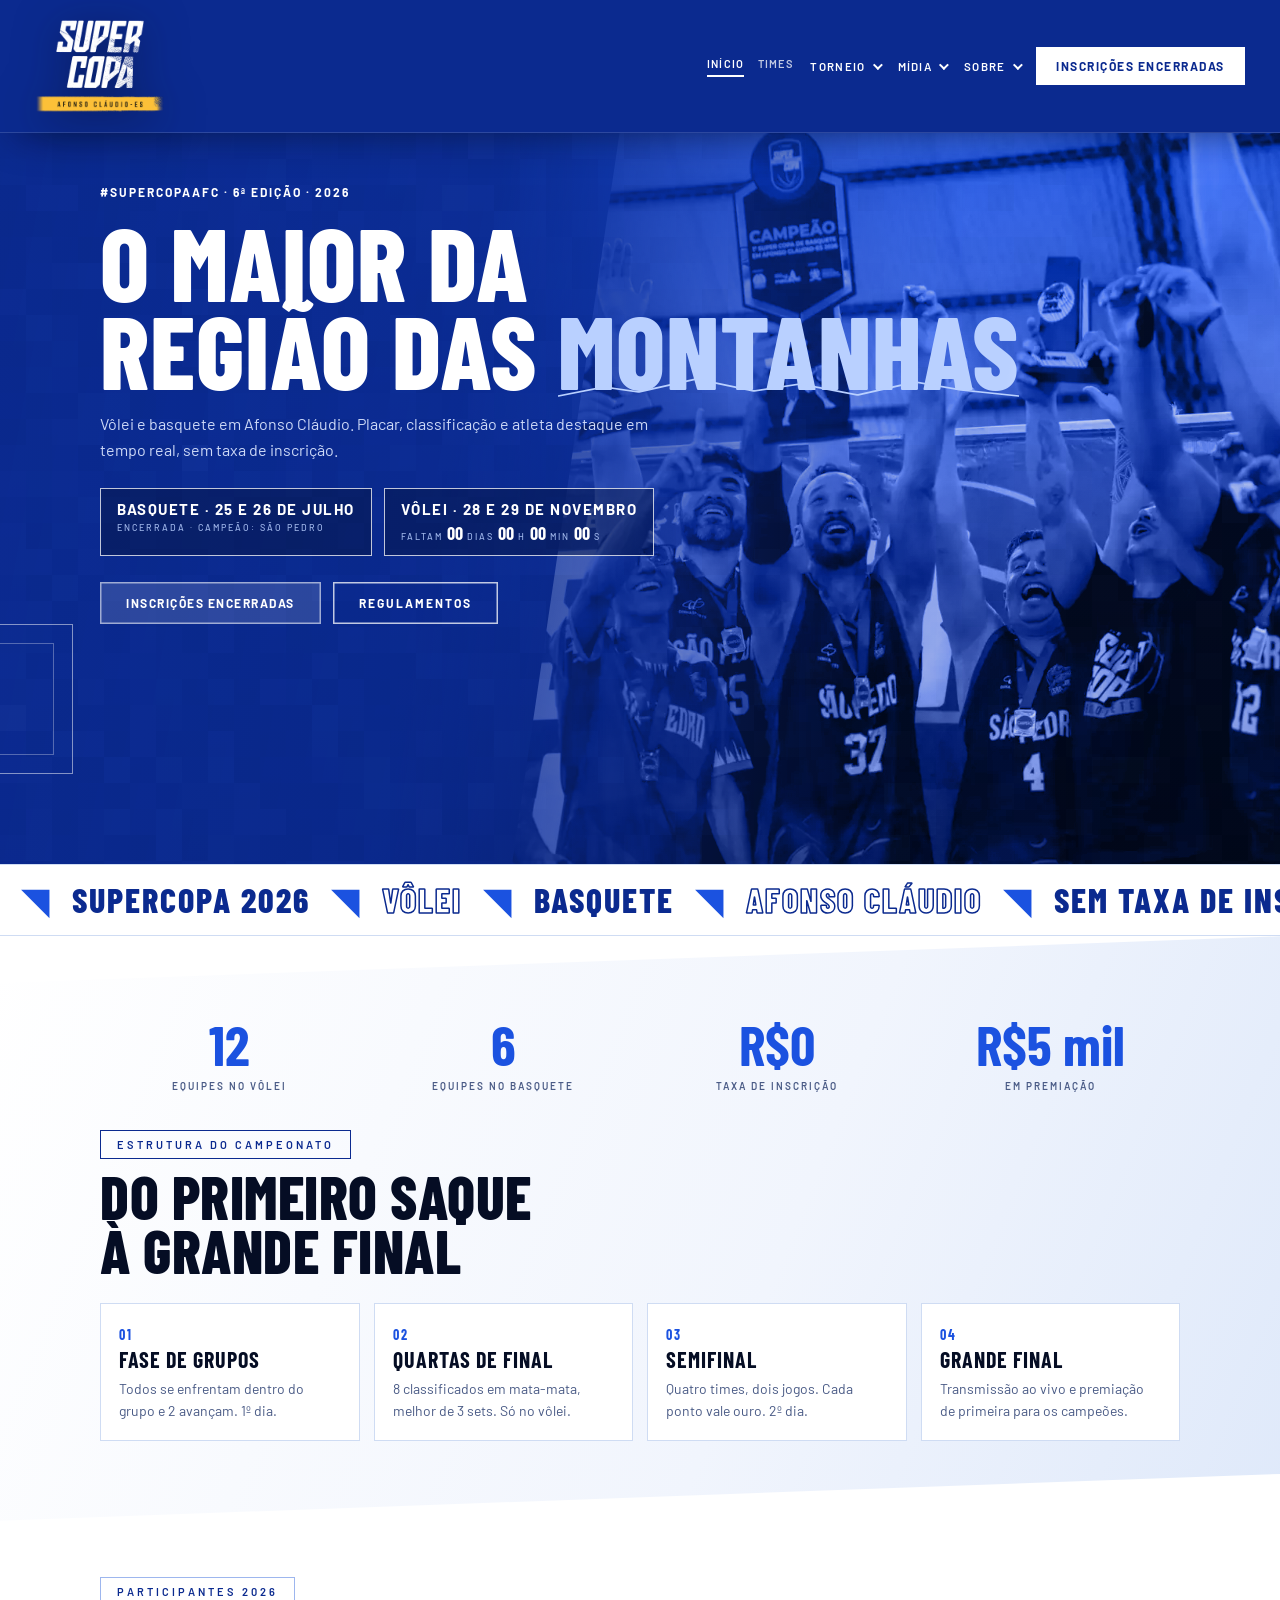
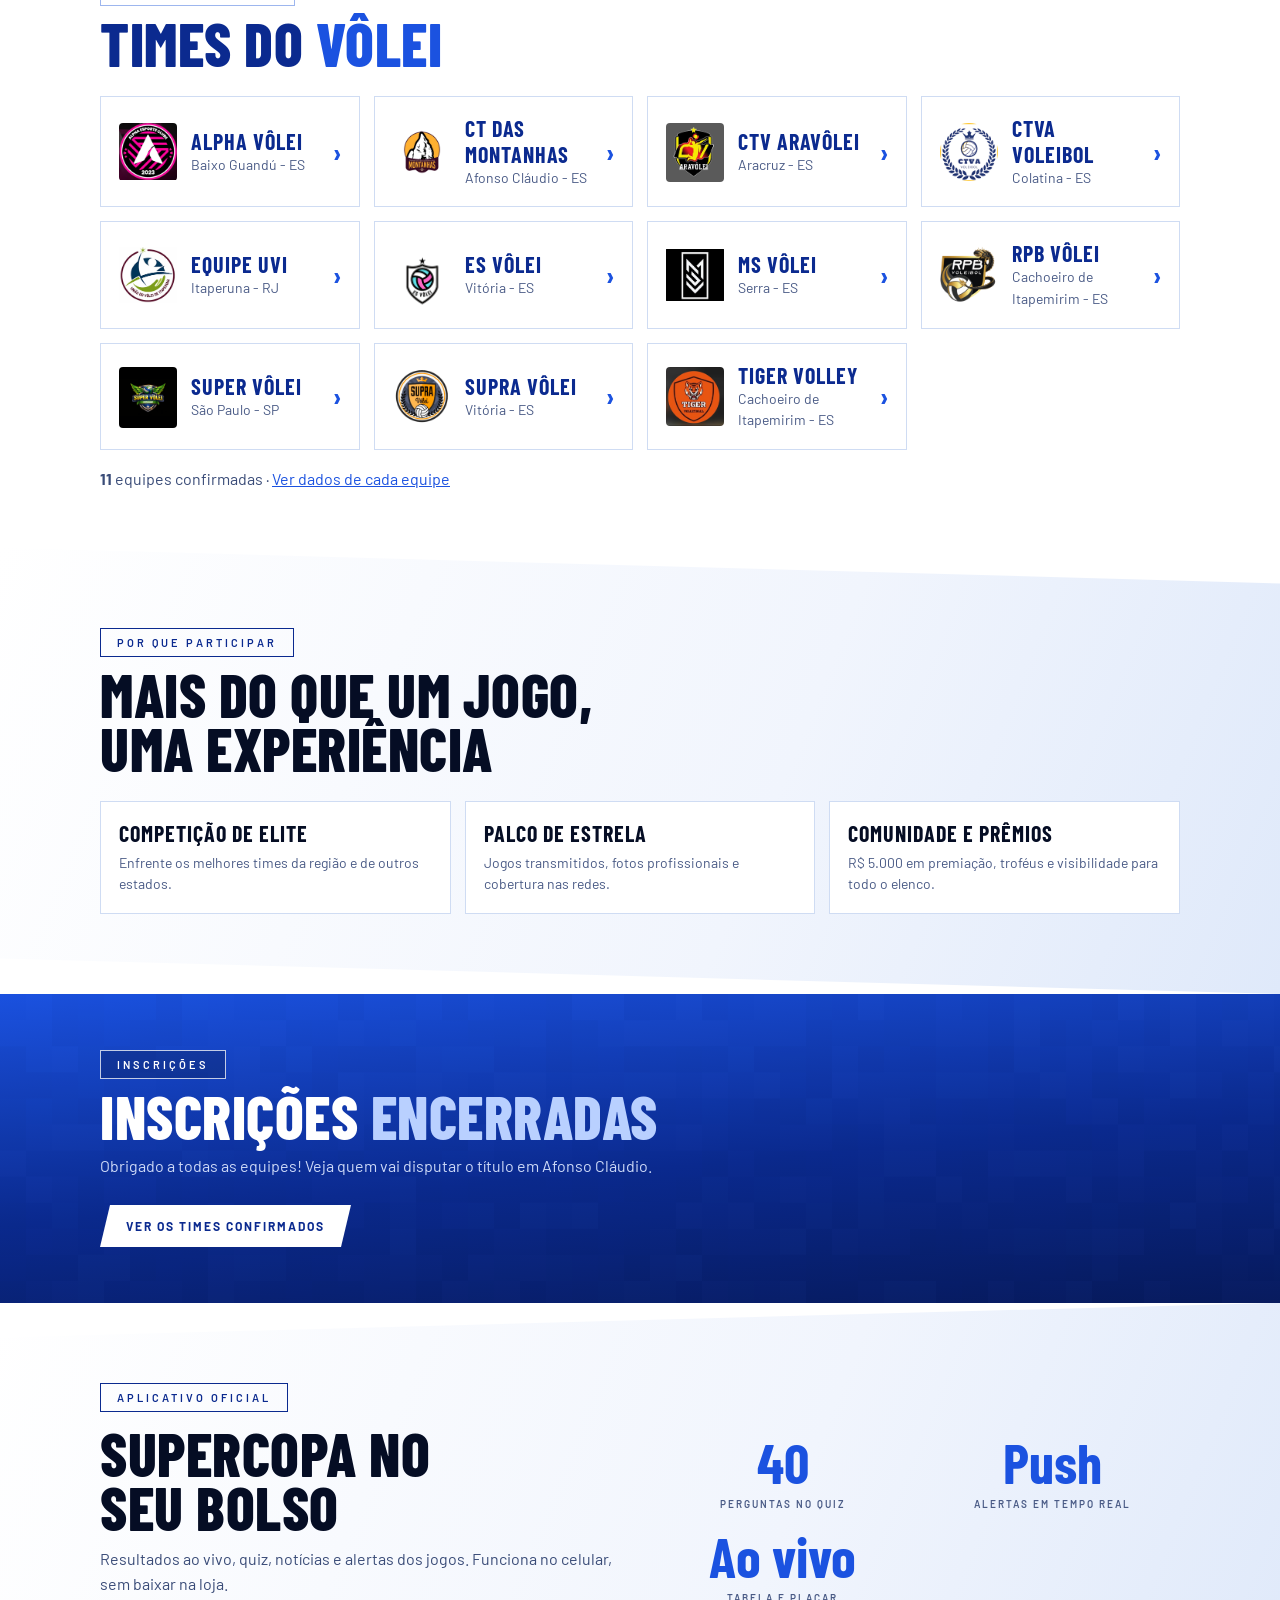
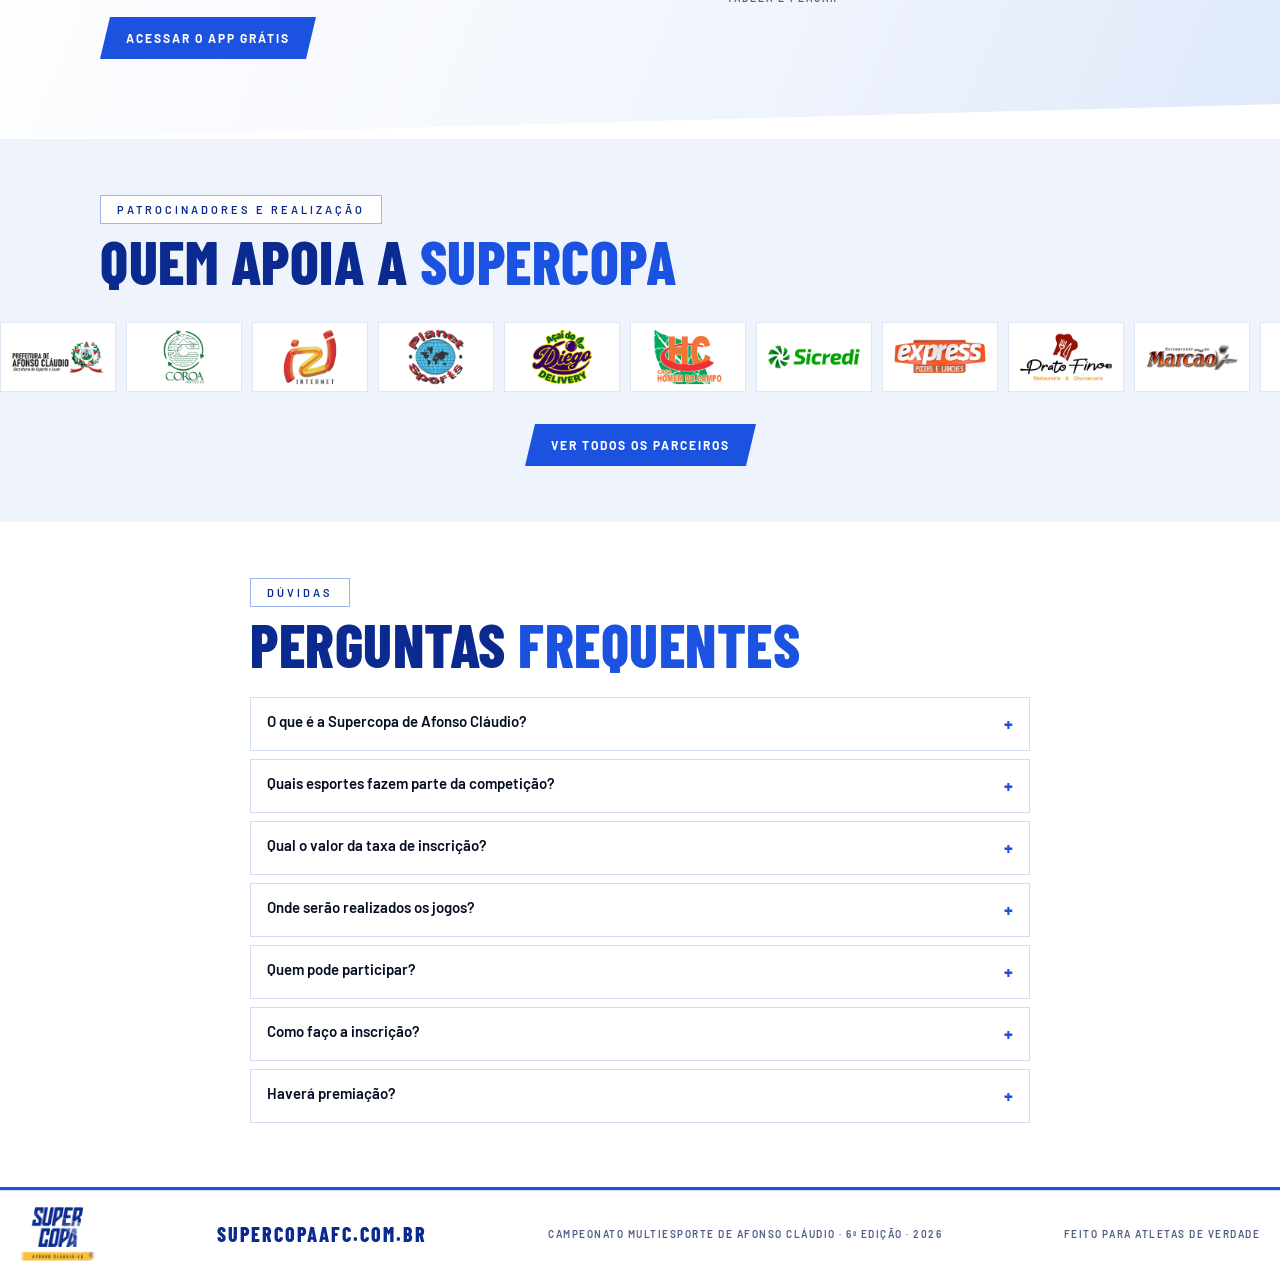
==== index.html @ ef81d687 "Chat da galera: site, app, API (13_chat.sql) e moderação no admin Co-Authored-By: Claude Sonnet 5.5 " ====
<!doctype html>
<html lang="pt-BR"><head>
<meta charset="UTF-8"><meta name="viewport" content="width=device-width, initial-scale=1.0">
<title>SUPERCOPA ◥ O Maior da Região das Montanhas</title>
<meta name="description" content="Supercopa AFC: vôlei e basquete em Afonso Cláudio (ES). Jogos, classificação, transmissão, galeria e atleta destaque. Sem taxa de inscrição.">
<meta property="og:title" content="Supercopa AFC 2026"><meta property="og:description" content="O maior campeonato multiesporte da Região das Montanhas."><meta property="og:image" content="logo-supercopa.jpg">
<link rel="icon" type="image/png" sizes="192x192" href="novo/icone.png?v=3"><link rel="apple-touch-icon" sizes="180x180" href="novo/apple-touch-icon.png?v=3"><meta name="theme-color" content="#1b52e0">
<link rel="preconnect" href="https://fonts.googleapis.com"><link href="https://fonts.googleapis.com/css2?family=Barlow+Condensed:wght@500;600;700;800&family=Barlow:wght@400;500;600&display=swap" rel="stylesheet">
<link rel="stylesheet" href="novo/novo.css?v=2">
<script src="novo/demo.js?v=1"></script>
</head><body>

<header id="top"><div class="bar"><a class="logo" href="#inicio" aria-label="Supercopa AFC"><img class="lw" src="novo/logo-branco.png" alt="Supercopa AFC"><img class="ln" src="novo/logo-azul.png" alt="Supercopa AFC"></a><button id="navbtn" aria-label="Abrir menu"><span></span><span></span><span></span></button><nav id="nav"></nav></div></header>
<main id="page"></main>
<div class="rule"><i></i></div><footer class="foot"><img src="novo/logo-azul.png" alt="Supercopa AFC"><b>supercopaafc.com.br</b><span>Campeonato multiesporte de Afonso Cláudio · 6ª edição · 2026</span><span>Feito para atletas de verdade</span></footer>

<script src="novo/dados.js?v=1"></script><script src="novo/app.js?v=3"></script><script src="novo/fx.js?v=1"></script><script src="novo/scchat.js?v=1"></script>
<script>(function(){try{var U="https://hngwasixgyvnvfanpuax.supabase.co/functions/v1/api";if(sessionStorage.getItem('site_acesso_tracked'))return;var id=localStorage.getItem('_device_id');if(!id){id='dev_'+Date.now().toString(36)+'_'+Math.random().toString(36).slice(2,10);localStorage.setItem('_device_id',id)}fetch(U,{method:'POST',mode:'no-cors',headers:{'Content-Type':'application/json'},body:JSON.stringify({tipo:'site_acesso',deviceId:id})});sessionStorage.setItem('site_acesso_tracked','1')}catch(e){}})();</script>
</body></html>
---- novo/novo.css ----
:root{--ink:#050d24;--navy:#0a2260;--royal:#1346c8;--sky:#4f86ff;--gold:#f4c542;--paper:#eef3ff;--mute:#9db4e8;--line:rgba(255,255,255,.75);
--display:'Barlow Condensed','Arial Narrow',Impact,sans-serif;--body:'Barlow','Helvetica Neue',Arial,sans-serif;color-scheme:dark}
*{box-sizing:border-box;margin:0;padding:0}
html{scroll-behavior:smooth}
body{background:#030818;color:#fff;font-family:var(--body);line-height:1.5}
a{color:inherit}
[hidden]{display:none!important}
.sc{position:relative;overflow:hidden;background:linear-gradient(180deg,var(--navy),#0b2f8a 35%,#0a2260 70%,var(--ink))}
.mosaic{position:absolute;inset:0;width:100%;height:100%;opacity:.55;pointer-events:none}
.sc>*:not(.mosaic){position:relative}
.tag{font:700 12px var(--body);letter-spacing:2px;text-transform:uppercase}
.box{display:inline-block;border:1.5px solid var(--line);padding:7px 16px;font:600 11px var(--body);letter-spacing:3px;text-transform:uppercase;text-align:center;background:rgba(5,13,36,.25);text-decoration:none;color:#fff}
.box.fill{background:#fff;color:var(--navy);border-color:#fff}
.bar-title{border:1.5px solid var(--line);padding:11px 16px;text-align:center;background:rgba(5,13,36,.35)}
.bar-title b{display:block;font:700 15px var(--body);letter-spacing:1.5px;text-transform:uppercase}
.bar-title small{display:block;margin-top:4px;font:500 9px var(--body);letter-spacing:2px;color:var(--mute);text-transform:uppercase}
.big{font-family:var(--display);font-weight:700;line-height:.85;font-variant-numeric:tabular-nums}
.h1{font:800 clamp(46px,8vw,104px)/.86 var(--display);text-transform:uppercase;letter-spacing:1px;text-wrap:balance}
.h1 em,.h2 em{font-style:normal;color:var(--gold)}
.h2{font:800 clamp(34px,5vw,60px)/.9 var(--display);text-transform:uppercase;letter-spacing:.5px;text-wrap:balance}
.lead{color:#cdd9f7;font-size:16px;max-width:560px;line-height:1.6}
.btn{display:inline-block;background:var(--gold);color:var(--ink);font:700 12px var(--body);letter-spacing:2px;text-transform:uppercase;padding:14px 26px;border:0;cursor:pointer;clip-path:polygon(10px 0,100% 0,calc(100% - 10px) 100%,0 100%);text-decoration:none}
.btn.ghost{background:none;color:#fff;box-shadow:inset 0 0 0 1.5px var(--line);clip-path:none}
.cut{background:linear-gradient(115deg,#fff 0,#e6eefc 55%,#c9d9f7 100%);color:var(--ink);clip-path:polygon(0 8%,100% 0,100% 92%,0 100%);padding-block:80px}
.cut.rev{clip-path:polygon(0 0,100% 8%,100% 100%,0 92%)}
.cut .box{color:var(--navy);border-color:var(--navy);background:none}
.cut .lead{color:#33466f}
.wrap{max-width:1120px;margin:0 auto;padding-inline:20px}
.sec{padding-block:56px}
.sech{display:flex;flex-direction:column;gap:10px;margin-bottom:26px;align-items:flex-start}
.grid{display:grid;gap:14px}
.g2{grid-template-columns:repeat(auto-fit,minmax(280px,1fr))}.g3{grid-template-columns:repeat(auto-fit,minmax(220px,1fr))}.g4{grid-template-columns:repeat(auto-fit,minmax(150px,1fr))}
.card{border:1.5px solid rgba(255,255,255,.35);background:rgba(5,13,36,.35);padding:18px}
.card h3{font:700 22px var(--display);text-transform:uppercase;letter-spacing:1px;margin-bottom:6px}
.card p{color:#cdd9f7;font-size:14px;line-height:1.55}
.cut .card{background:#fff;border-color:#c9d9f7;color:var(--ink)}.cut .card p{color:#4a5b86}
.stat{text-align:center}.stat b{display:block;font:700 56px var(--display);line-height:1;color:var(--gold)}.stat small{font:600 10px var(--body);letter-spacing:2px;text-transform:uppercase;color:var(--mute)}
.cut .stat b{color:var(--royal)}.cut .stat small{color:#4a5b86}
.n{font:700 14px var(--display);letter-spacing:2px;color:var(--gold)}
.rule{display:flex;height:3px}.rule i{flex:1;background:var(--gold)}
.shield{width:64px;height:72px;flex:none}
table{width:100%;border-collapse:collapse;font-variant-numeric:tabular-nums}
th{font:600 9px var(--body);letter-spacing:2px;text-transform:uppercase;color:var(--mute);text-align:center;padding:8px 6px;border-bottom:1.5px solid var(--line)}
td{padding:10px 6px;text-align:center;font:600 14px var(--body);border-bottom:1px solid rgba(255,255,255,.14)}
th:nth-child(2),td:nth-child(2){text-align:left}
td:last-child{font:700 20px var(--display);color:var(--gold)}
tr.q td:first-child{box-shadow:inset 3px 0 var(--gold)}
.cut table td{border-color:#d3def5}.cut th{color:#4a5b86;border-color:var(--navy)}.cut td:last-child{color:var(--royal)}
.game{display:grid;grid-template-columns:1fr auto 1fr;align-items:center;gap:10px;padding:13px 0;border-bottom:1px solid rgba(255,255,255,.14);font:600 14px var(--body)}
.game .r{text-align:right}.game .m{font:700 11px var(--body);letter-spacing:1.5px;color:var(--mute);text-align:center;min-width:104px;line-height:1.4}.game .m b{display:block;font:700 24px var(--display);color:#fff}
.live{color:#ff6b6b!important}.game .m.live b{color:#ff6b6b}
.chip{display:flex;gap:8px;flex-wrap:wrap}
.chip button{font:600 11px var(--body);letter-spacing:2px;text-transform:uppercase;border:1.5px solid var(--line);background:none;color:#fff;padding:8px 14px;cursor:pointer}
.chip button.on{background:#fff;color:var(--navy);border-color:#fff}
.cut .chip button{color:var(--navy);border-color:var(--navy)}.cut .chip button.on{background:var(--navy);color:#fff}
.gauge{position:relative;width:120px;height:120px}.gauge svg{width:100%;height:100%;transform:rotate(-90deg)}.gauge span{position:absolute;inset:0;display:grid;place-items:center;font:700 34px var(--display)}
.ph{background:repeating-linear-gradient(115deg,#1b3d9c 0 18px,#1346c8 18px 36px);display:grid;place-items:center;color:rgba(255,255,255,.75);font:600 11px var(--body);letter-spacing:3px;text-transform:uppercase;text-align:center;padding:10px}
.foot{display:flex;flex-wrap:wrap;gap:10px 22px;align-items:center;justify-content:space-between;background:#fff;color:var(--navy);padding:16px 20px}
.foot b{font:800 20px var(--display);letter-spacing:2px;text-transform:uppercase}.foot span{font:600 10px var(--body);letter-spacing:1.5px;text-transform:uppercase;color:#4a5b86}
details{border:1.5px solid rgba(255,255,255,.35);margin-bottom:8px;background:rgba(5,13,36,.3)}
summary{cursor:pointer;padding:14px 16px;font:600 15px var(--body);list-style:none;display:flex;justify-content:space-between;gap:10px}
summary::after{content:'+';color:var(--gold);font:700 20px var(--display)}details[open] summary::after{content:'−'}
details p{padding:0 16px 16px;color:#cdd9f7;font-size:14px}
.mason{columns:3 160px;column-gap:10px}.mason img{width:100%;display:block;margin-bottom:10px;border:1.5px solid rgba(255,255,255,.3)}
.logo{font:800 22px var(--display);letter-spacing:1px;text-transform:uppercase;text-decoration:none}.logo em{font-style:normal;color:var(--gold)}
.ath{display:grid;grid-template-columns:repeat(auto-fill,minmax(150px,1fr));gap:8px;margin-top:10px}
.ath button{display:flex;gap:8px;align-items:center;border:1.5px solid rgba(255,255,255,.35);padding:9px;font:600 13px var(--body);background:none;color:#fff;cursor:pointer;text-align:left}
.ath button.on{background:#fff;color:var(--navy);border-color:#fff}.ath em{font:700 20px var(--display);font-style:normal;min-width:26px;color:var(--gold)}.ath button.on em{color:var(--royal)}
input.in,select.in{width:100%;background:rgba(5,13,36,.35);border:1.5px solid var(--line);color:#fff;font:500 15px var(--body);padding:12px 14px;margin-bottom:8px}
select.in option{color:#000}
.note{background:rgba(244,197,66,.12);border:1.5px dashed var(--gold);color:var(--gold);font:600 11px var(--body);letter-spacing:1px;padding:8px 12px;margin-bottom:16px}
.tl{border-left:2px solid var(--gold);margin-left:8px;padding-left:20px;display:grid;gap:22px}
.tl h4{font:700 26px var(--display);text-transform:uppercase;letter-spacing:1px}.tl small{color:var(--gold);font:700 12px var(--body);letter-spacing:2px}
@media (prefers-reduced-motion:reduce){*{animation:none!important;scroll-behavior:auto!important}}

body{background:#fff;color:var(--ink)} .sc{color:#fff}
:root{--gold:#b9d0ff;--royal:#1b52e0;--navy:#0b2a8f}
.sc{background:linear-gradient(175deg,#1b52e0,#0b2a8f 55%,#071a5c)}
.mosaic{opacity:.32}
.btn{background:#fff;color:var(--navy)}
.btn.ghost{background:none;color:#fff}
.lt,.cut{--gold:#1b52e0;background:#fff;color:var(--ink)}
.lt.alt{background:#eef3fc}
.lt .mosaic{display:none}
.lt{position:relative}
.cut{background:linear-gradient(112deg,#fff 0,#f1f5fd 60%,#dfe9fa 100%)}
:is(.lt,.cut) .lead,:is(.lt,.cut) p{color:#3a4c78}
:is(.lt,.cut) .card{background:#fff;border:1.5px solid #cfdcf3;color:var(--ink)}
:is(.lt,.cut) .card p{color:#4a5b86}
.lt.alt .card{background:#fff}
:is(.lt,.cut) .stat b{color:var(--royal)}:is(.lt,.cut) .stat small{color:#4a5b86}
:is(.lt,.cut) .box{color:var(--navy);border-color:var(--navy);background:none}
:is(.lt,.cut) .tag{color:var(--navy)}
:is(.lt,.cut) .btn{background:var(--royal);color:#fff}
:is(.lt,.cut) .btn.ghost{background:none;color:var(--navy);box-shadow:inset 0 0 0 1.5px var(--navy)}
:is(.lt,.cut) table td{border-color:#d3def5}:is(.lt,.cut) th{color:#4a5b86;border-color:var(--navy)}:is(.lt,.cut) td:last-child{color:var(--royal)}
:is(.lt,.cut) .game{border-color:#d3def5}:is(.lt,.cut) .game .m{color:#6b7aa5}:is(.lt,.cut) .game .m b{color:var(--navy)}:is(.lt,.cut) .game .m.live b{color:#e5484d}
:is(.lt,.cut) details{background:#fff;border-color:#cfdcf3}:is(.lt,.cut) details p{color:#4a5b86}:is(.lt,.cut) summary{color:var(--ink)}
:is(.lt,.cut) .chip button{color:var(--navy);border-color:var(--navy)}:is(.lt,.cut) .chip button.on{background:var(--navy);color:#fff}
:is(.lt,.cut) .note{background:#fff7e0;border-color:#d9b34a;color:#8a6a10}
:is(.lt,.cut) .ph{background:repeating-linear-gradient(115deg,#dbe6fb 0 18px,#cfdcf6 18px 36px);color:#4a5b86}
:is(.lt,.cut) .tl{border-color:var(--royal)}:is(.lt,.cut) .tl small{color:var(--royal)}
:is(.lt,.cut) .mason img{border-color:#cfdcf3}
:is(.lt,.cut) .big{color:var(--navy)}
:is(.lt,.cut) :is(.n){color:var(--royal)}
.dk{--gold:#b9d0ff;color:#fff!important;background:linear-gradient(165deg,#1b52e0,#0b2a8f 60%,#071a5c)!important}
.dk p{color:#cdd9f7!important}.dk .box{color:#fff!important;border-color:rgba(255,255,255,.8)!important}
#top{--gold:#1b52e0;background:#fff;color:var(--ink);border-bottom:1.5px solid #cfdcf3;backdrop-filter:none}
.tick{background:var(--royal);color:#fff}
.logo{color:var(--navy)}
#nav a:not(.btn){color:var(--navy);opacity:.8}#nav a.on{border-color:var(--royal)}
#nav .btn{background:var(--royal);color:#fff}
.foot{background:#fff;border-top:1.5px solid #cfdcf3}
.rule i{background:var(--royal)}

#top{position:sticky;top:0;z-index:20;background:#fff;color:#0a1640;--gold:#1b52e0;border-bottom:1.5px solid #cfdcf3}
.tick{background:#1b52e0;color:#fff;font:700 11px var(--body);letter-spacing:2px;text-transform:uppercase;text-align:center;padding:6px 10px}
.bar{display:flex;align-items:center;justify-content:space-between;gap:16px;padding:12px 20px;flex-wrap:wrap}
#nav{display:flex;gap:6px 18px;flex-wrap:wrap;align-items:center}
#nav a:not(.btn){font:600 11px var(--body);letter-spacing:2px;text-transform:uppercase;text-decoration:none;opacity:.75;padding-bottom:3px;border-bottom:2px solid transparent}
#nav a.on{opacity:1;border-color:var(--gold)}
#cd b{display:inline;font:700 18px var(--display);letter-spacing:0;color:#fff}

/* ===== FX SITE ===== */
.fxph{position:absolute!important;top:0;bottom:0;right:0;left:40%;z-index:0;background-size:cover;background-position:center 28%;filter:grayscale(1) contrast(1.1) brightness(.95);mix-blend-mode:luminosity;opacity:.85;clip-path:polygon(14% 0,100% 0,100% 100%,0 100%);animation:kb 24s ease-in-out infinite alternate;will-change:transform}
.fxsh{position:absolute!important;inset:0;z-index:0;background:linear-gradient(100deg,#0b2a8f 0,rgba(11,42,143,.9) 36%,rgba(27,82,224,.05) 70%)}
.sc>.mosaic{opacity:.14!important}
.sc>.mosaic{z-index:1}.sc>.wrap{z-index:2}
@keyframes kb{from{transform:scale(1.04) translate3d(0,0,0)}to{transform:scale(1.16) translate3d(-2%,-2%,0)}}
#fxbar{position:fixed;left:0;top:0;height:3px;width:100%;background:#fff;transform-origin:0 50%;transform:scaleX(0);z-index:60;box-shadow:0 0 0 1px rgba(27,82,224,.6)}
#top{transition:box-shadow .3s,padding .3s}#top.sm{box-shadow:0 8px 30px rgba(11,42,143,.18)}#top.sm .bar{padding-block:6px}.bar{transition:padding .3s}
.h1 .w{display:inline-block;overflow:hidden;vertical-align:bottom;padding-bottom:.06em}.h1 .w>i{display:inline-block;font-style:normal;transform:translateY(110%);animation:wup .9s cubic-bezier(.2,.9,.2,1) forwards;animation-delay:var(--d)}
@keyframes wup{to{transform:none}}
.rv{opacity:0;transform:translateY(34px);transition:opacity .8s cubic-bezier(.2,.8,.2,1),transform .8s cubic-bezier(.2,.8,.2,1);transition-delay:var(--d,0s)}
.rv.in{opacity:1;transform:none}
.rv.l{transform:translateX(-40px)}.rv.l.in{transform:none}
.rv.z{transform:scale(.92)}.rv.z.in{transform:none}
.fxmq{background:#fff;border-block:1.5px solid #cfdcf3;overflow:hidden;white-space:nowrap;position:relative;z-index:3}
.fxmq div{display:inline-block;padding:14px 0;animation:mq 26s linear infinite;font:800 clamp(22px,3vw,34px) var(--display);text-transform:uppercase;letter-spacing:2px;color:#0b2a8f}
.fxmq span{margin-inline:22px;color:#1b52e0}.fxmq b{font-weight:800;-webkit-text-stroke:1.5px #0b2a8f;color:transparent}
@keyframes mq{to{transform:translateX(-50%)}}
.card{transition:transform .35s cubic-bezier(.2,.8,.2,1),box-shadow .35s,border-color .35s;position:relative;overflow:hidden}
.card::after{content:"";position:absolute;inset:0;background:linear-gradient(115deg,transparent 35%,rgba(27,82,224,.16) 50%,transparent 65%);transform:translateX(-120%);transition:transform .8s}
.card:hover{transform:translateY(-6px);border-color:#1b52e0!important;box-shadow:0 22px 40px -18px rgba(11,42,143,.5)}.card:hover::after{transform:translateX(120%)}
.dk .card:hover{box-shadow:none}
.btn{transition:transform .25s cubic-bezier(.2,.8,.2,1),box-shadow .25s,background .25s;will-change:transform}
.btn:hover{box-shadow:0 14px 28px -10px rgba(11,42,143,.65)}
#nav a:not(.btn){position:relative}#nav a:not(.btn)::after{content:"";position:absolute;left:0;right:0;bottom:-4px;height:2px;background:#1b52e0;transform:scaleX(0);transform-origin:0 50%;transition:transform .35s}
#nav a:not(.btn):hover::after,#nav a.on::after{transform:scaleX(1)}#nav a.on{border-color:transparent!important}
.big,.stat b{transition:transform .4s}
.stat:hover b{transform:scale(1.12) rotate(-2deg)}
.tl{position:relative;border-color:transparent!important}.tl::before{content:"";position:absolute;left:-1px;top:0;bottom:0;width:2px;background:#1b52e0;transform:scaleY(0);transform-origin:0 0;transition:transform 1.6s cubic-bezier(.2,.8,.2,1)}.tl.in::before{transform:none}
.tl>div{position:relative}.tl>div::before{content:"";position:absolute;left:-27px;top:8px;width:12px;height:12px;background:#fff;border:2px solid #1b52e0;transform:rotate(45deg) scale(0);transition:transform .5s .3s}.tl>div.in::before{transform:rotate(45deg) scale(1)}
#wipe{position:fixed;inset:0;z-index:80;background:#0b2a8f;pointer-events:none;clip-path:polygon(0 0,0 0,-20% 100%,-20% 100%)}
#wipe.go{animation:wipe .85s cubic-bezier(.7,0,.3,1)}
@keyframes wipe{0%{clip-path:polygon(0 0,0 0,-20% 100%,-20% 100%)}45%{clip-path:polygon(0 0,120% 0,100% 100%,-20% 100%)}55%{clip-path:polygon(0 0,120% 0,100% 100%,-20% 100%)}100%{clip-path:polygon(120% 0,120% 0,100% 100%,100% 100%)}}
.mason img{transition:transform .6s cubic-bezier(.2,.8,.2,1),filter .4s;cursor:zoom-in}.mason img:hover{transform:scale(1.04) rotate(-.6deg);filter:saturate(1.2);position:relative;z-index:2}
#lb{position:fixed;inset:0;z-index:90;background:rgba(5,13,36,.92);display:none;place-items:center;cursor:zoom-out}#lb.on{display:grid;animation:fi .3s}#lb img{max-width:92vw;max-height:88vh;box-shadow:0 30px 80px #000;animation:zi .45s cubic-bezier(.2,.8,.2,1)}
@keyframes fi{from{opacity:0}}@keyframes zi{from{transform:scale(.85);opacity:0}}
.hero-pulse{position:absolute;right:6%;bottom:12%;width:150px;height:150px;border:1.5px solid rgba(255,255,255,.5);z-index:2;animation:rot 14s linear infinite;pointer-events:none}.hero-pulse::after{content:"";position:absolute;inset:18px;border:1.5px solid rgba(255,255,255,.3)}
@keyframes rot{to{transform:rotate(360deg)}}
.sc{--p:0}
@media (max-width:760px){.fxph{left:0;opacity:.4;clip-path:none}.hero-pulse{display:none}.herologo{display:none}}
@media (prefers-reduced-motion:reduce){.rv{opacity:1;transform:none}.h1 .w>i{transform:none;animation:none}.fxph,.fxmq div,.hero-pulse{animation:none}#wipe{display:none}}
/* ===== v3 site ===== */
.logo{display:flex;align-items:center;gap:12px;text-decoration:none}.logo img{width:50px;height:50px;display:block;transition:transform .4s cubic-bezier(.3,1.6,.4,1)}.logo:hover img{transform:rotate(-6deg) scale(1.08)}
.logo span{display:grid;font:800 22px/1 var(--display);letter-spacing:2px;color:var(--navy)}.logo span small{font:600 9px var(--body);letter-spacing:2px;color:#6b7aa5;text-transform:uppercase;margin-bottom:2px}
.foot img{width:46px;height:46px}
.herologo{position:absolute;right:7%;top:50%;width:min(300px,28vw);translate:0 -50%;z-index:3;box-shadow:0 30px 70px -10px rgba(5,13,36,.7);animation:flo 6s ease-in-out infinite;rotate:3deg}
@keyframes flo{50%{transform:translateY(-14px) rotate(-1.5deg)}}
.hstats{display:flex;flex-wrap:wrap;margin-top:30px;max-width:640px}.hstats .stat{text-align:left;padding:4px 30px 4px 0;margin-right:30px;border-right:1.5px solid rgba(255,255,255,.35)}.hstats .stat:last-child{border:0}.hstats b{font-size:64px!important;color:#fff!important}.hstats small{color:#b9d0ff!important}
button.card.tcard{display:flex;align-items:center;gap:14px;text-align:left;font:inherit;color:var(--ink);cursor:pointer;width:100%}
.tcard h3{color:var(--navy)}.tcard .go{margin-left:auto;font:700 28px var(--display);color:var(--royal);transition:transform .3s}.tcard:hover .go{transform:translateX(6px)}
.tesc{width:64px;height:64px;flex:none;display:grid;place-items:center}.tesc.s{width:58px;height:58px}.tesc svg,.tesc img{width:100%;height:100%;object-fit:contain}.escimg{border-radius:4px}
.tvaga{border-style:dashed!important;display:grid;align-content:center}
#tmodal{position:fixed;inset:0;z-index:95;background:rgba(5,13,36,.78);display:none;place-items:center;padding:16px;backdrop-filter:blur(4px)}#tmodal.on{display:grid;animation:fi .25s}
.tbox{position:relative;background:#fff;color:var(--ink);width:min(520px,100%);max-height:90vh;overflow:auto;padding:28px;box-shadow:0 40px 90px -20px #000;animation:zi .45s cubic-bezier(.2,.9,.2,1);border-top:6px solid var(--royal)}
.tmx{position:absolute;right:12px;top:8px;border:0;background:none;font:400 34px var(--body);color:#6b7aa5;cursor:pointer}
.thead{display:flex;gap:18px;align-items:center;margin-bottom:18px}.thead .tesc{width:104px;height:104px}.thead h3{font:800 34px/1 var(--display);text-transform:uppercase;color:var(--navy);margin:4px 0 8px}.thead .tag{color:#4a5b86}
.pillok{display:inline-block;background:#e8efff;color:var(--royal);font:700 10px var(--body);letter-spacing:2px;text-transform:uppercase;padding:5px 10px}.pillok.gold{background:var(--royal);color:#fff}
.tbox dl>div{display:flex;justify-content:space-between;gap:16px;padding:11px 0;border-top:1px solid #dfe6f5}.tbox dt{font:700 10px var(--body);letter-spacing:2px;text-transform:uppercase;color:#6b7aa5}.tbox dd{font:600 14px var(--body);text-align:right}.tbox dd a{color:var(--royal);text-decoration:none;font-weight:700}
.reg .rmeta{display:flex;flex-wrap:wrap;gap:8px;margin-bottom:18px}.reg .rmeta span{border:1.5px solid var(--navy);color:var(--navy);font:700 11px var(--body);letter-spacing:2px;text-transform:uppercase;padding:6px 12px}
.reg .rch{margin:40px 0 14px;border-top:3px solid var(--royal);padding-top:12px}.reg .rch small{font:700 11px var(--body);letter-spacing:3px;color:var(--royal)}.reg .rch h3{font:800 38px/1 var(--display);text-transform:uppercase;color:var(--navy)}
.reg .rart{display:grid;grid-template-columns:78px 1fr;gap:14px;padding:12px 0;border-bottom:1px solid #e3eaf8}.reg .an{font:700 14px var(--display);letter-spacing:2px;color:var(--royal)}.reg .rart p{color:#2b3a63;font-size:15px;line-height:1.65}.reg .rart p b{color:var(--navy)}
.reg .rpar{margin:6px 0 14px 92px}.reg .rpar>b{display:block;color:var(--navy);margin-bottom:6px}.reg .rpar ul{list-style:none}.reg .rpar li{display:flex;gap:10px;margin:6px 0;font-size:14.5px;color:#2b3a63}.reg .rpar li i{font-style:normal;font-weight:800;color:var(--royal);min-width:20px}
.reg .rcrit{margin:8px 0 14px 108px;color:#2b3a63;font-size:15px}.reg .rcrit li{margin:4px 0}
.reg .rtbl{margin:8px 0 14px 92px;width:auto;min-width:340px;border:1.5px solid var(--navy)}.reg .rtbl th{background:var(--navy);color:#fff!important;padding:9px 14px;text-align:left;border:0}.reg .rtbl td{text-align:left;color:#2b3a63;padding:9px 14px;font-size:14px}.reg .rtbl td:last-child{font:700 18px var(--display)}
.reg .rhl{margin:10px 0 14px 92px;border-left:4px solid var(--royal);background:#eef3fc;padding:12px 16px}.reg .rhl b{display:block;color:var(--navy);font:700 11px var(--body);letter-spacing:2px;text-transform:uppercase}.reg .rhl p{font-size:14.5px;color:#2b3a63;margin-top:4px}
@media (max-width:700px){.reg .rart{grid-template-columns:1fr;gap:2px}.reg .rpar,.reg .rcrit,.reg .rtbl,.reg .rhl{margin-left:0}}
.fm fieldset{border:0;border-top:3px solid var(--royal);padding:18px 0 22px}.fm legend{padding-right:14px;display:grid;margin-bottom:6px}.fm legend b{font:800 26px var(--display);text-transform:uppercase;color:var(--navy)}.fm legend small{color:#6b7aa5;font-size:13px}
.fm label{display:block;font:700 11px var(--body);letter-spacing:1.5px;text-transform:uppercase;color:#33466f;margin-top:12px}.fm input:not([type=radio]):not([type=checkbox]),.fm select{display:block;width:100%;margin-top:6px;border:1.5px solid #cfdcf3;background:#fff;padding:13px 14px;font:500 16px var(--body);color:var(--ink);text-transform:none;letter-spacing:0;transition:border-color .2s,box-shadow .2s}
.fm input:focus,.fm select:focus{outline:0;border-color:var(--royal);box-shadow:0 0 0 4px rgba(27,82,224,.14)}
.fm .two{display:grid;grid-template-columns:1fr 1fr;gap:12px}@media (max-width:560px){.fm .two{grid-template-columns:1fr}}
.fm .opts{display:grid;gap:10px;margin-top:10px}.fm .opt{display:flex;gap:12px;align-items:center;border:1.5px solid #cfdcf3;padding:14px;margin:0;cursor:pointer;font:600 14px var(--body);letter-spacing:0;text-transform:none;color:var(--ink);transition:all .2s}.fm .opt:has(input:checked){border-color:var(--royal);background:#eaf0ff}.fm .opt.off{opacity:.55;cursor:not-allowed}.fm .opt em{font:700 10px var(--body);font-style:normal;background:#e5484d;color:#fff;padding:2px 6px;margin-left:6px;letter-spacing:1px}
.fm .drop{margin-top:6px;border:2px dashed #9fb4e3;padding:28px;text-align:center;cursor:pointer;background:#f4f7fd;text-transform:none;letter-spacing:0;transition:background .2s}.fm .drop:hover{background:#e8efff}.fm .drop b{display:block;font:700 15px var(--body);color:var(--navy)}.fm .drop small{color:#6b7aa5}
.fm .hint{font-size:13px;color:#2b6d3c;margin-top:12px}
.fm .termo{border:1.5px solid #cfdcf3;margin-top:12px;background:#fff}.fm .termo summary{padding:14px 16px;color:var(--navy);font-weight:700}.fm .termo>div{padding:0 16px 14px;max-height:230px;overflow:auto}.fm .termo p{color:#4a5b86;font-size:13.5px;margin:8px 0}
.fm .ck{display:flex;gap:10px;align-items:flex-start;text-transform:none;letter-spacing:0;font:500 13.5px var(--body);color:#33466f;margin-top:10px}.fm .ck input{margin-top:3px;width:18px;height:18px}
.fm .btn:disabled{opacity:.7}


.escimg{width:64px;height:72px;object-fit:contain;flex:none}
.fbs{display:grid;grid-template-columns:repeat(10,1fr);gap:6px;margin-top:10px}.fbs button{border:1.5px solid #cfdcf3;background:#fff;padding:12px 0;font:700 15px var(--display);color:var(--navy);cursor:pointer;transition:all .2s}.fbs button:hover{border-color:var(--royal)}.fbs button.on{background:var(--royal);color:#fff;border-color:var(--royal)}
.fbl{display:flex;justify-content:space-between;font-size:12px;color:#6b7aa5;margin-top:6px}
textarea{font-family:var(--body)}
#navbtn{display:none;width:46px;height:46px;border:1.5px solid #cfdcf3;background:#fff;cursor:pointer;flex-direction:column;gap:5px;align-items:center;justify-content:center}#navbtn span{display:block;width:22px;height:2px;background:var(--navy);transition:transform .3s,opacity .3s}
#navbtn.open span:nth-child(1){transform:translateY(7px) rotate(45deg)}#navbtn.open span:nth-child(2){opacity:0}#navbtn.open span:nth-child(3){transform:translateY(-7px) rotate(-45deg)}
@media (max-width:1060px){#navbtn{display:flex}#nav{display:none;width:100%;flex-direction:column;align-items:stretch;gap:0;padding:6px 0 14px}#nav.open{display:flex}#nav a:not(.btn){padding:13px 4px;border-bottom:1px solid #e3eaf8}#nav .btn{margin-top:12px;text-align:center}.bar{align-items:center}}

#top{background:#0b2a8f!important;color:#fff!important;border-bottom:1.5px solid rgba(255,255,255,.18)!important;--gold:#b9d0ff!important;transition:background .35s,box-shadow .35s}
#top.sm{background:#fff!important;color:#0a1640!important;border-bottom-color:#cfdcf3!important;--gold:#1b52e0!important}
#nav a:not(.btn){color:#fff!important}#top.sm #nav a:not(.btn){color:#0b2a8f!important}
#nav a:not(.btn)::after{background:#fff!important}#top.sm #nav a:not(.btn)::after{background:#1b52e0!important}
#nav .btn{background:#fff!important;color:#0b2a8f!important}#top.sm #nav .btn{background:#1b52e0!important;color:#fff!important}
#navbtn{background:transparent!important;border-color:rgba(255,255,255,.5)!important}#navbtn span{background:#fff!important}#top.sm #navbtn{border-color:#cfdcf3!important}#top.sm #navbtn span{background:#0b2a8f!important}
.logo img{height:54px;width:auto;display:block;border-radius:0}.logo .ln{display:none}#top.sm .logo .lw{display:none}#top.sm .logo .ln{display:block}
.logo{gap:0!important}
.foot img{height:54px;width:auto}
.herologo{width:min(460px,36vw)!important;box-shadow:none!important;rotate:0deg!important;filter:drop-shadow(0 24px 50px rgba(5,13,36,.55));right:6%!important}
.mason img{height:auto!important;width:100%!important;object-fit:cover}
.h1 em{position:relative;display:inline-block}
.h1 em .w>i{background:linear-gradient(100deg,#b9d0ff 0%,#b9d0ff 38%,#ffffff 50%,#b9d0ff 62%,#b9d0ff 100%);background-size:260% 100%;-webkit-background-clip:text;background-clip:text;-webkit-text-fill-color:transparent;color:transparent;animation:wup .9s cubic-bezier(.2,.9,.2,1) forwards,mshim 3.6s linear 1.6s infinite!important;animation-delay:var(--d),1.6s}
@keyframes mshim{from{background-position:130% 0}to{background-position:-130% 0}}
.h1 em::after{content:"";position:absolute;left:0;right:0;bottom:-.04em;height:.2em;background:url("data:image/svg+xml;utf8,<svg xmlns='http://www.w3.org/2000/svg' viewBox='0 0 400 40' preserveAspectRatio='none'><polyline points='0,38 40,20 70,30 120,4 170,28 210,14 260,36 310,10 350,26 400,38' fill='none' stroke='%23b9d0ff' stroke-width='3' stroke-linejoin='round' stroke-linecap='round'/></svg>") center/100% 100% no-repeat;clip-path:inset(0 100% 0 0);animation:ridge 1.4s cubic-bezier(.6,0,.2,1) 1.1s forwards,ridgeglow 3.6s ease-in-out 2.6s infinite}
@keyframes ridge{to{clip-path:inset(0 0 0 0)}}
@keyframes ridgeglow{50%{filter:drop-shadow(0 0 8px rgba(185,208,255,.9))}}
@media (prefers-reduced-motion:reduce){.h1 em .w>i{animation:none!important;-webkit-text-fill-color:#b9d0ff}.h1 em::after{animation:none;clip-path:none}}

@media (max-width:1060px){#top.sm #nav a:not(.btn){border-bottom-color:#e3eaf8}#nav a:not(.btn){border-bottom:1px solid rgba(255,255,255,.18)}}

.tick{display:none!important}
#top .bar{padding:20px 36px!important;gap:24px;transition:padding .35s}
#top.sm .bar{padding:8px 28px!important}
.logo img{height:92px!important;filter:drop-shadow(0 8px 22px rgba(5,13,36,.55));transition:height .35s,filter .35s,transform .4s cubic-bezier(.3,1.6,.4,1)}
.logo:hover img{transform:scale(1.05) rotate(-1.5deg)}
#top.sm .logo img{height:54px!important;filter:none}
#top{box-shadow:0 14px 40px -18px rgba(5,13,36,.7)}
#nav a:not(.btn){font-size:12.5px!important;letter-spacing:1.6px!important}
#nav{gap:6px 18px!important}
#nav .btn{padding:14px 26px!important}
@media (max-width:1060px){.logo img{height:64px!important}#top .bar{padding:12px 18px!important}}
.plgrid{display:grid;gap:18px;grid-template-columns:repeat(auto-fit,minmax(260px,1fr))}
.plgrid.pl-m{grid-template-columns:minmax(280px,520px)}.plgrid.pl-b,.plgrid.pl-r{grid-template-columns:repeat(auto-fit,minmax(260px,420px))}
.pl{margin:0;background:#fff;border:1.5px solid #dfe6f5;aspect-ratio:5/3;display:grid;place-items:center;position:relative;overflow:hidden;transition:transform .35s cubic-bezier(.2,.8,.2,1),box-shadow .35s,border-color .35s}
.pl img{width:100%;height:100%;object-fit:contain;filter:grayscale(1) contrast(1.05);opacity:.82;transition:filter .45s,opacity .45s,transform .5s cubic-bezier(.2,.8,.2,1)}
.pl figcaption{position:absolute;left:0;right:0;bottom:0;padding:8px 12px;font:600 10px var(--body);letter-spacing:2px;text-transform:uppercase;color:#4a5b86;background:linear-gradient(0deg,#fff,rgba(255,255,255,0));transform:translateY(100%);transition:transform .35s}
.pl:hover{transform:translateY(-6px);border-color:#1b52e0;box-shadow:0 22px 40px -18px rgba(11,42,143,.5)}.pl:hover img{filter:none;opacity:1;transform:scale(1.04)}.pl:hover figcaption{transform:none}
.plmq{overflow:hidden;white-space:nowrap;padding:8px 0}.plmq div{display:inline-flex;gap:18px;animation:mq 46s linear infinite}.plmq img{width:210px;height:126px;object-fit:contain;background:#fff;border:1.5px solid #dfe6f5;filter:grayscale(1);opacity:.85;transition:filter .3s,opacity .3s}.plmq img:hover{filter:none;opacity:1}
.plmq:hover div{animation-play-state:paused}

@media (min-width:1061px){#top .bar{flex-wrap:nowrap!important}#nav{flex:1;justify-content:flex-end;flex-wrap:nowrap!important;gap:4px 14px!important}#nav a:not(.btn){font-size:11px!important;letter-spacing:1.1px!important;white-space:nowrap}#nav .btn{padding:12px 20px!important;white-space:nowrap}.logo{flex:none}}
@media (min-width:1500px){#nav{gap:4px 20px!important}#nav a:not(.btn){font-size:12px!important;letter-spacing:1.5px!important}}
.h1 .w{padding:.14em 0 .16em!important;margin:-.14em 0 -.16em!important}

html{overflow-x:hidden}body{overflow-x:clip;max-width:100vw}
.dd{position:relative;display:flex;align-items:center}
.dd-btn{all:unset;cursor:pointer;font:600 11px var(--body);letter-spacing:1.1px;text-transform:uppercase;color:#fff;display:flex;align-items:center;gap:7px;padding:6px 2px;white-space:nowrap}
@media (min-width:1500px){.dd-btn{font-size:12px;letter-spacing:1.5px}}
.dd-btn i{width:7px;height:7px;border-right:2px solid currentColor;border-bottom:2px solid currentColor;transform:rotate(45deg) translateY(-2px);transition:transform .3s}
.dd.open .dd-btn i,.dd:hover .dd-btn i{transform:rotate(225deg) translateY(-1px)}
#top.sm .dd-btn{color:#0b2a8f}
.dd:has(a.on) .dd-btn{box-shadow:0 2px 0 currentColor}
.dd-menu{position:absolute;right:-14px;top:calc(100% + 16px);min-width:250px;background:rgba(255,255,255,.97);backdrop-filter:blur(14px);border:1px solid #dfe6f5;box-shadow:0 34px 70px -22px rgba(5,13,36,.6);padding:8px;display:grid;gap:2px;opacity:0;visibility:hidden;transform:translateY(12px) scale(.97);transform-origin:top right;transition:opacity .22s,transform .28s cubic-bezier(.2,.9,.2,1),visibility .22s;z-index:60}
.dd-menu::before{content:"";position:absolute;right:30px;top:-7px;width:12px;height:12px;background:#fff;border-left:1px solid #dfe6f5;border-top:1px solid #dfe6f5;transform:rotate(45deg)}
.dd::after{content:"";position:absolute;left:-10px;right:-10px;top:100%;height:20px}
.dd:hover .dd-menu,.dd.open .dd-menu{opacity:1;visibility:visible;transform:none}
#nav .dd-menu a{color:#0b2a8f!important;padding:13px 16px!important;font:600 12px var(--body)!important;letter-spacing:1.4px!important;text-transform:uppercase;display:flex!important;justify-content:space-between;align-items:center;border-bottom:0!important;opacity:1!important;position:relative;transition:background .2s,padding .25s}
#nav .dd-menu a::after{content:"›";position:static;background:none;height:auto;transform:none;font-size:20px;opacity:0;margin-left:10px;transition:opacity .2s,transform .2s}
#nav .dd-menu a:hover{background:#eef3fc;padding-left:22px!important}#nav .dd-menu a:hover::after{opacity:1}
#nav .dd-menu a.on{background:#e4ebf9}
#nav .dd-menu a:nth-child(n){animation:ddIn .35s both}
@keyframes ddIn{from{opacity:0;transform:translateY(6px)}}
@media (max-width:1060px){.dd-btn,.dd::after,.dd-menu::before{display:none}.dd{display:contents}.dd-menu{position:static!important;opacity:1;visibility:visible;transform:none;background:none;border:0;box-shadow:none;padding:0;display:contents;backdrop-filter:none}#nav .dd-menu a{color:#fff!important;padding:13px 4px!important;border-bottom:1px solid rgba(255,255,255,.18)!important}#top.sm #nav .dd-menu a{color:#0b2a8f!important;border-bottom-color:#e3eaf8!important}#nav .dd-menu a::after{display:none}#nav .dd-menu a:hover{background:none;padding-left:4px!important}}

.plgrid{grid-template-columns:repeat(auto-fill,minmax(200px,230px))!important;gap:16px!important}
.plgrid.pl-m{grid-template-columns:minmax(240px,320px)!important}
.plgrid.pl-r{grid-template-columns:minmax(280px,400px)!important}
.pl img{filter:none!important;opacity:1!important}
.pl{border-color:#e3eaf8}
.pl-r .pl{border-color:#1b52e0;box-shadow:0 18px 40px -24px rgba(11,42,143,.55)}
.plmq img{width:170px!important;height:102px!important;filter:none!important;opacity:1!important}
.plmq div{gap:14px!important}

/* ===== cabeçalho sempre azul (sem trocar de cor) + dropdowns agrupados ===== */
#top,#top.sm{background:#0b2a8f!important;color:#fff!important;border-bottom:1.5px solid rgba(255,255,255,.14)!important;--gold:#b9d0ff!important}
#top #nav a:not(.btn),#top.sm #nav a:not(.btn){color:#fff!important}
#top #nav a:not(.btn)::after,#top.sm #nav a:not(.btn)::after{background:#fff!important}
#top #nav .btn,#top.sm #nav .btn{background:#fff!important;color:#0b2a8f!important}
#top #navbtn,#top.sm #navbtn{border-color:rgba(255,255,255,.5)!important;background:transparent!important}
#top #navbtn span,#top.sm #navbtn span{background:#fff!important}
#top .logo .lw,#top.sm .logo .lw{display:block!important}#top .logo .ln,#top.sm .logo .ln{display:none!important}
.dd-btn,#top.sm .dd-btn{color:#fff!important}
.dd-btn{font-size:11.5px;letter-spacing:1.3px}
.dd:has(a.on) .dd-btn{box-shadow:0 2px 0 #fff}
.dd-menu{min-width:300px!important;padding:10px!important;border-radius:0}
#nav .dd-menu a{display:flex!important;align-items:center!important;gap:14px!important;padding:12px 14px!important;color:#0b2a8f!important;text-transform:none!important}
#nav .dd-menu a::after{display:none!important}
#nav .dd-menu a .ddi{width:42px;height:42px;flex:none;display:grid;place-items:center;background:#eaf0ff;color:#1b52e0;transition:background .25s,color .25s,transform .3s cubic-bezier(.3,1.6,.4,1)}
#nav .dd-menu a .ddi svg{width:22px;height:22px;fill:none;stroke:currentColor;stroke-width:1.8;stroke-linecap:round;stroke-linejoin:round}
#nav .dd-menu a .ddt{display:grid;gap:1px;text-align:left}
#nav .dd-menu a .ddt b{font:700 14px var(--body);letter-spacing:.2px;color:#0a1640}
#nav .dd-menu a .ddt small{font:500 12px var(--body);letter-spacing:0;color:#6b7aa5}
#nav .dd-menu a:hover{background:#f1f5fd!important;padding-left:14px!important}
#nav .dd-menu a:hover .ddi{background:#1b52e0;color:#fff;transform:scale(1.08) rotate(-4deg)}
#nav .dd-menu a.on{background:#e4ebf9!important}
@media (max-width:1060px){
 #nav .dd-menu a{color:#fff!important;padding:12px 4px!important;border-bottom:1px solid rgba(255,255,255,.14)!important}
 #nav .dd-menu a .ddi{background:rgba(255,255,255,.14);color:#fff}
 #nav .dd-menu a .ddt b{color:#fff}#nav .dd-menu a .ddt small{color:#b9d0ff}
 #nav .dd-menu a:hover{background:none!important}
 .dd-btn{display:none}
}

/* ===== mega-menu no estilo da referência: cartão branco arredondado, 2 colunas, ícones de linha ===== */
.dd-menu{left:50%!important;right:auto!important;top:calc(100% + 18px)!important;width:max-content;min-width:0!important;max-width:min(92vw,600px);grid-template-columns:repeat(2,minmax(250px,1fr));gap:4px 10px!important;padding:22px 20px!important;border-radius:16px!important;border:0!important;background:#fff!important;box-shadow:0 40px 90px -24px rgba(3,10,42,.65),0 2px 0 rgba(255,255,255,.4) inset!important;transform:translate(-50%,14px) scale(.97)!important;transform-origin:50% 0!important}
.dd:hover .dd-menu,.dd.open .dd-menu{transform:translate(-50%,0)!important}
.dd-menu::before{left:50%!important;right:auto!important;margin-left:-8px;top:-8px!important;width:16px!important;height:16px!important;border:0!important;border-radius:3px 0 0 0;background:#fff!important;transform:rotate(45deg)!important}
.dd::after{left:-30px!important;right:-30px!important;height:26px!important}
#nav .dd-menu a{align-items:flex-start!important;gap:16px!important;padding:14px 12px!important;border-radius:12px;background:none!important}
#nav .dd-menu a .ddi{width:36px!important;height:36px!important;background:none!important;color:#3f9bff!important;margin-top:2px;transition:transform .3s cubic-bezier(.3,1.6,.4,1),color .2s!important}
#nav .dd-menu a .ddi svg{width:34px!important;height:34px!important;stroke-width:1.5!important}
#nav .dd-menu a .ddt b{font:700 15px var(--body)!important;color:#0a1640!important;transition:color .2s}
#nav .dd-menu a .ddt small{font:500 13.5px/1.35 var(--body)!important;color:#7a86a3!important;max-width:220px}
#nav .dd-menu a:hover{background:#f4f8ff!important}
#nav .dd-menu a:hover .ddt b{color:#1b52e0!important}
#nav .dd-menu a:hover .ddi{background:none!important;color:#1b52e0!important;transform:translateY(-2px) scale(1.06) rotate(0)!important}
#nav .dd-menu a.on .ddt b{color:#1b52e0!important}#nav .dd-menu a.on{background:#eef4ff!important}
#nav .dd-menu a{animation:ddIn .4s cubic-bezier(.2,.9,.2,1) both}
#nav .dd-menu a:nth-child(2){animation-delay:.04s}#nav .dd-menu a:nth-child(3){animation-delay:.08s}#nav .dd-menu a:nth-child(4){animation-delay:.12s}
.dd:nth-of-type(3) .dd-menu{grid-template-columns:repeat(2,minmax(250px,1fr))}
.dd-btn i{transition:transform .3s}
@media (max-width:1060px){
 .dd-menu{position:static!important;width:auto;max-width:none;grid-template-columns:1fr;transform:none!important;padding:0!important;border-radius:0!important;background:none!important;box-shadow:none!important;opacity:1;visibility:visible;display:contents!important}
 .dd-menu::before{display:none!important}
 #nav .dd-menu a{border-radius:0;padding:12px 4px!important}
 #nav .dd-menu a .ddi{color:#fff!important}#nav .dd-menu a .ddi svg{width:28px!important;height:28px!important}
 #nav .dd-menu a .ddt b{color:#fff!important}#nav .dd-menu a .ddt small{color:#b9d0ff!important}
 #nav .dd-menu a:hover{background:none!important}
}

#nav .dd-menu a{justify-content:flex-start!important}

@media (min-width:1061px){
 .dd-menu{left:auto!important;right:-16px!important;transform:translateY(14px) scale(.97)!important;transform-origin:100% 0!important}
 .dd:hover .dd-menu,.dd.open .dd-menu{transform:none!important}
 .dd-menu::before{left:auto!important;right:44px!important;margin-left:0!important}
}

/* patrocinadores compactos */
.ps{padding-block:28px 44px!important}
.prow{display:grid;grid-template-columns:210px 1fr;gap:20px;align-items:center;padding:14px 0;border-top:1px solid #e3eaf8}
.prow:first-child{border-top:0}
.plabel{font:700 11px var(--body);letter-spacing:2.5px;text-transform:uppercase;color:#4a5b86}
.pitems{display:flex;flex-wrap:wrap;gap:10px}
.pitem{margin:0;width:128px;aspect-ratio:5/3;background:#fff;border:1px solid #e3eaf8;display:grid;place-items:center;transition:transform .3s cubic-bezier(.2,.8,.2,1),box-shadow .3s,border-color .3s}
.pitem img{width:100%;height:100%;object-fit:contain;transition:transform .4s cubic-bezier(.2,.8,.2,1)}
.pitem:hover{transform:translateY(-4px);border-color:#1b52e0;box-shadow:0 14px 28px -16px rgba(11,42,143,.55)}.pitem:hover img{transform:scale(1.06)}
.pitems.m .pitem{width:156px}
.pitems.r .pitem{width:190px;border-color:#1b52e0;box-shadow:0 12px 26px -18px rgba(11,42,143,.6)}
.plmq img{width:116px!important;height:70px!important}
.plmq div{gap:10px!important}
@media (max-width:760px){.prow{grid-template-columns:1fr;gap:8px}.pitem{width:calc(33.3% - 7px)}.pitems.m .pitem,.pitems.r .pitem{width:calc(50% - 5px)}}

/* cabeçalho fixo: encolher ao rolar não mexe mais no layout (sem tremedeira) */
#top{position:fixed!important;top:0;left:0;right:0;z-index:70;will-change:padding}
#topsp{display:block;width:100%}
#top.nt,#top.nt *{transition:none!important}
.btn.off{pointer-events:none;cursor:default;background:rgba(255,255,255,.14)!important;color:#fff!important;box-shadow:inset 0 0 0 1.5px rgba(255,255,255,.55);clip-path:none!important;letter-spacing:1.5px}
:is(.lt,.cut) .btn.off{background:#e4ebf9!important;color:#4a5b86!important;box-shadow:inset 0 0 0 1.5px #cfdcf3}

/* ===== Números da Supercopa ===== */
.lt .box{color:var(--navy,#0b2a8f);border-color:#9db6ee;background:#fff}
.lt .h2{color:#0b2a8f}.lt .h2 em{color:#1b52e0}
.nmk{margin-bottom:6px}
.nmcard{position:relative;background:#fff;border:1.5px solid #dfe6f5;padding:20px 20px 16px;color:#0a1640;opacity:0;transform:translateY(24px);transition:opacity .7s,transform .7s cubic-bezier(.2,.9,.2,1)}
.nmcard.in{opacity:1;transform:none}
.nmcard h3{font:700 20px var(--display);text-transform:uppercase;letter-spacing:1px;color:#0b2a8f;margin-bottom:10px}
.nmcard .n{font:700 12px var(--body);letter-spacing:2.4px;text-transform:uppercase;color:#6b7aa5}
.lt.alt .nmcard{border-color:#cfdcf3}
.nmc{display:block;width:100%;height:auto;overflow:visible}
.nmg{stroke:#e3eaf8;stroke-width:1}
.nmb{fill:#7497f3;transform-box:fill-box;transform-origin:50% 100%;transform:scaleY(0);transition:transform .9s cubic-bezier(.2,.9,.2,1) var(--d,0ms)}
.nmb.hi{fill:#1b52e0}.nmb.app{fill:#0b2a8f}
.in .nmb{transform:scaleY(1)}
.nmv{font:700 15px var(--display);fill:#0b2a8f;opacity:0;transition:opacity .5s var(--d,0ms)}
.in .nmv{opacity:1}
.nml{font:600 12px var(--body);fill:#6b7aa5}
.nmar{fill:rgba(27,82,224,.12);opacity:0;transition:opacity 1s .5s}.in .nmar{opacity:1}
.nmln{fill:none;stroke:#1b52e0;stroke-width:3.5;stroke-linecap:round;stroke-linejoin:round;stroke-dasharray:1;stroke-dashoffset:1;transition:stroke-dashoffset 1.4s cubic-bezier(.2,.8,.2,1)}
.in .nmln{stroke-dashoffset:0}
.nmdot{fill:#fff;stroke:#1b52e0;stroke-width:3;opacity:0;transition:opacity .4s var(--d,0ms)}.in .nmdot{opacity:1}
.nmbig{display:flex;flex-direction:column;gap:6px;padding:6px 0}
.nmbig b{font:800 clamp(48px,9vw,76px)/.95 var(--display);color:#1b52e0;text-transform:uppercase}
.nmbig small{font:700 12px var(--body);letter-spacing:2px;text-transform:uppercase;color:#6b7aa5}
.nmbig p{margin-top:8px;font-size:15px;line-height:1.55;color:#33406b}.nmbig p b{font-weight:800;color:#0b2a8f}
.nmyrs{display:flex;flex-direction:column;gap:12px}
.nmy{display:grid;grid-template-columns:54px 1fr;gap:10px;align-items:start;padding-bottom:12px;border-bottom:1px dashed #dfe6f5}.nmy:last-child{border:0;padding:0}
.nmy>b{font:800 26px/1 var(--display);color:#1b52e0}
.nmy div{display:flex;flex-wrap:wrap;gap:6px}
.nmy span{padding:4px 9px;background:#e8efff;color:#2b4aa8;font:600 12.5px var(--body)}
.nmin{margin-bottom:14px}
.nmf{display:grid;grid-template-columns:repeat(auto-fit,minmax(190px,1fr));gap:12px}
.nmf label span{display:block;margin-bottom:5px;font:700 11px var(--body);letter-spacing:1.4px;text-transform:uppercase;color:#6b7aa5}
.nmf input{width:100%;padding:11px 12px;border:2px solid #dfe6f5;background:#fff;color:#0a1640;font:700 17px var(--body);border-radius:0;outline:0}
.nmf input:focus{border-color:#1b52e0}
.nmfn{font-size:12.5px;line-height:1.55;color:#6b7aa5;margin-top:12px}
.nmh{display:flex;flex-direction:column;gap:14px}
.nmhr{display:grid;grid-template-columns:1fr auto;gap:4px 10px;align-items:end}
.nmhr span{font:600 14px var(--body);color:#33406b}.nmhr b{font:800 20px var(--display);color:#0b2a8f}
.nmht{grid-column:1/-1;height:12px;background:#e8efff}
.nmht i{display:block;height:100%;background:#1b52e0;transform-origin:left;transform:scaleX(0);transition:transform 1s cubic-bezier(.2,.9,.2,1) var(--d,0ms)}
.in .nmht i{transform:scaleX(1)}
.nmleg{display:flex;gap:14px;align-items:center;margin-top:8px;font:600 12.5px var(--body);color:#6b7aa5}
.nmleg i{display:inline-block;width:12px;height:12px;background:#7497f3;margin-right:5px}.nmleg i.app{background:#0b2a8f}
.nmdw{display:flex;align-items:center;gap:18px;flex-wrap:wrap;justify-content:center}
.nmdn{width:170px;height:170px;flex:none}
.nmdb{fill:none;stroke:#e8efff;stroke-width:18}
.nmds{fill:none;stroke-width:18;transition:stroke-dasharray 1.2s}
.nmds.s0{stroke:#7497f3}.nmds.s1{stroke:#0b2a8f}
.nmdt{font:800 24px var(--display);fill:#0b2a8f}.nmds2{font:600 9px var(--body);fill:#6b7aa5;letter-spacing:2px;text-transform:uppercase}
.nmdl{display:flex;flex-direction:column;gap:14px}
.nmdl div{display:grid;grid-template-columns:auto 1fr;column-gap:8px;align-items:baseline}
.nmdl i{width:12px;height:12px;background:#7497f3}.nmdl i.s1{background:#0b2a8f}
.nmdl b{grid-column:2;font:800 28px/1 var(--display);color:#0b2a8f}
.nmdl small{grid-column:2;font:600 12px var(--body);color:#6b7aa5}
.lt .stat b,.cut .stat b{color:#1b52e0}
@media (max-width:760px){.nmcard{padding:16px 14px 12px}.nmdn{width:140px;height:140px}}
@media (prefers-reduced-motion:reduce){.nmcard,.nmb,.nmln,.nmht i{transition:none!important}}

/* ===== cards de destaque da partida ===== */
.dpg{display:grid;grid-template-columns:repeat(auto-fill,minmax(230px,1fr));gap:16px}
.dpc{background:#fff;border:1.5px solid #dfe6f5;color:#0a1640;overflow:hidden;animation:dpIn .6s cubic-bezier(.2,.9,.2,1) both;transition:transform .3s,box-shadow .3s}
.dpc:hover{transform:translateY(-4px);box-shadow:0 18px 30px -20px rgba(11,42,143,.6)}
@keyframes dpIn{from{opacity:0;transform:translateY(22px)}}
.dpf{position:relative;aspect-ratio:1/1;background:linear-gradient(160deg,#1b52e0,#0b2a8f);overflow:hidden}
.dpf img{width:100%;height:100%;object-fit:cover;display:block;transition:transform .6s}
.dpc:hover .dpf img{transform:scale(1.06)}
.dpf::after{content:"";position:absolute;inset:auto 0 0 0;height:38%;background:linear-gradient(0deg,rgba(7,26,92,.75),transparent)}
.dpf i{position:absolute;left:0;top:14px;z-index:2;padding:5px 12px;background:#fff;color:#0b2a8f;font:800 13px var(--display);font-style:normal;letter-spacing:1.6px;text-transform:uppercase;clip-path:polygon(0 0,100% 0,calc(100% - 8px) 100%,0 100%)}
.dpi{padding:14px 16px 16px;position:relative}
.dpi small{display:block;font:700 11px var(--body);letter-spacing:2px;text-transform:uppercase;color:#6b7aa5}
.dpi h3{margin:4px 0 2px;font:800 28px/1 var(--display);text-transform:uppercase;color:#0b2a8f;letter-spacing:.3px}
.dpi b{font:600 15px var(--body);color:#1b52e0}
.dpi p{margin-top:8px;font-size:13.5px;line-height:1.45;color:#4a5b86}

[style*="flex-wrap:nowrap"] .escimg{width:clamp(48px,16vw,84px);height:clamp(48px,16vw,84px);object-fit:contain;flex:none}

/* ===== linhas de jogo em faixas (modelo de tabela de jogos) ===== */
.game{display:grid!important;grid-template-columns:44px 1fr auto 1fr 44px;align-items:center;gap:10px;padding:10px 14px!important;margin-bottom:8px;border:0!important;color:#fff!important;background:linear-gradient(100deg,#0b2a8f,#1b52e0 55%,#0b2a8f);position:relative;overflow:hidden;clip-path:polygon(0 0,100% 0,100% calc(100% - 8px),calc(100% - 8px) 100%,0 100%)}
.game::before{content:"";position:absolute;inset:0;background:repeating-linear-gradient(115deg,rgba(255,255,255,.055) 0 7px,transparent 7px 16px);pointer-events:none}
.game>*{position:relative}
.game.alt{background:#eef3ff;color:#0a1640!important}
.game .gs{width:44px;height:44px;display:grid;place-items:center}
.game .gs img,.game .gs .escimg{width:42px;height:42px;object-fit:contain}
.game .tn{min-width:0}
.game .tn b{display:block;font:800 21px/1 var(--display);text-transform:uppercase;letter-spacing:.3px;overflow-wrap:anywhere}
.game .tn small{display:block;margin-top:4px;font:600 11px var(--body);letter-spacing:1.4px;text-transform:uppercase;opacity:.78}
.game .tn.r{text-align:right}
.game .m{min-width:92px;text-align:center;color:inherit!important;font:inherit}
.game .m b{display:block;font:800 30px/1 var(--display);color:inherit!important}
.game .m b i{font-style:normal;margin:0 6px;opacity:.7}
.game .m b.vs{font-size:22px;opacity:.85;letter-spacing:1px}
.game .m em{display:inline-block;margin-top:4px;padding:2px 8px;background:rgba(255,255,255,.2);font:700 10px var(--body);font-style:normal;letter-spacing:2px;text-transform:uppercase}
.game.alt .m em{background:#dfe8ff;color:#0b2a8f}
.game .m.live em{background:#e5484d;color:#fff}
@media (max-width:520px){.game{grid-template-columns:34px 1fr auto 1fr 34px;gap:6px;padding:10px}.game .gs,.game .gs img,.game .gs .escimg{width:32px;height:32px}.game .tn b{font-size:16px}.game .m{min-width:62px}.game .m b{font-size:24px}.game .tn small{font-size:9.5px;letter-spacing:.8px}}

/* ===== mata-mata em árvore ===== */
.nbw{position:relative;background:linear-gradient(160deg,#0b2a8f,#071a5c 75%);padding:22px 16px 10px;overflow-x:auto;-webkit-overflow-scrolling:touch;color:#fff;margin:0 -2px}
.nbw::before{content:"";position:absolute;inset:0;background:repeating-linear-gradient(115deg,rgba(255,255,255,.04) 0 8px,transparent 8px 18px);pointer-events:none}
.nbk{position:relative;display:grid;grid-template-columns:156px 28px 156px 28px 178px;grid-template-rows:repeat(4,82px);row-gap:12px;width:max-content;margin:0 auto}
.nbq,.nbs{display:flex;align-items:center}
.nbq .nbm,.nbs .nbm{width:100%}
.nbm{height:82px;background:rgba(255,255,255,.09);border:1.5px solid rgba(150,185,255,.65);display:flex;flex-direction:column;justify-content:space-between;overflow:hidden;color:#fff}
.nbm.ph{opacity:.35}
.nbh{display:flex;justify-content:space-between;gap:6px;padding:3px 8px;background:rgba(255,255,255,.13);font:700 9.5px var(--body);letter-spacing:1.1px;text-transform:uppercase;white-space:nowrap}
.nbh em{font-style:normal;opacity:.8}
.nbm.live{border-color:#ff6b6b}.nbm.live .nbh em{color:#ff9aa0;opacity:1}
.nbt{display:grid;grid-template-columns:24px 1fr auto;gap:7px;align-items:center;padding:0 8px;height:30px}
.nbt i{width:24px;height:24px;display:grid;place-items:center}
.nbt i img,.nbt i .nesc{width:24px;height:24px;object-fit:contain}
.nbt span{font:700 14px/1 var(--display);text-transform:uppercase;letter-spacing:.3px;overflow:hidden;text-overflow:ellipsis;white-space:nowrap}
.nbt b{font:800 18px var(--display);min-width:14px;text-align:right}
.nbt.w{background:rgba(255,255,255,.2)}.nbt.w span,.nbt.w b{font-weight:800}
.nbt.l{opacity:.55}
.nph{display:block;width:22px;height:22px;border-radius:50%;background:rgba(255,255,255,.22)}
.nbv{position:relative}
.nbv::before{content:"";position:absolute;left:0;right:50%;top:41px;bottom:41px;border:2px solid rgba(150,185,255,.75);border-left:0}
.nbv::after{content:"";position:absolute;left:50%;right:0;top:50%;border-top:2px solid rgba(150,185,255,.75)}
.nbv.big::before{top:88px;bottom:88px}
.nbf{position:relative}
.nbc3{position:relative;height:100%;display:flex;flex-direction:column;justify-content:center}
.nbcamp{position:absolute;left:0;right:0;top:calc(50% + 58px);padding:10px 12px;text-align:center;background:rgba(255,255,255,.08);border:1.5px dashed rgba(150,185,255,.6)}
.nbcamp small{display:block;font:700 10px var(--body);letter-spacing:2.5px;text-transform:uppercase;opacity:.85}
.nbcamp b{display:block;margin-top:4px;font:800 20px/1 var(--display);text-transform:uppercase}
.nbcamp span{display:block;margin:6px auto 0;width:44px;height:44px}.nbcamp span img,.nbcamp span .nesc{width:44px;height:44px;object-fit:contain}
.nbcamp.on{background:#fff;color:#0b2a8f;border:0;box-shadow:0 10px 24px -8px rgba(0,0,0,.5)}
.nbh2{position:relative;margin-top:10px;text-align:center;font:600 11px var(--body);opacity:.7}
#nbkApp ~ .bracket-scroll{display:none!important}
#nbkApp{margin:0 -16px}

.plgrid.pl-o{grid-template-columns:minmax(220px,300px)!important}

/* Wallpapers (Central de downloads) */
.wp-dica{margin:-6px 0 22px;font-size:14px;opacity:.75;max-width:680px}
.wp-grid{display:grid;grid-template-columns:repeat(auto-fill,minmax(170px,1fr));gap:18px}
.wp-card{display:flex;flex-direction:column;gap:10px;padding:12px}
.wp-card h3{font-size:15px;margin:0}
.wp-ph{display:block;border-radius:12px;overflow:hidden;aspect-ratio:9/16;background:#0b1a4a}
.wp-ph img{width:100%;height:100%;object-fit:cover;display:block;transition:transform .3s}
.wp-ph:hover img{transform:scale(1.04)}
.wp-btn{display:inline-flex;align-items:center;justify-content:center;gap:6px;width:100%}
@media(max-width:560px){.wp-grid{grid-template-columns:repeat(2,1fr);gap:12px}}
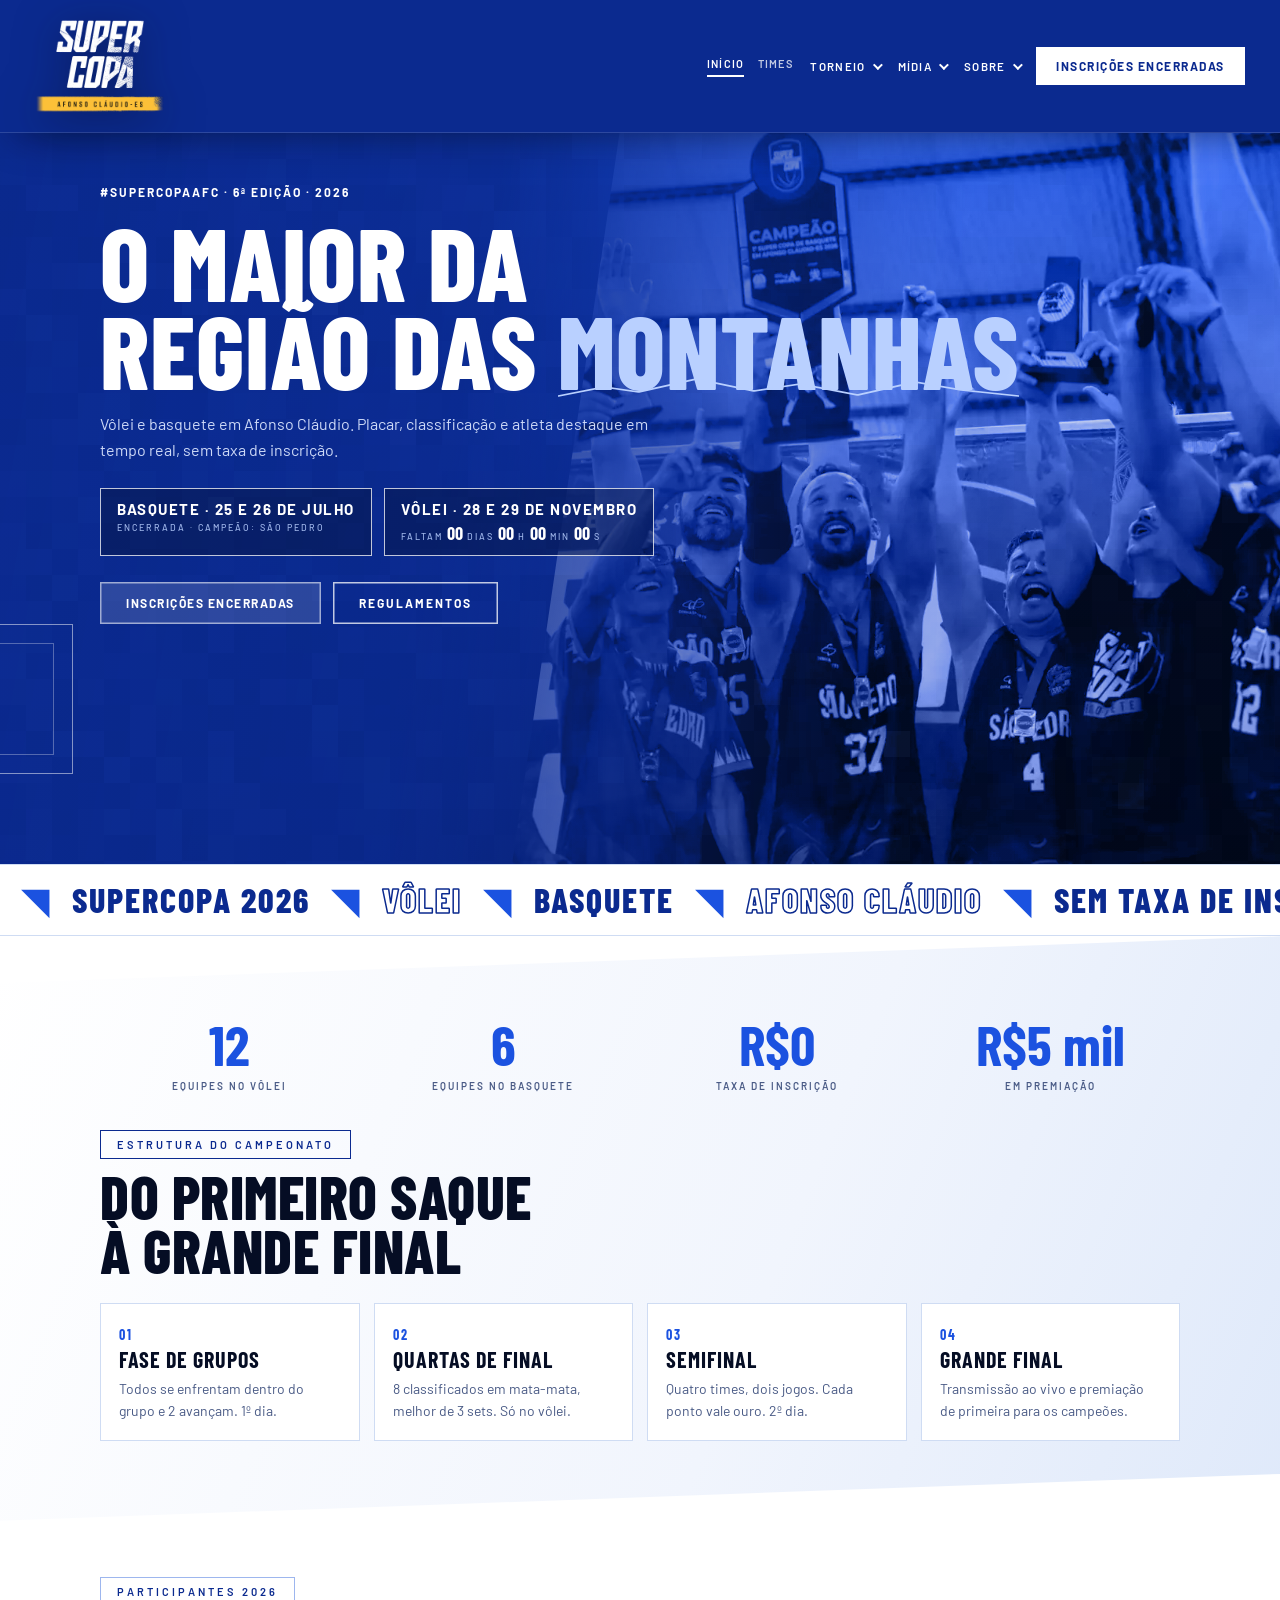
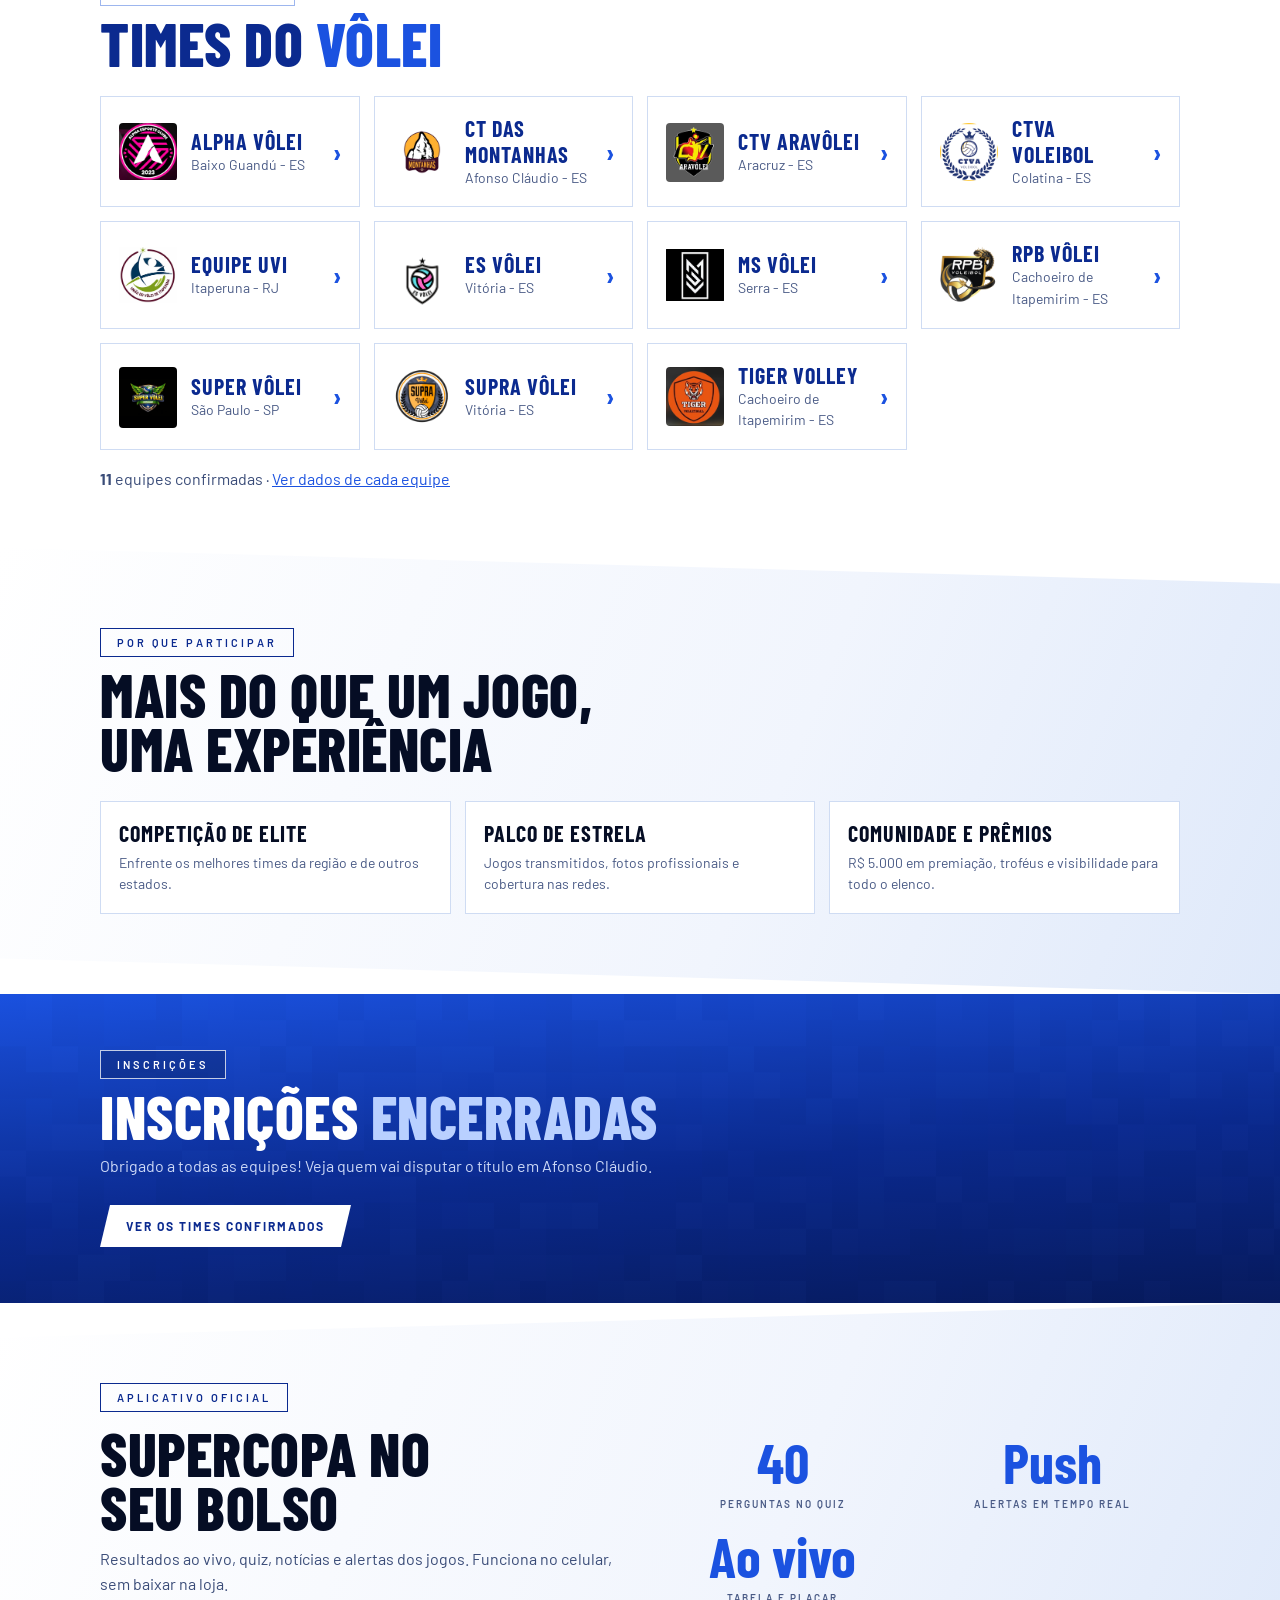
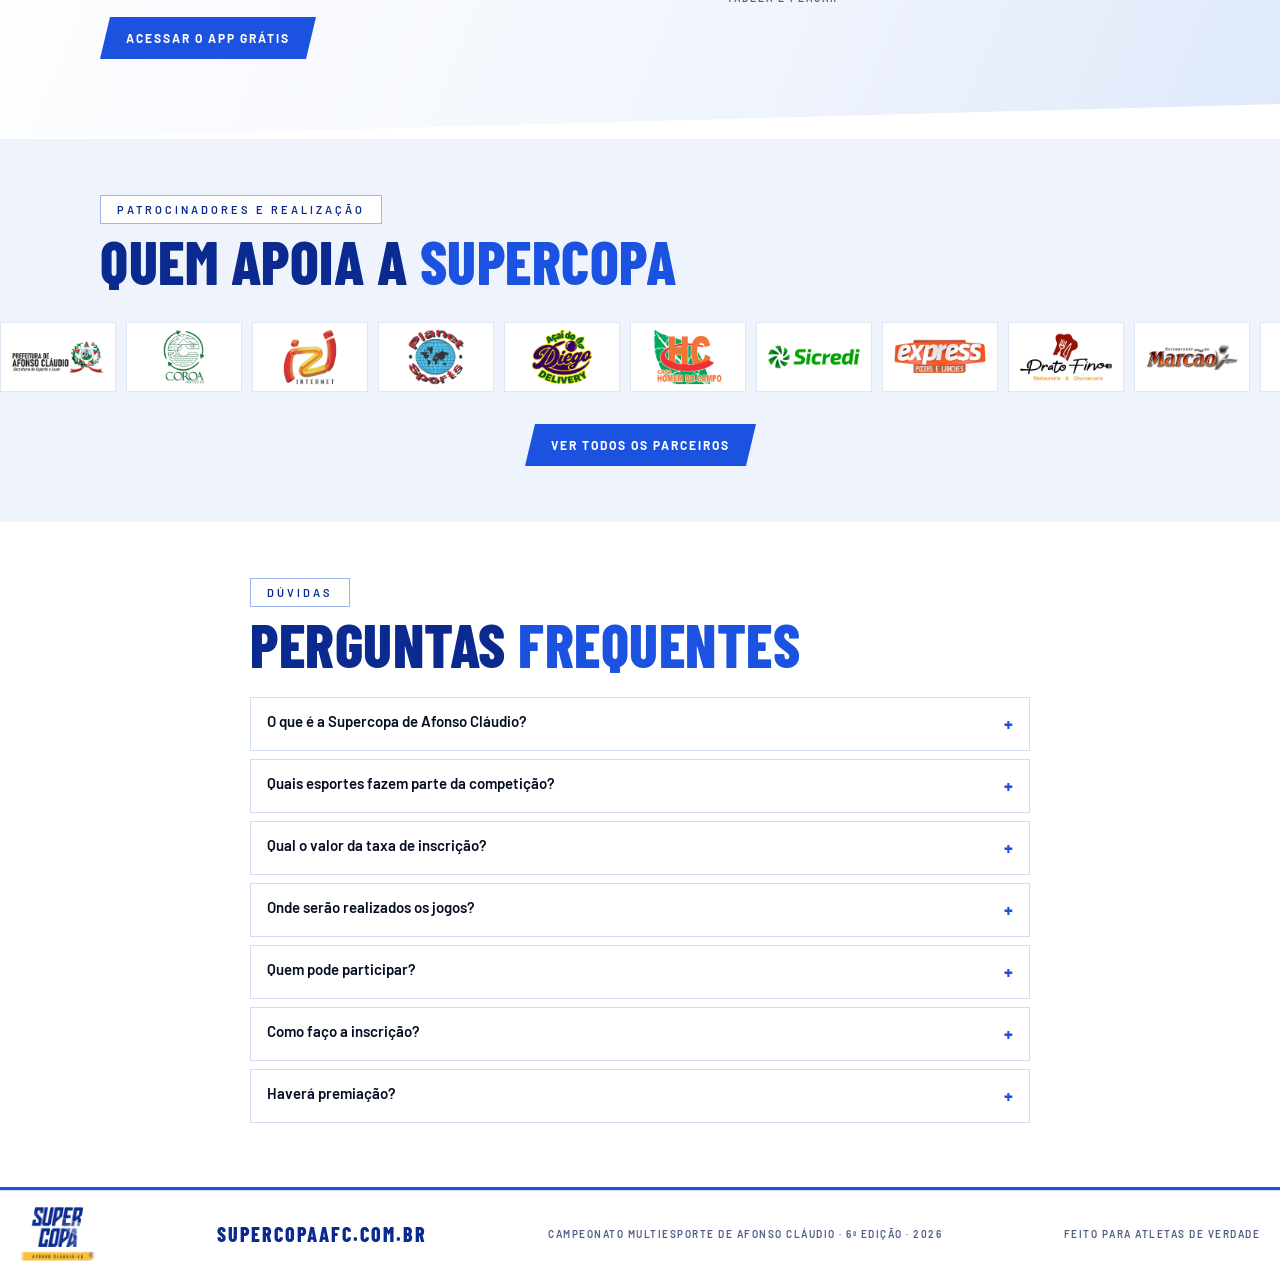
==== commit 42029b58: "Novos patrocinadores: Elite Suplementos, Jacaré Fotografia e Laboratório CDA Co-Authored-By: Claude " ====
--- a/index.html
+++ b/index.html
@@ -14,6 +14,6 @@
 <main id="page"></main>
 <div class="rule"><i></i></div><footer class="foot"><img src="novo/logo-azul.png" alt="Supercopa AFC"><b>supercopaafc.com.br</b><span>Campeonato multiesporte de Afonso Cláudio · 6ª edição · 2026</span><span>Feito para atletas de verdade</span></footer>
 
-<script src="novo/dados.js?v=1"></script><script src="novo/app.js?v=3"></script><script src="novo/fx.js?v=1"></script><script src="novo/scchat.js?v=1"></script>
+<script src="novo/dados.js?v=1"></script><script src="novo/app.js?v=4"></script><script src="novo/fx.js?v=1"></script><script src="novo/scchat.js?v=1"></script>
 <script>(function(){try{var U="https://hngwasixgyvnvfanpuax.supabase.co/functions/v1/api";if(sessionStorage.getItem('site_acesso_tracked'))return;var id=localStorage.getItem('_device_id');if(!id){id='dev_'+Date.now().toString(36)+'_'+Math.random().toString(36).slice(2,10);localStorage.setItem('_device_id',id)}fetch(U,{method:'POST',mode:'no-cors',headers:{'Content-Type':'application/json'},body:JSON.stringify({tipo:'site_acesso',deviceId:id})});sessionStorage.setItem('site_acesso_tracked','1')}catch(e){}})();</script>
 </body></html>
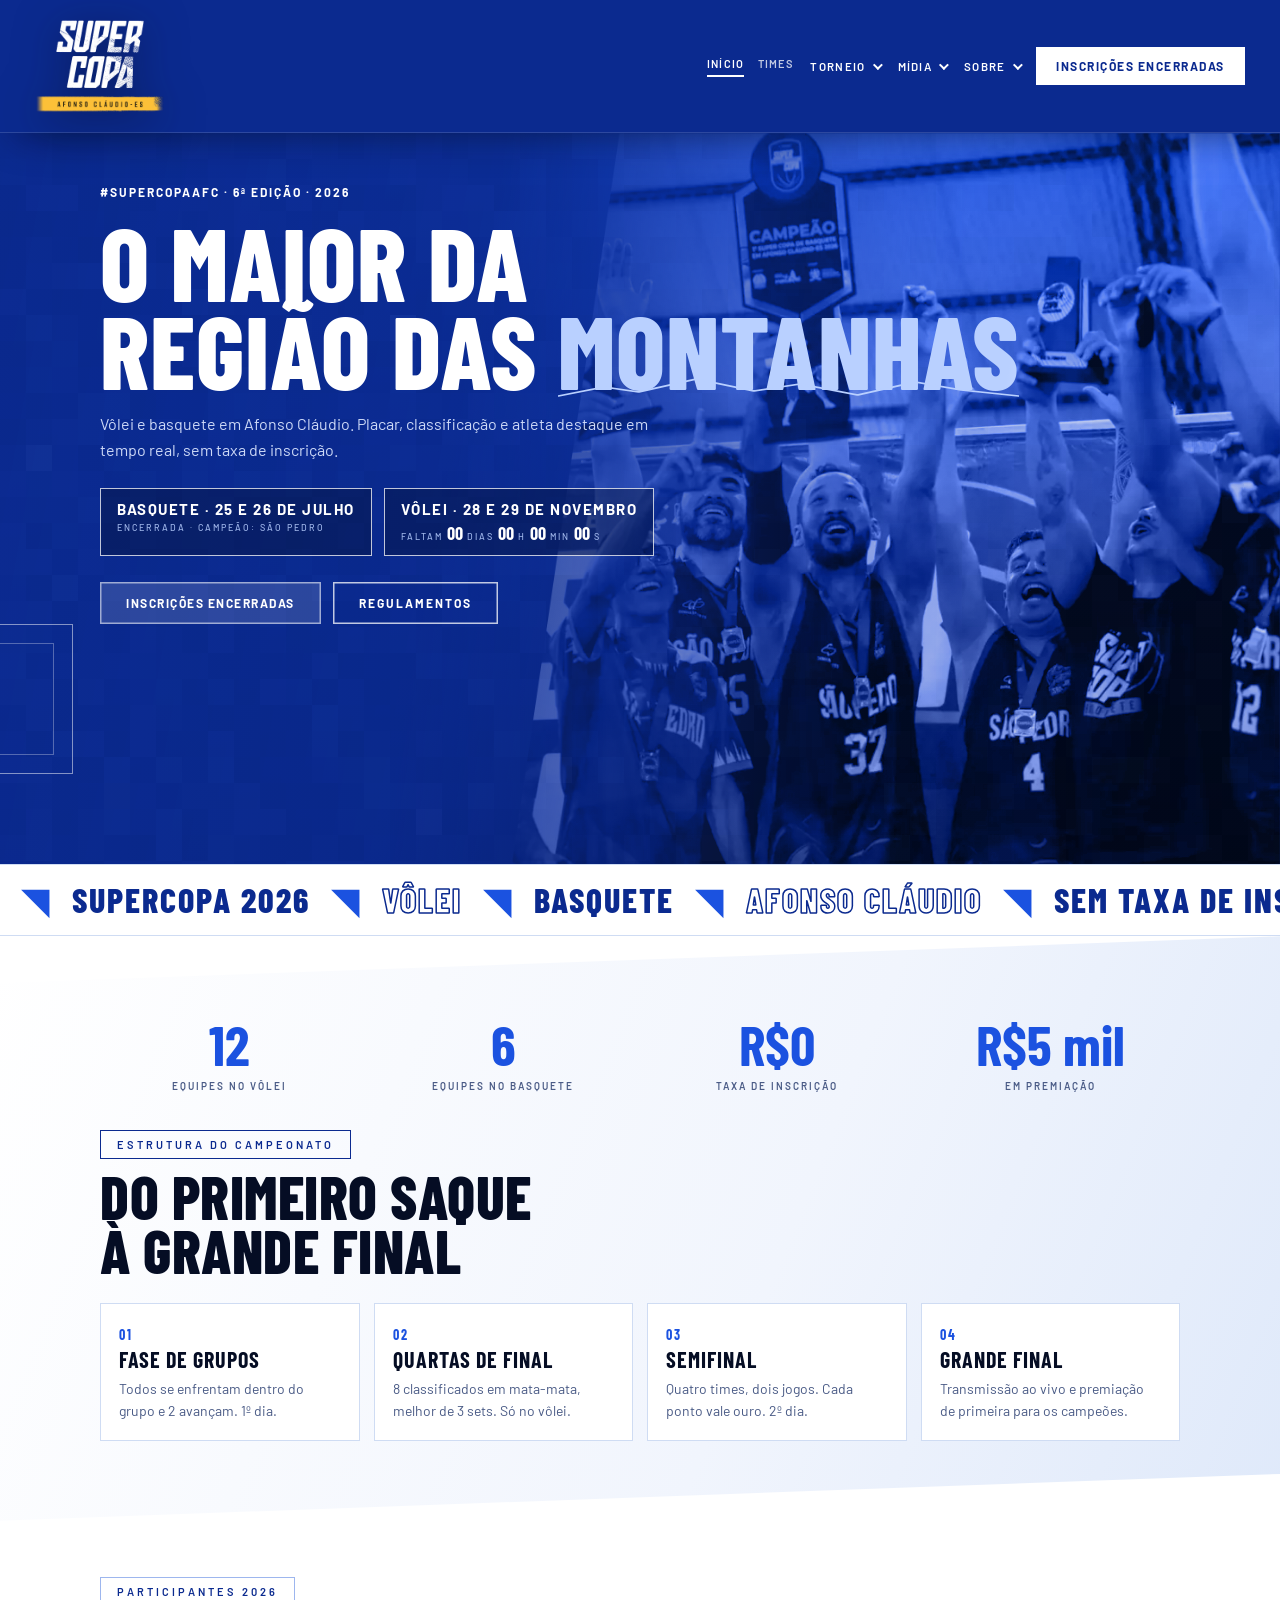
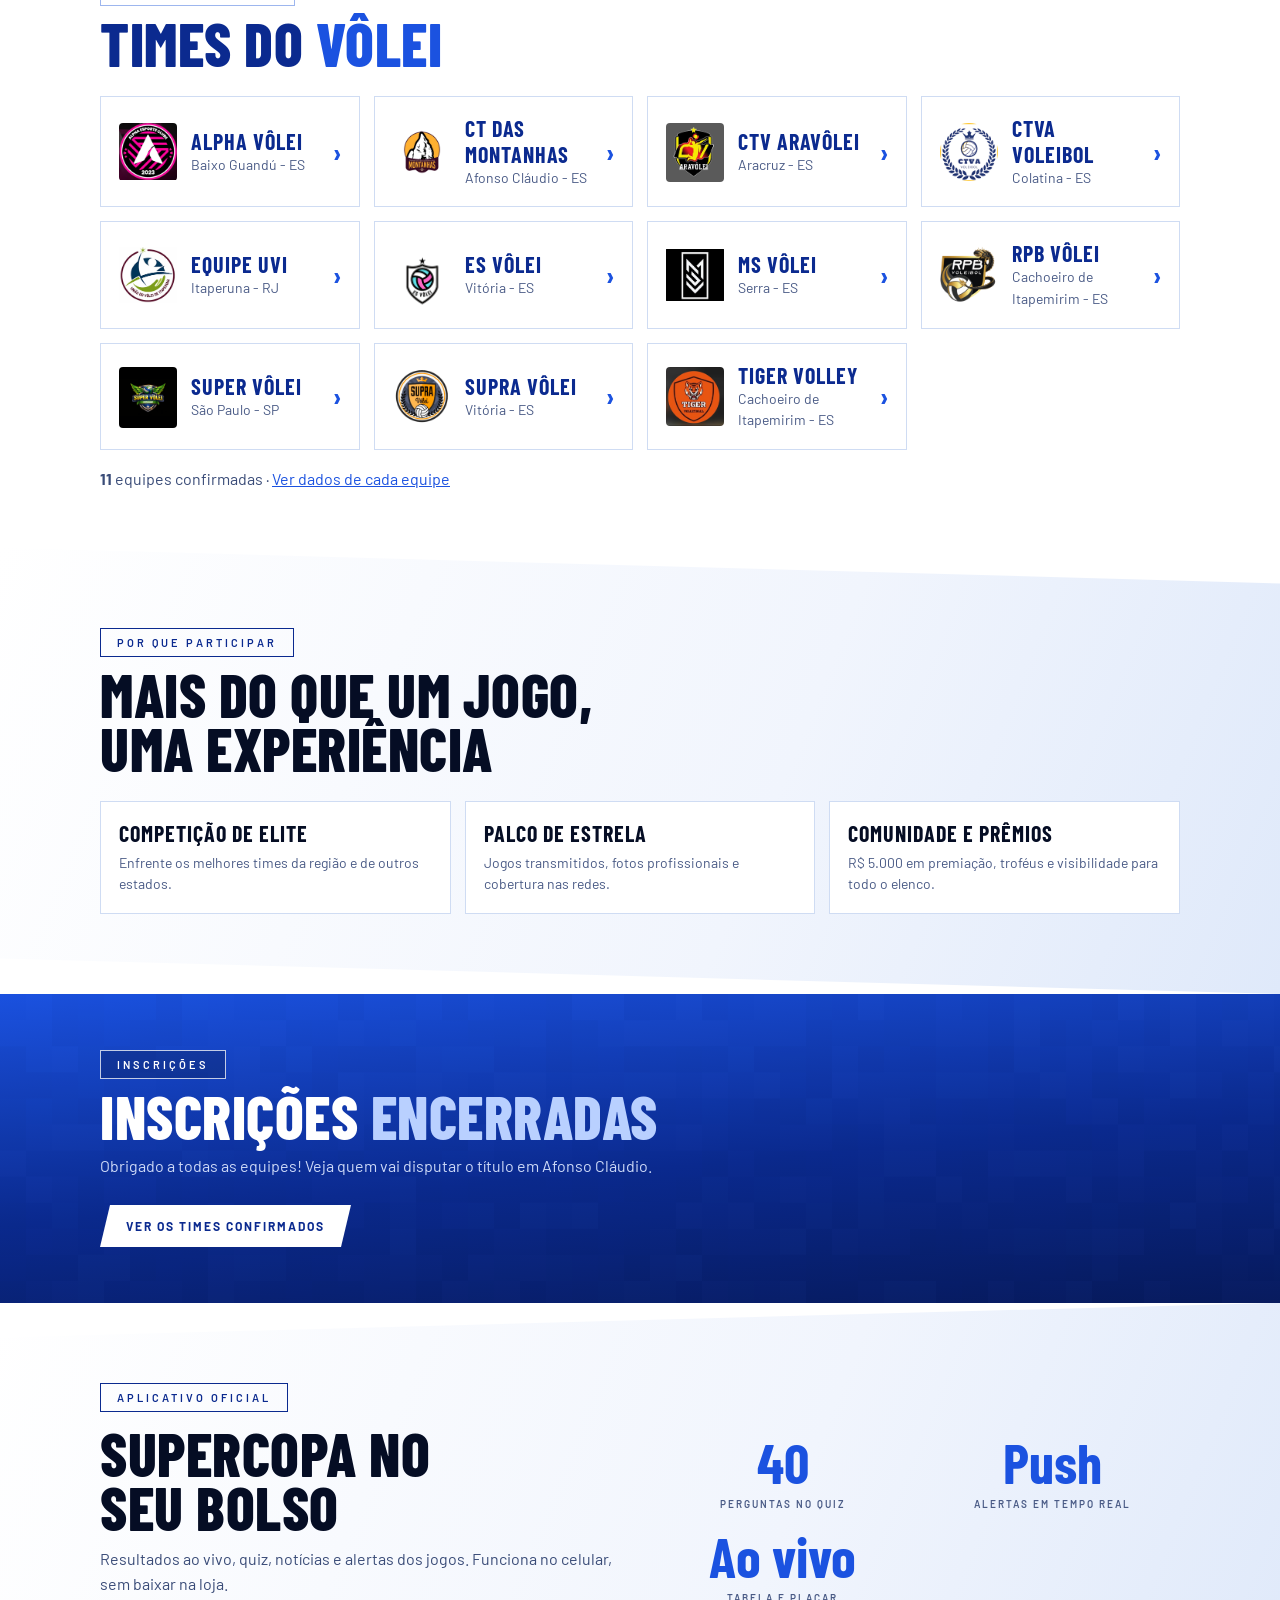
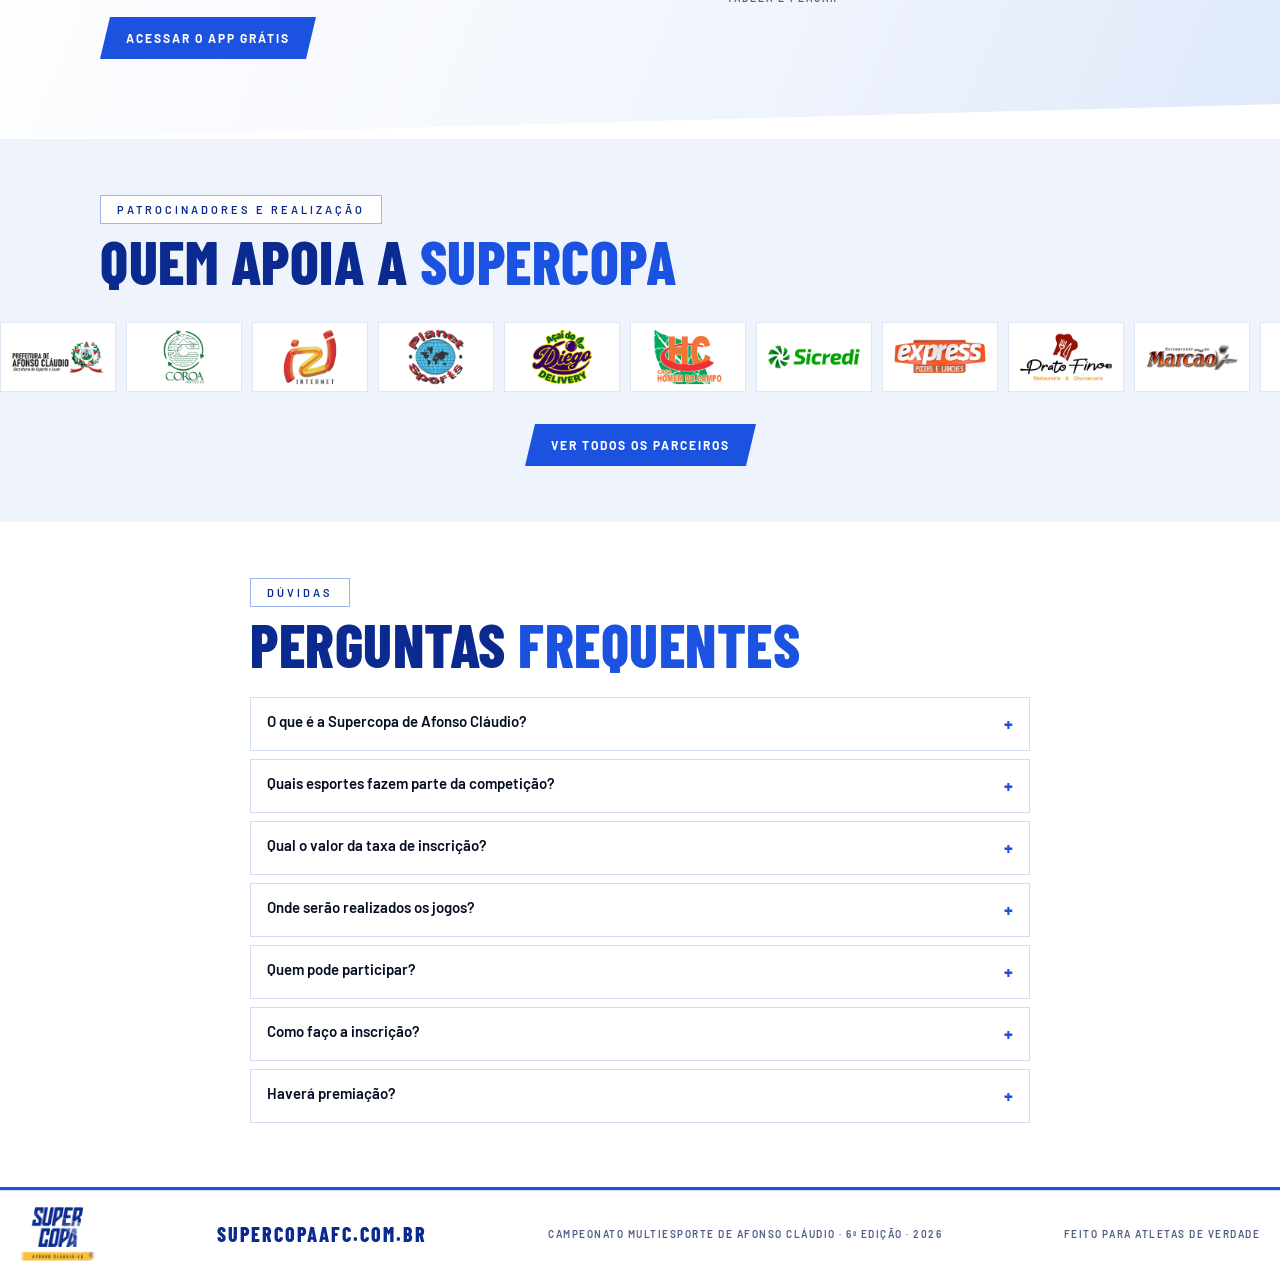
==== commit 92a454c1: "Galeria: enviar fotos do celular pelo app SC Admin (Supabase Storage) e mostrar no site e no app Co-" ====
--- a/index.html
+++ b/index.html
@@ -14,6 +14,6 @@
 <main id="page"></main>
 <div class="rule"><i></i></div><footer class="foot"><img src="novo/logo-azul.png" alt="Supercopa AFC"><b>supercopaafc.com.br</b><span>Campeonato multiesporte de Afonso Cláudio · 6ª edição · 2026</span><span>Feito para atletas de verdade</span></footer>
 
-<script src="novo/dados.js?v=1"></script><script src="novo/app.js?v=4"></script><script src="novo/fx.js?v=1"></script><script src="novo/scchat.js?v=1"></script>
+<script src="novo/dados.js?v=1"></script><script src="novo/app.js?v=5"></script><script src="novo/fx.js?v=1"></script><script src="novo/scchat.js?v=1"></script>
 <script>(function(){try{var U="https://hngwasixgyvnvfanpuax.supabase.co/functions/v1/api";if(sessionStorage.getItem('site_acesso_tracked'))return;var id=localStorage.getItem('_device_id');if(!id){id='dev_'+Date.now().toString(36)+'_'+Math.random().toString(36).slice(2,10);localStorage.setItem('_device_id',id)}fetch(U,{method:'POST',mode:'no-cors',headers:{'Content-Type':'application/json'},body:JSON.stringify({tipo:'site_acesso',deviceId:id})});sessionStorage.setItem('site_acesso_tracked','1')}catch(e){}})();</script>
 </body></html>
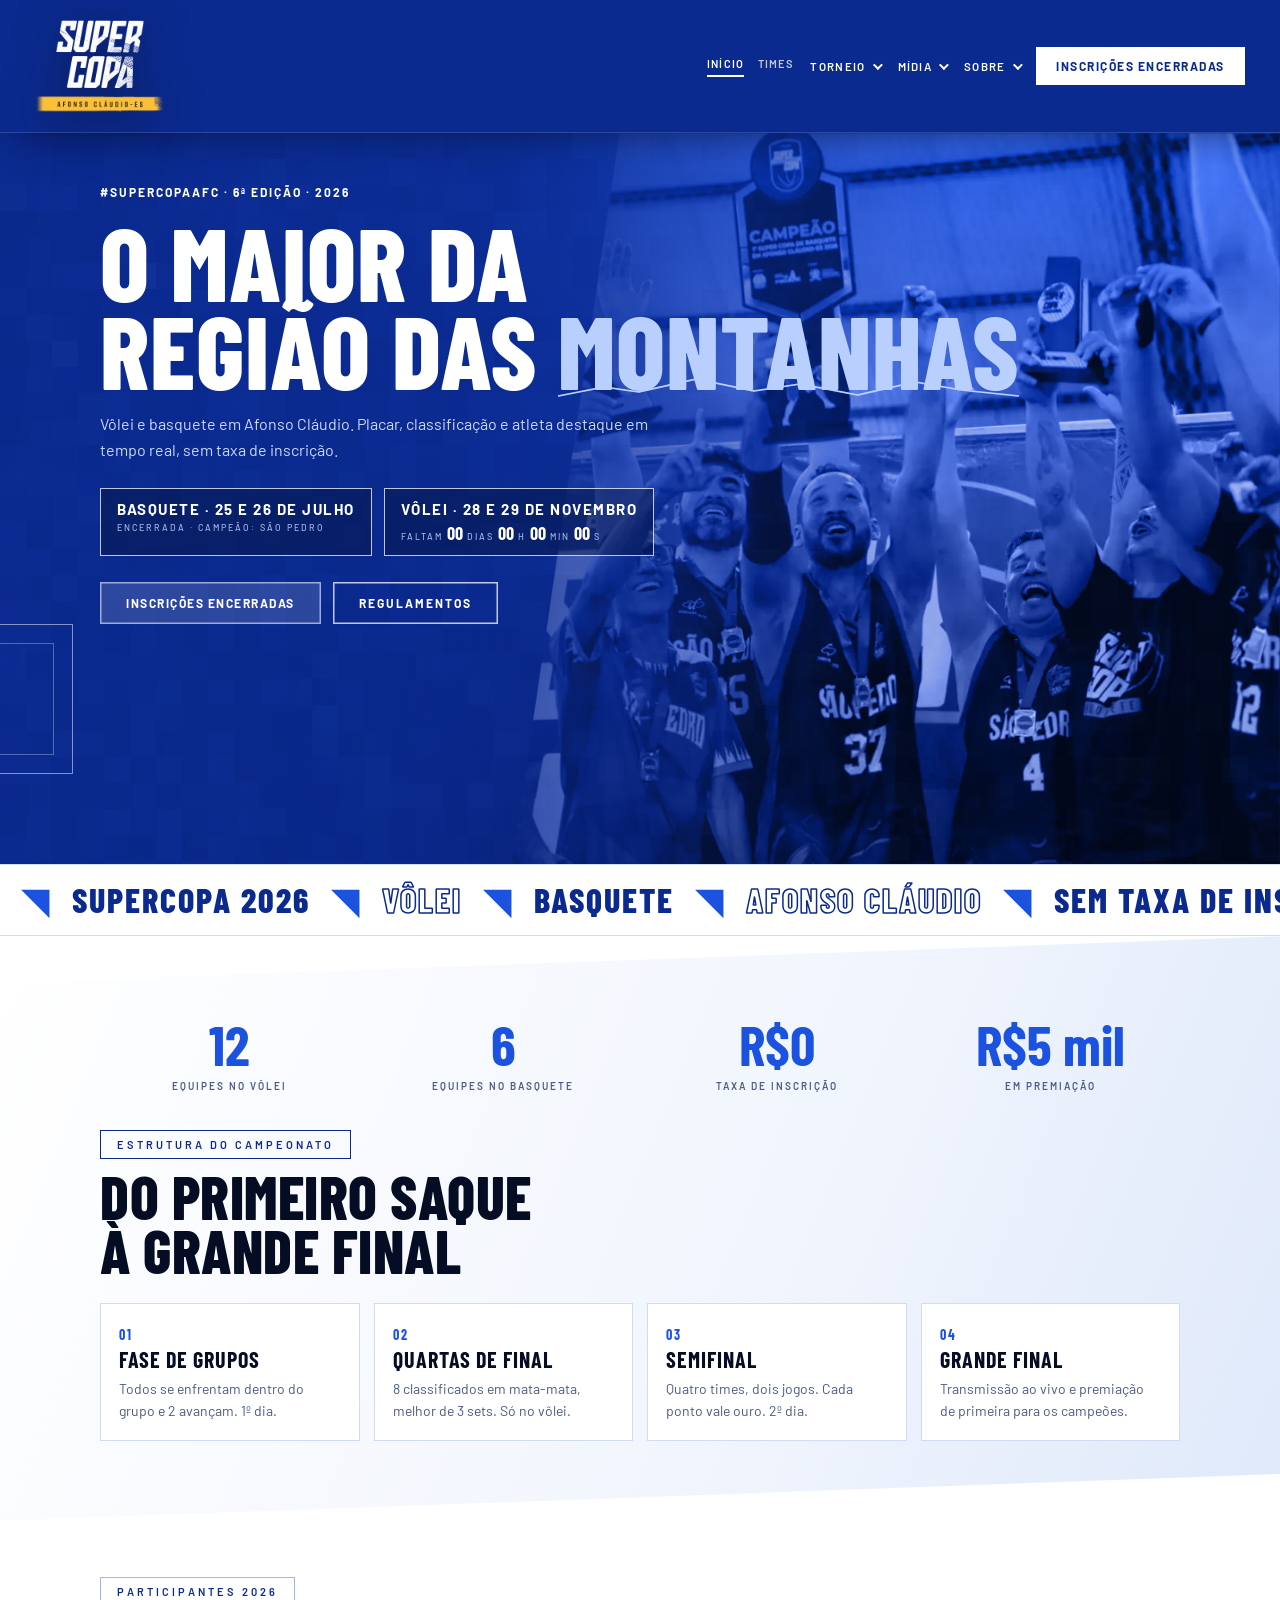
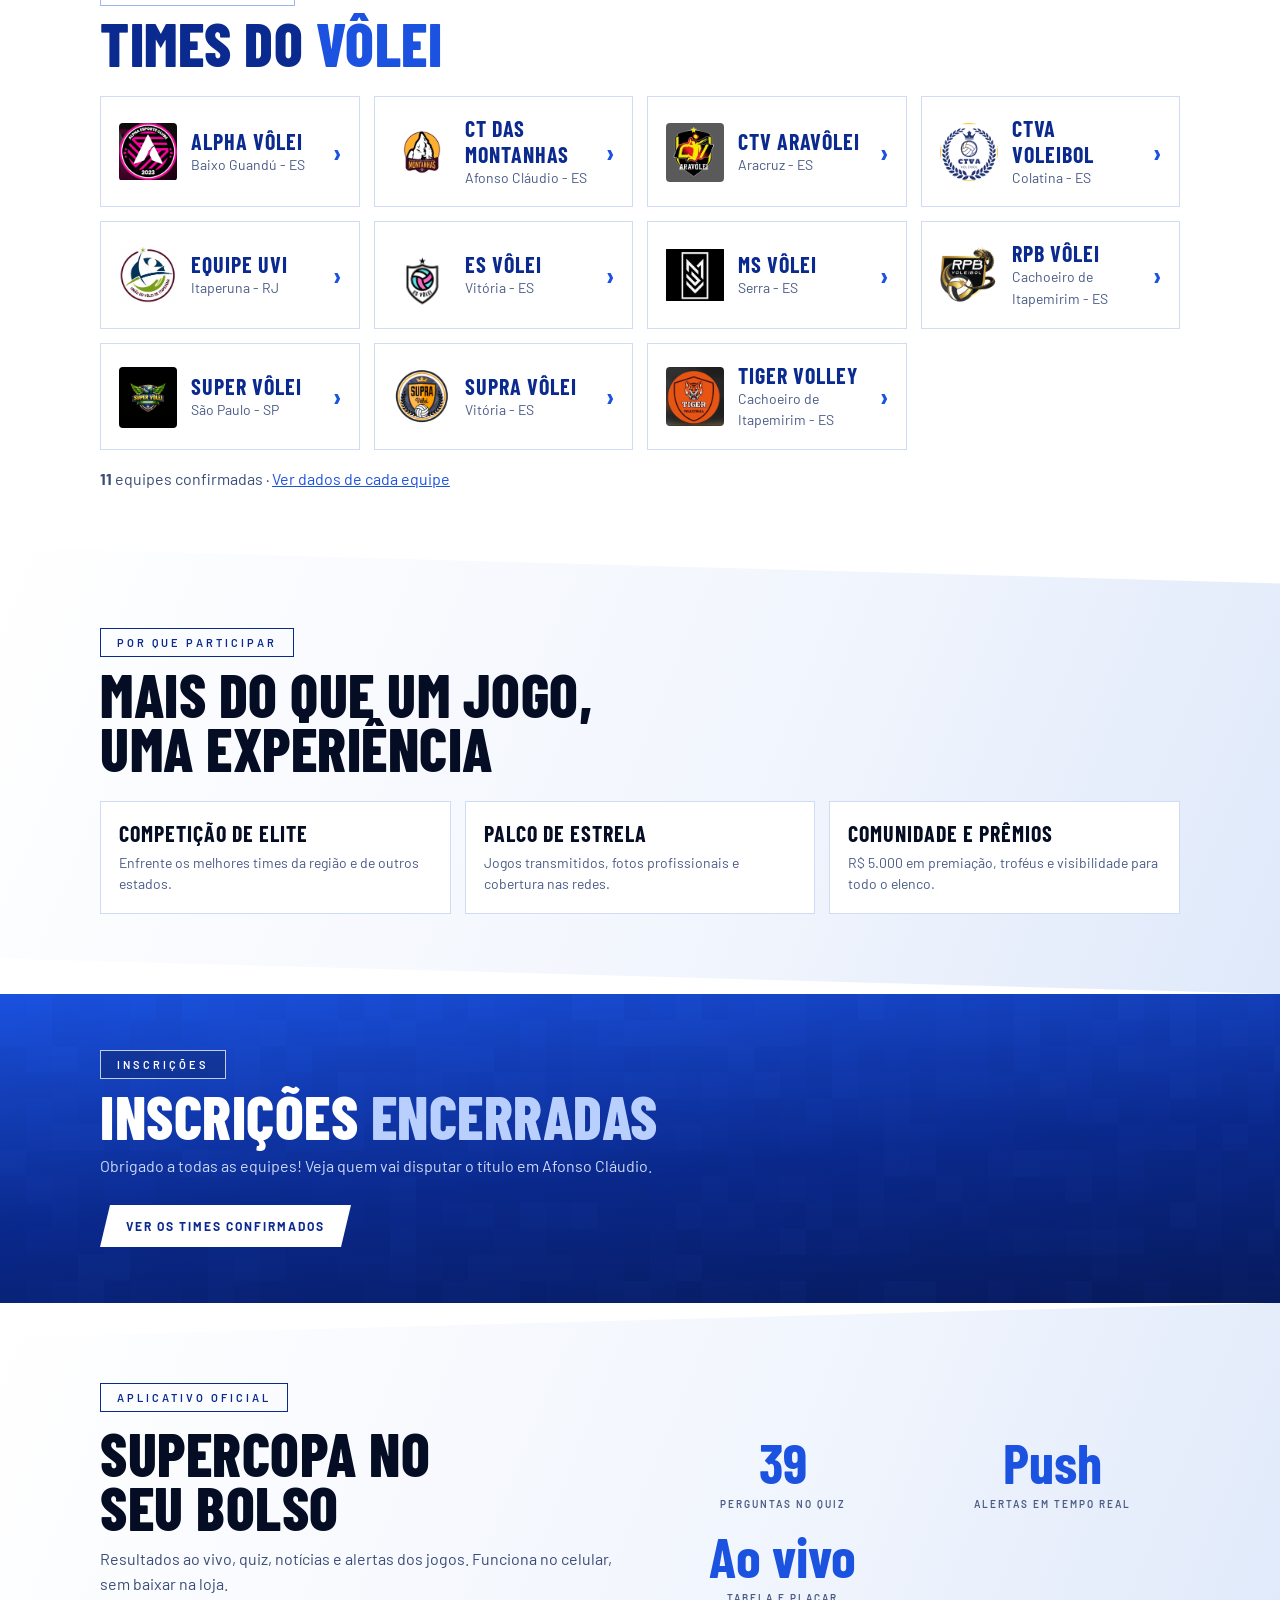
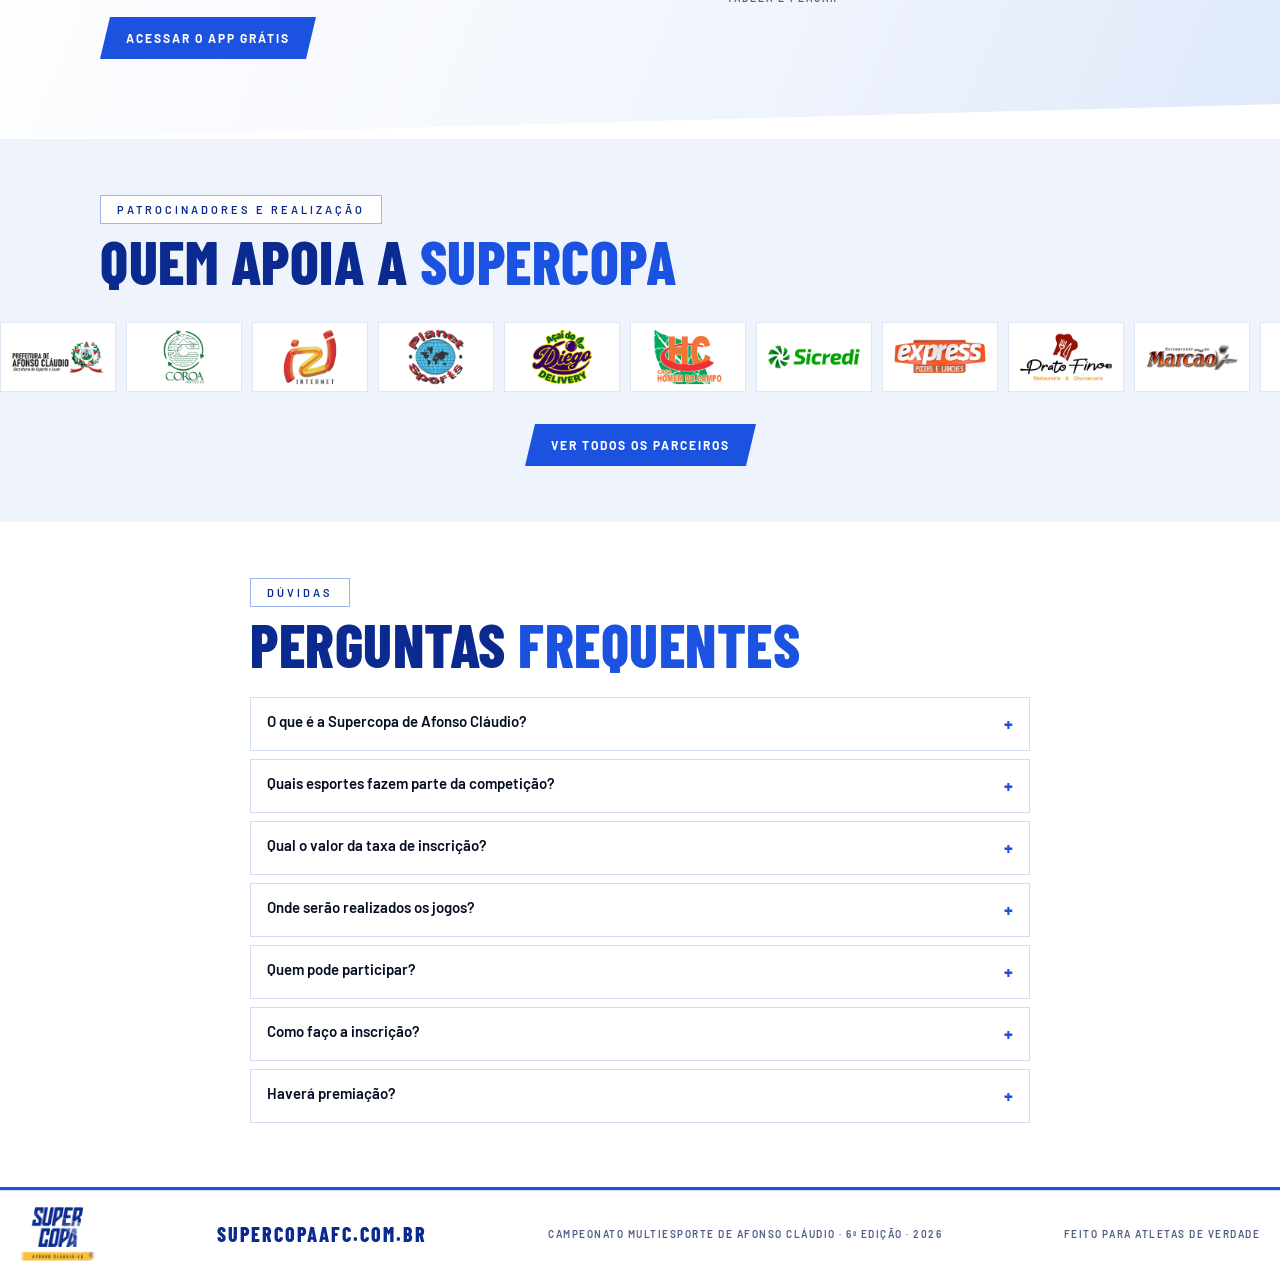
==== commit 09527c3f: "Galeria: botão Baixar salva a foto (iPhone: Salvar imagem em Fotos; Android: baixa direto) Co-Author" ====
--- a/index.html
+++ b/index.html
@@ -14,6 +14,6 @@
 <main id="page"></main>
 <div class="rule"><i></i></div><footer class="foot"><img src="novo/logo-azul.png" alt="Supercopa AFC"><b>supercopaafc.com.br</b><span>Campeonato multiesporte de Afonso Cláudio · 6ª edição · 2026</span><span>Feito para atletas de verdade</span></footer>
 
-<script src="novo/dados.js?v=1"></script><script src="novo/app.js?v=5"></script><script src="novo/fx.js?v=1"></script><script src="novo/scchat.js?v=1"></script>
+<script src="novo/dados.js?v=1"></script><script src="novo/app.js?v=5"></script><script src="novo/fx.js?v=2"></script><script src="novo/scchat.js?v=1"></script>
 <script>(function(){try{var U="https://hngwasixgyvnvfanpuax.supabase.co/functions/v1/api";if(sessionStorage.getItem('site_acesso_tracked'))return;var id=localStorage.getItem('_device_id');if(!id){id='dev_'+Date.now().toString(36)+'_'+Math.random().toString(36).slice(2,10);localStorage.setItem('_device_id',id)}fetch(U,{method:'POST',mode:'no-cors',headers:{'Content-Type':'application/json'},body:JSON.stringify({tipo:'site_acesso',deviceId:id})});sessionStorage.setItem('site_acesso_tracked','1')}catch(e){}})();</script>
 </body></html>
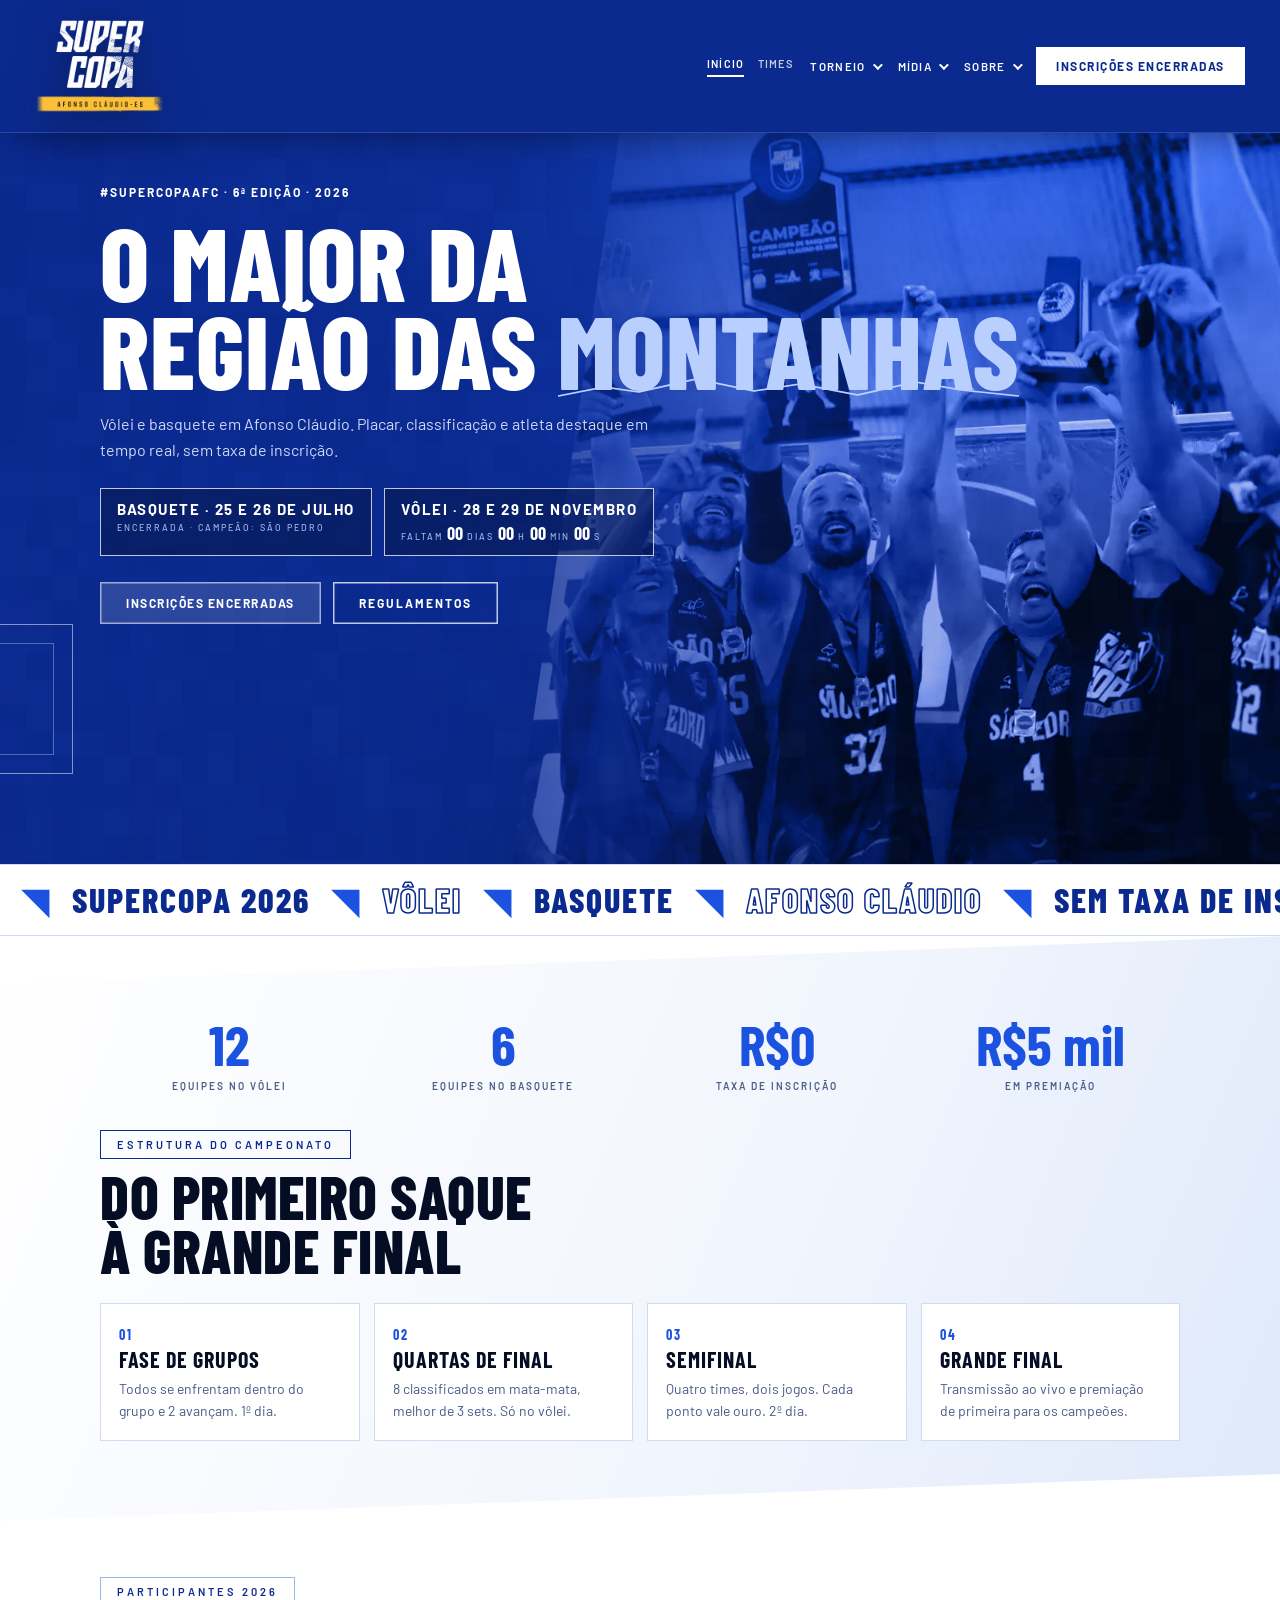
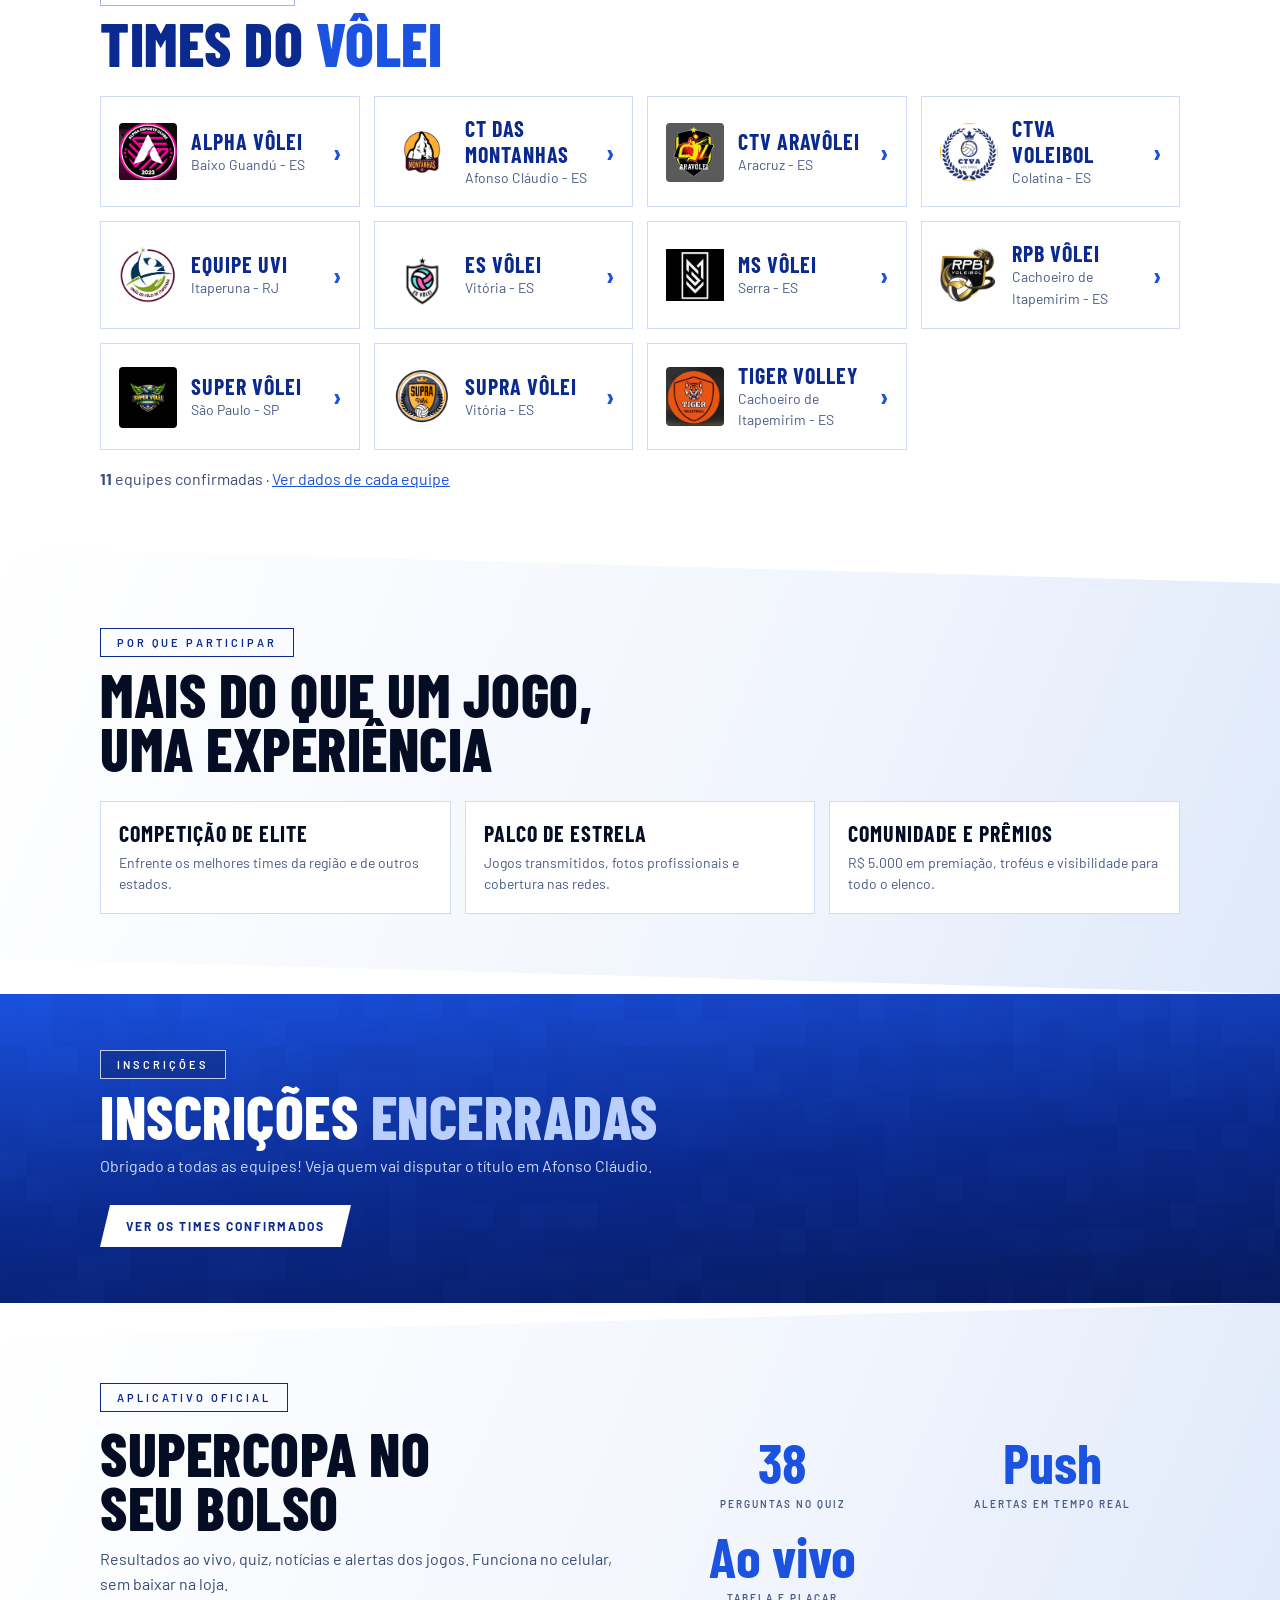
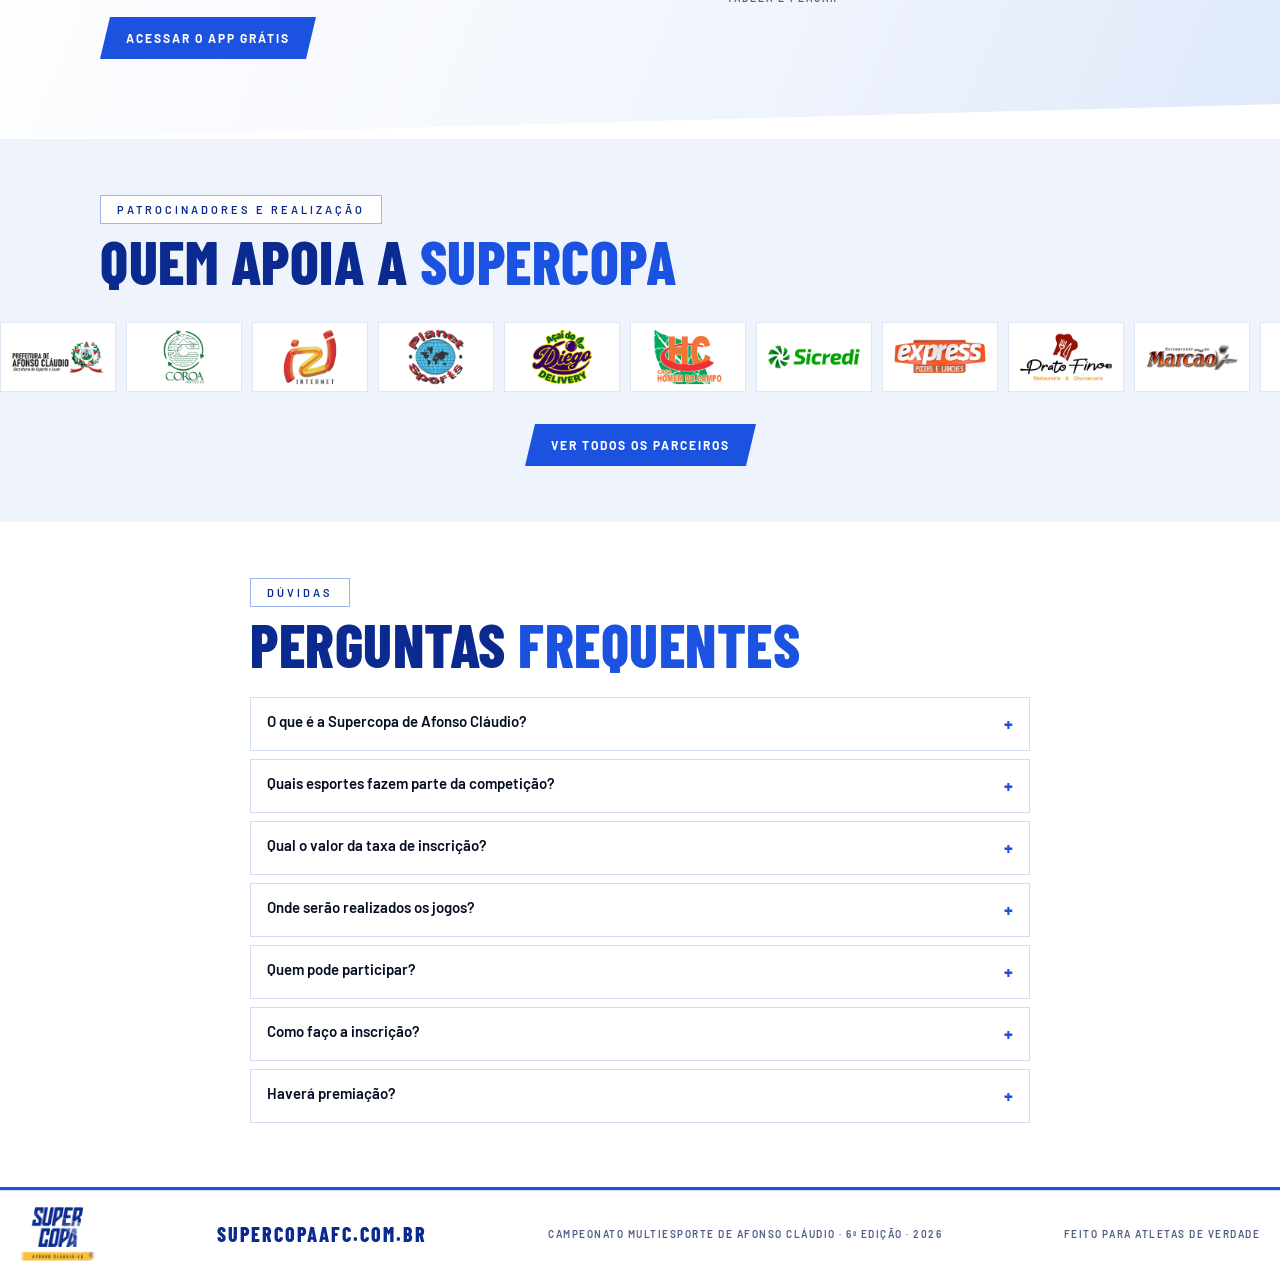
==== commit 16bc56d1: "Regulamento vôlei: Destaque dos Jogos e Seleção do Campeonato = Premiação (texto e PDF) Co-Authored-" ====
--- a/index.html
+++ b/index.html
@@ -14,6 +14,6 @@
 <main id="page"></main>
 <div class="rule"><i></i></div><footer class="foot"><img src="novo/logo-azul.png" alt="Supercopa AFC"><b>supercopaafc.com.br</b><span>Campeonato multiesporte de Afonso Cláudio · 6ª edição · 2026</span><span>Feito para atletas de verdade</span></footer>
 
-<script src="novo/dados.js?v=1"></script><script src="novo/app.js?v=5"></script><script src="novo/fx.js?v=2"></script><script src="novo/scchat.js?v=1"></script>
+<script src="novo/dados.js?v=2"></script><script src="novo/app.js?v=5"></script><script src="novo/fx.js?v=2"></script><script src="novo/scchat.js?v=1"></script>
 <script>(function(){try{var U="https://hngwasixgyvnvfanpuax.supabase.co/functions/v1/api";if(sessionStorage.getItem('site_acesso_tracked'))return;var id=localStorage.getItem('_device_id');if(!id){id='dev_'+Date.now().toString(36)+'_'+Math.random().toString(36).slice(2,10);localStorage.setItem('_device_id',id)}fetch(U,{method:'POST',mode:'no-cors',headers:{'Content-Type':'application/json'},body:JSON.stringify({tipo:'site_acesso',deviceId:id})});sessionStorage.setItem('site_acesso_tracked','1')}catch(e){}})();</script>
 </body></html>
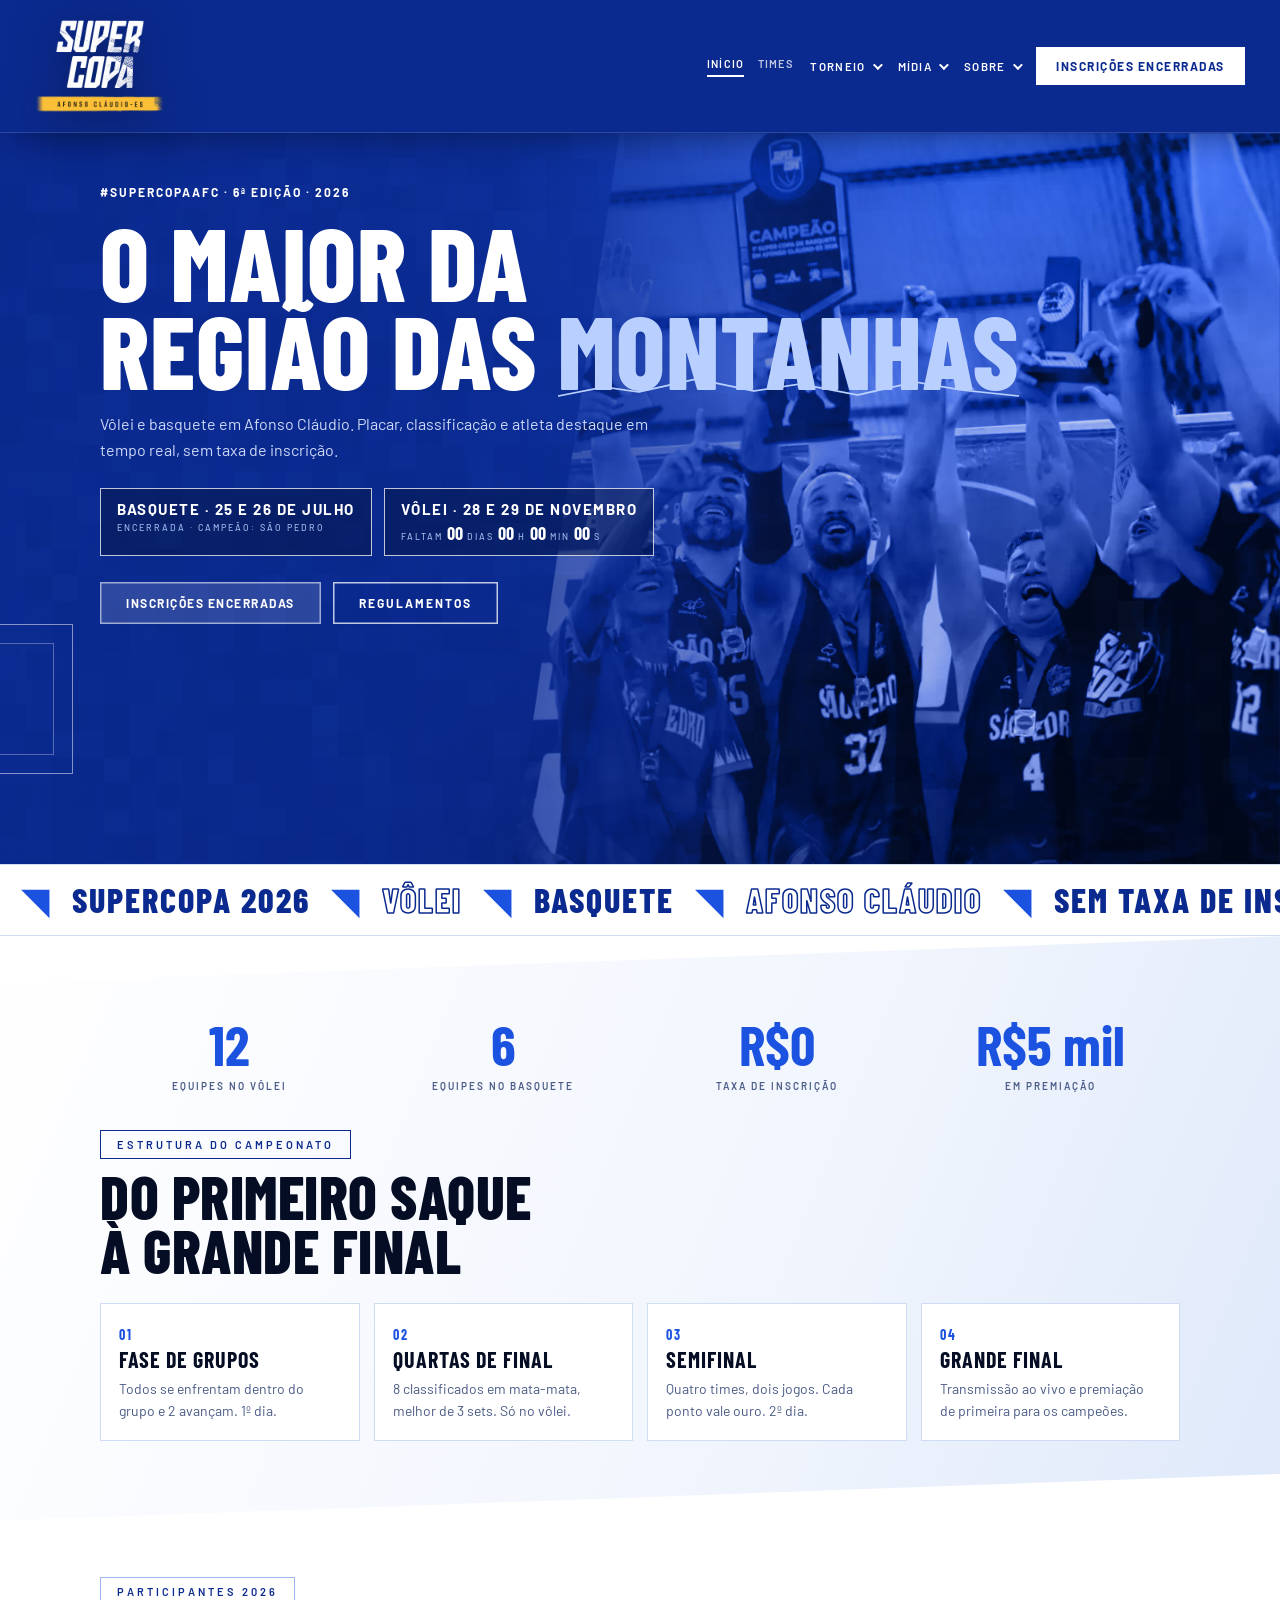
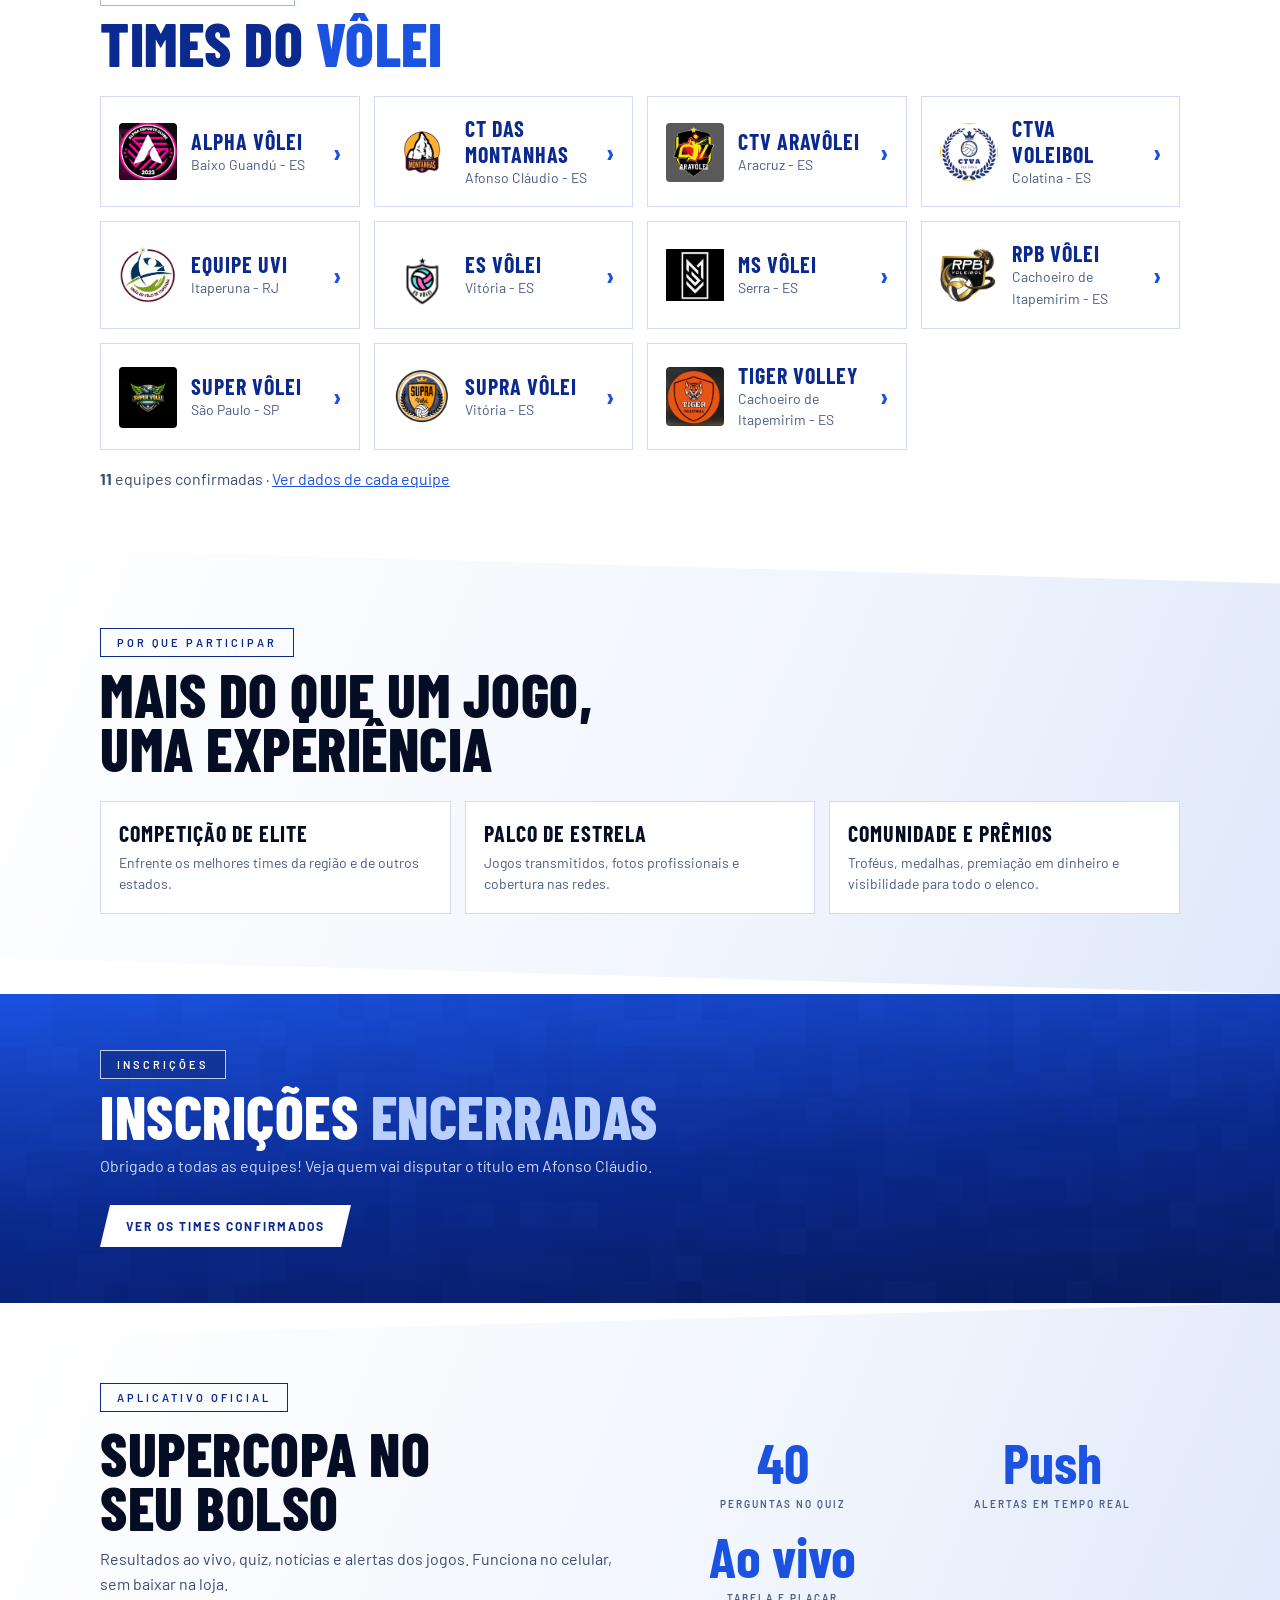
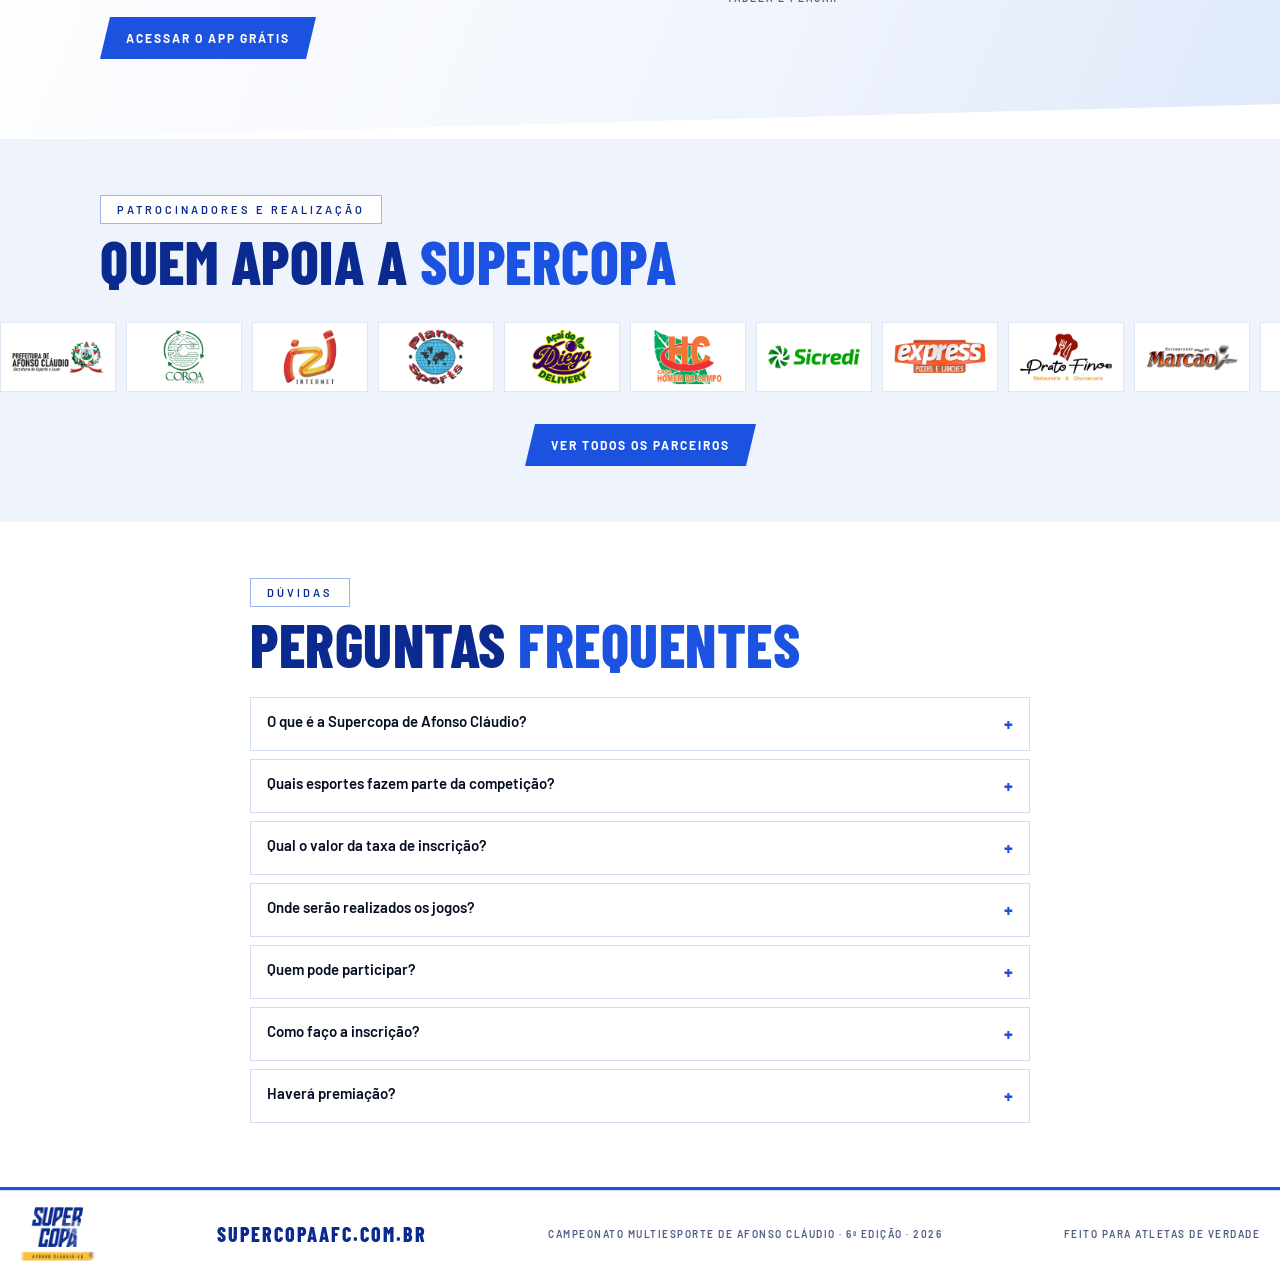
==== commit 494b981f: "Site: remove o valor de R$ 5.000 da página de apoio (valor oficial será divulgado) Co-Authored-By: C" ====
--- a/index.html
+++ b/index.html
@@ -14,6 +14,6 @@
 <main id="page"></main>
 <div class="rule"><i></i></div><footer class="foot"><img src="novo/logo-azul.png" alt="Supercopa AFC"><b>supercopaafc.com.br</b><span>Campeonato multiesporte de Afonso Cláudio · 6ª edição · 2026</span><span>Feito para atletas de verdade</span></footer>
 
-<script src="novo/dados.js?v=2"></script><script src="novo/app.js?v=5"></script><script src="novo/fx.js?v=2"></script><script src="novo/scchat.js?v=1"></script>
+<script src="novo/dados.js?v=2"></script><script src="novo/app.js?v=6"></script><script src="novo/fx.js?v=2"></script><script src="novo/scchat.js?v=1"></script>
 <script>(function(){try{var U="https://hngwasixgyvnvfanpuax.supabase.co/functions/v1/api";if(sessionStorage.getItem('site_acesso_tracked'))return;var id=localStorage.getItem('_device_id');if(!id){id='dev_'+Date.now().toString(36)+'_'+Math.random().toString(36).slice(2,10);localStorage.setItem('_device_id',id)}fetch(U,{method:'POST',mode:'no-cors',headers:{'Content-Type':'application/json'},body:JSON.stringify({tipo:'site_acesso',deviceId:id})});sessionStorage.setItem('site_acesso_tracked','1')}catch(e){}})();</script>
 </body></html>
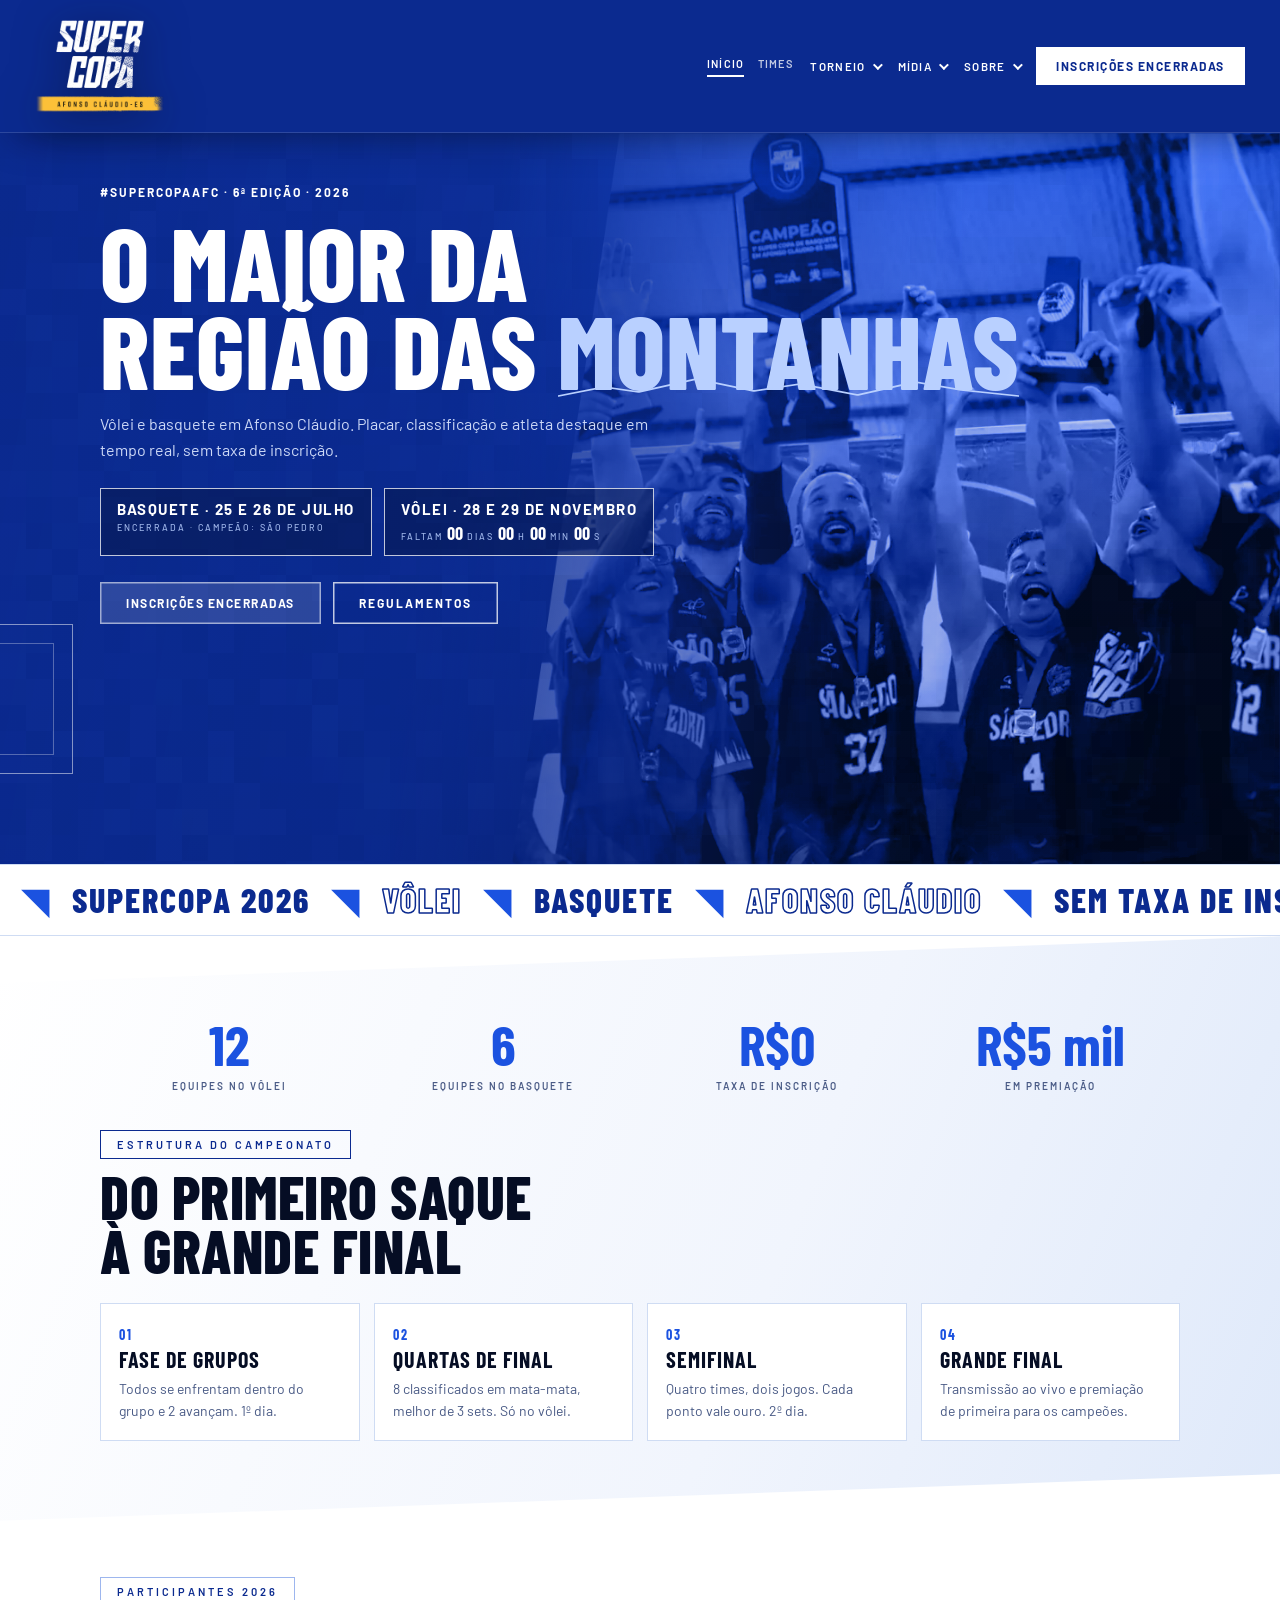
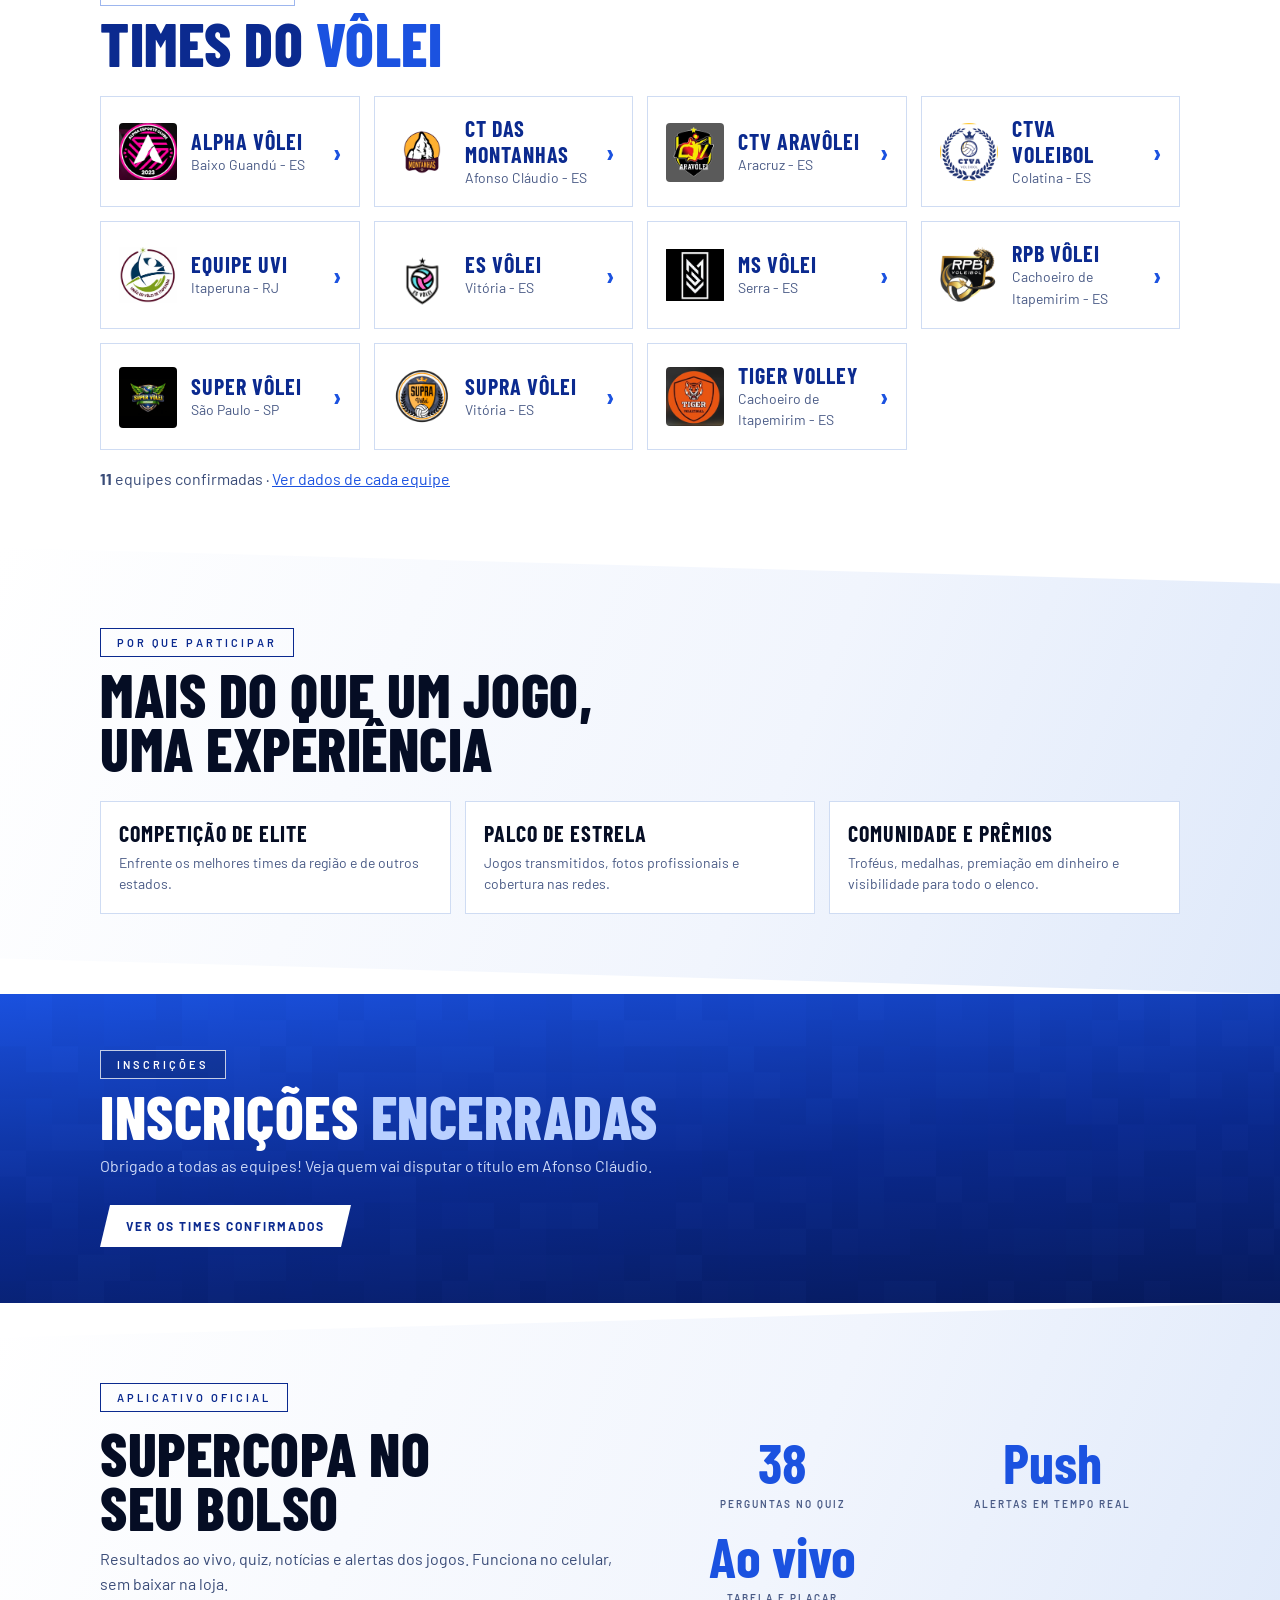
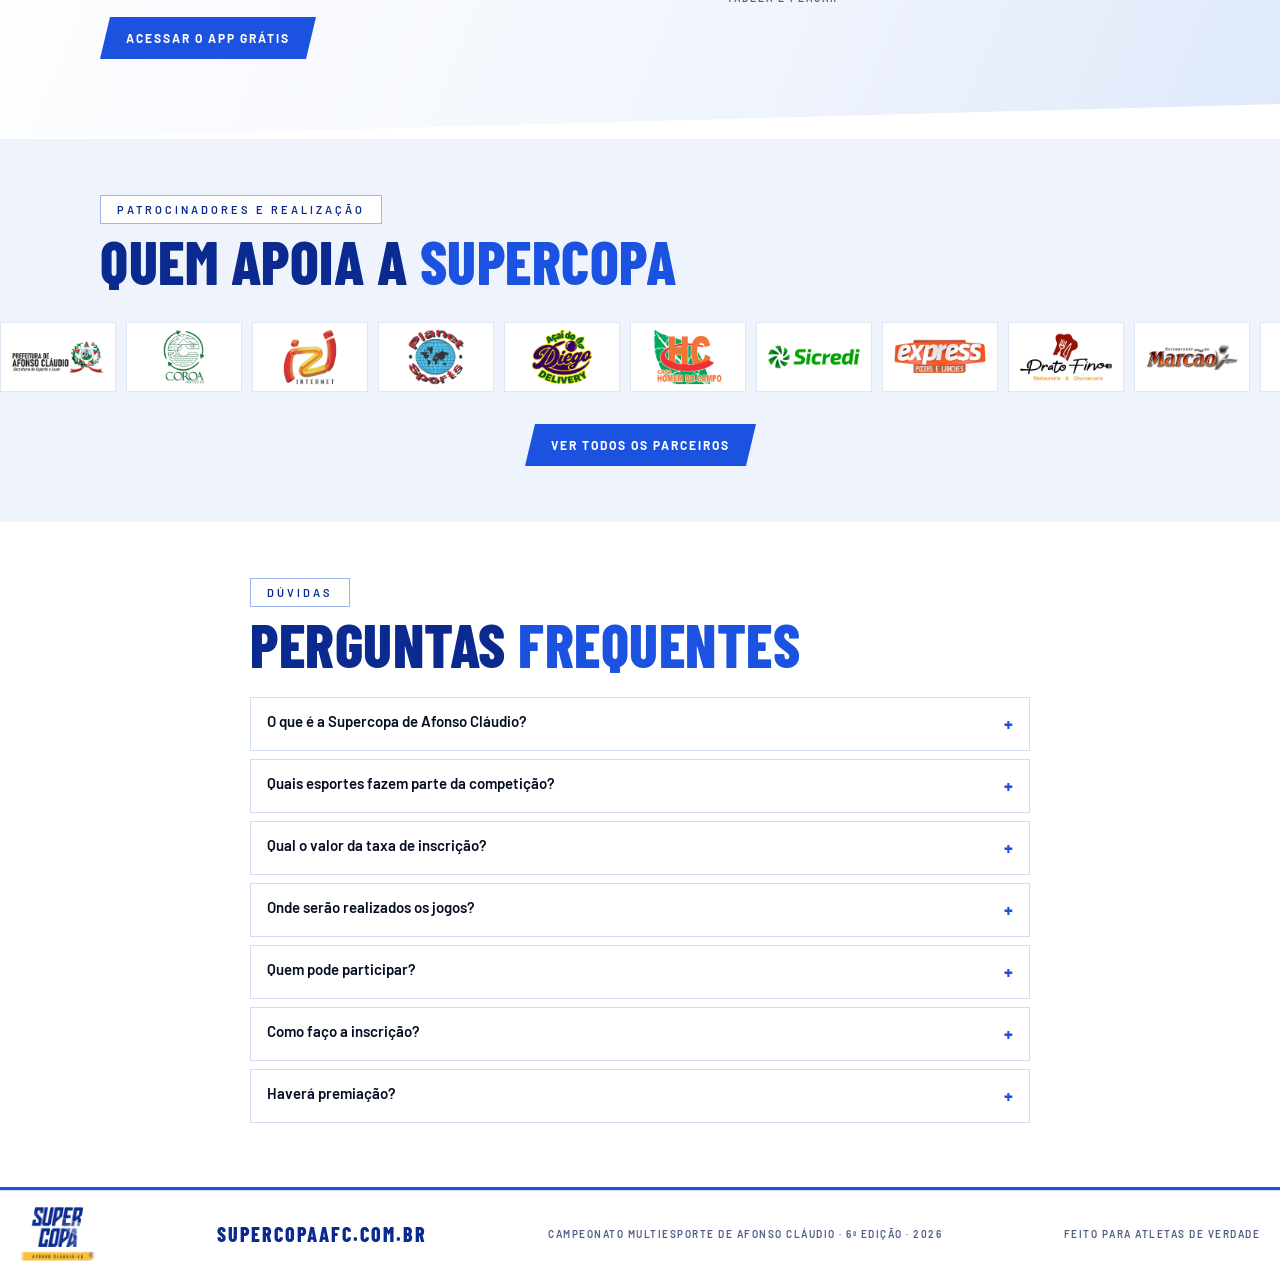
==== commit 32a4818b: "Site: evita erro ao trocar de página rápido (elemento inexistente) Co-Authored-By: Claude Sonnet 5.5" ====
--- a/index.html
+++ b/index.html
@@ -14,6 +14,6 @@
 <main id="page"></main>
 <div class="rule"><i></i></div><footer class="foot"><img src="novo/logo-azul.png" alt="Supercopa AFC"><b>supercopaafc.com.br</b><span>Campeonato multiesporte de Afonso Cláudio · 6ª edição · 2026</span><span>Feito para atletas de verdade</span></footer>
 
-<script src="novo/dados.js?v=2"></script><script src="novo/app.js?v=6"></script><script src="novo/fx.js?v=2"></script><script src="novo/scchat.js?v=1"></script>
+<script src="novo/dados.js?v=2"></script><script src="novo/app.js?v=7"></script><script src="novo/fx.js?v=2"></script><script src="novo/scchat.js?v=1"></script>
 <script>(function(){try{var U="https://hngwasixgyvnvfanpuax.supabase.co/functions/v1/api";if(sessionStorage.getItem('site_acesso_tracked'))return;var id=localStorage.getItem('_device_id');if(!id){id='dev_'+Date.now().toString(36)+'_'+Math.random().toString(36).slice(2,10);localStorage.setItem('_device_id',id)}fetch(U,{method:'POST',mode:'no-cors',headers:{'Content-Type':'application/json'},body:JSON.stringify({tipo:'site_acesso',deviceId:id})});sessionStorage.setItem('site_acesso_tracked','1')}catch(e){}})();</script>
 </body></html>
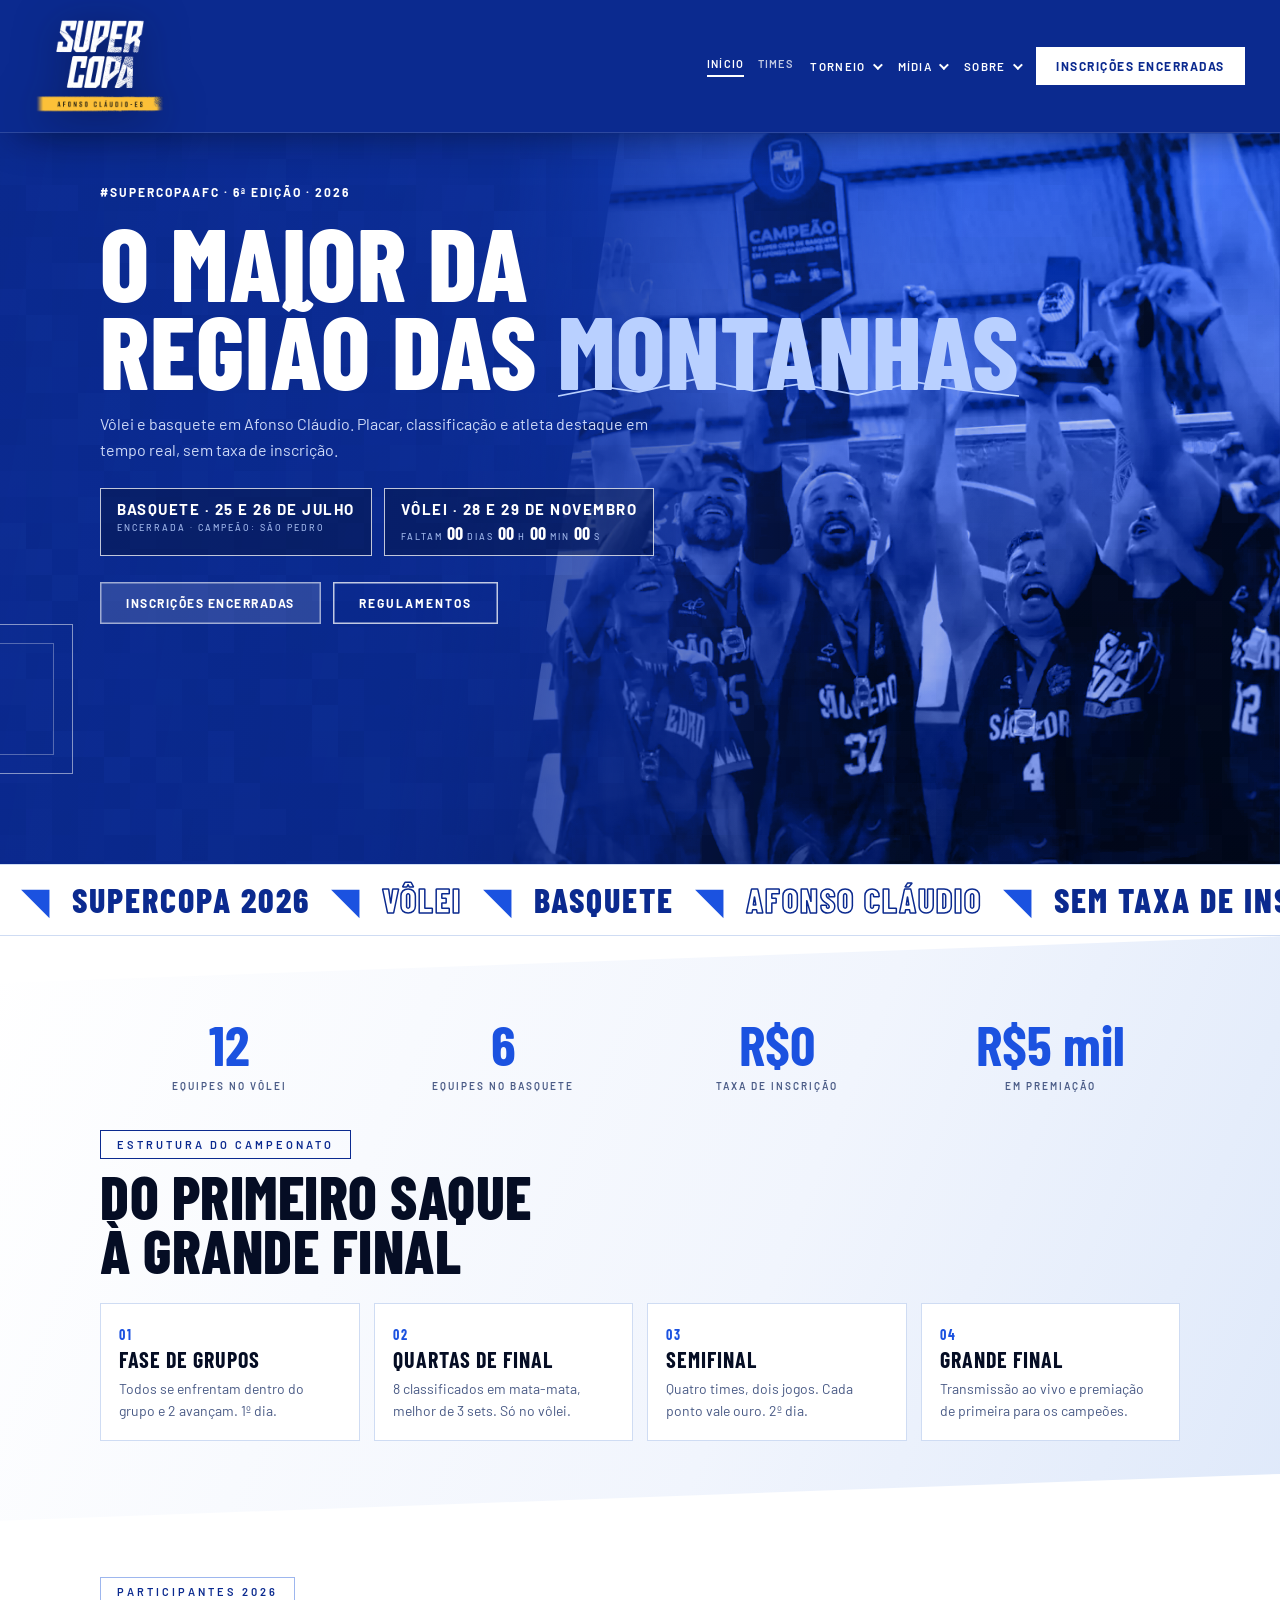
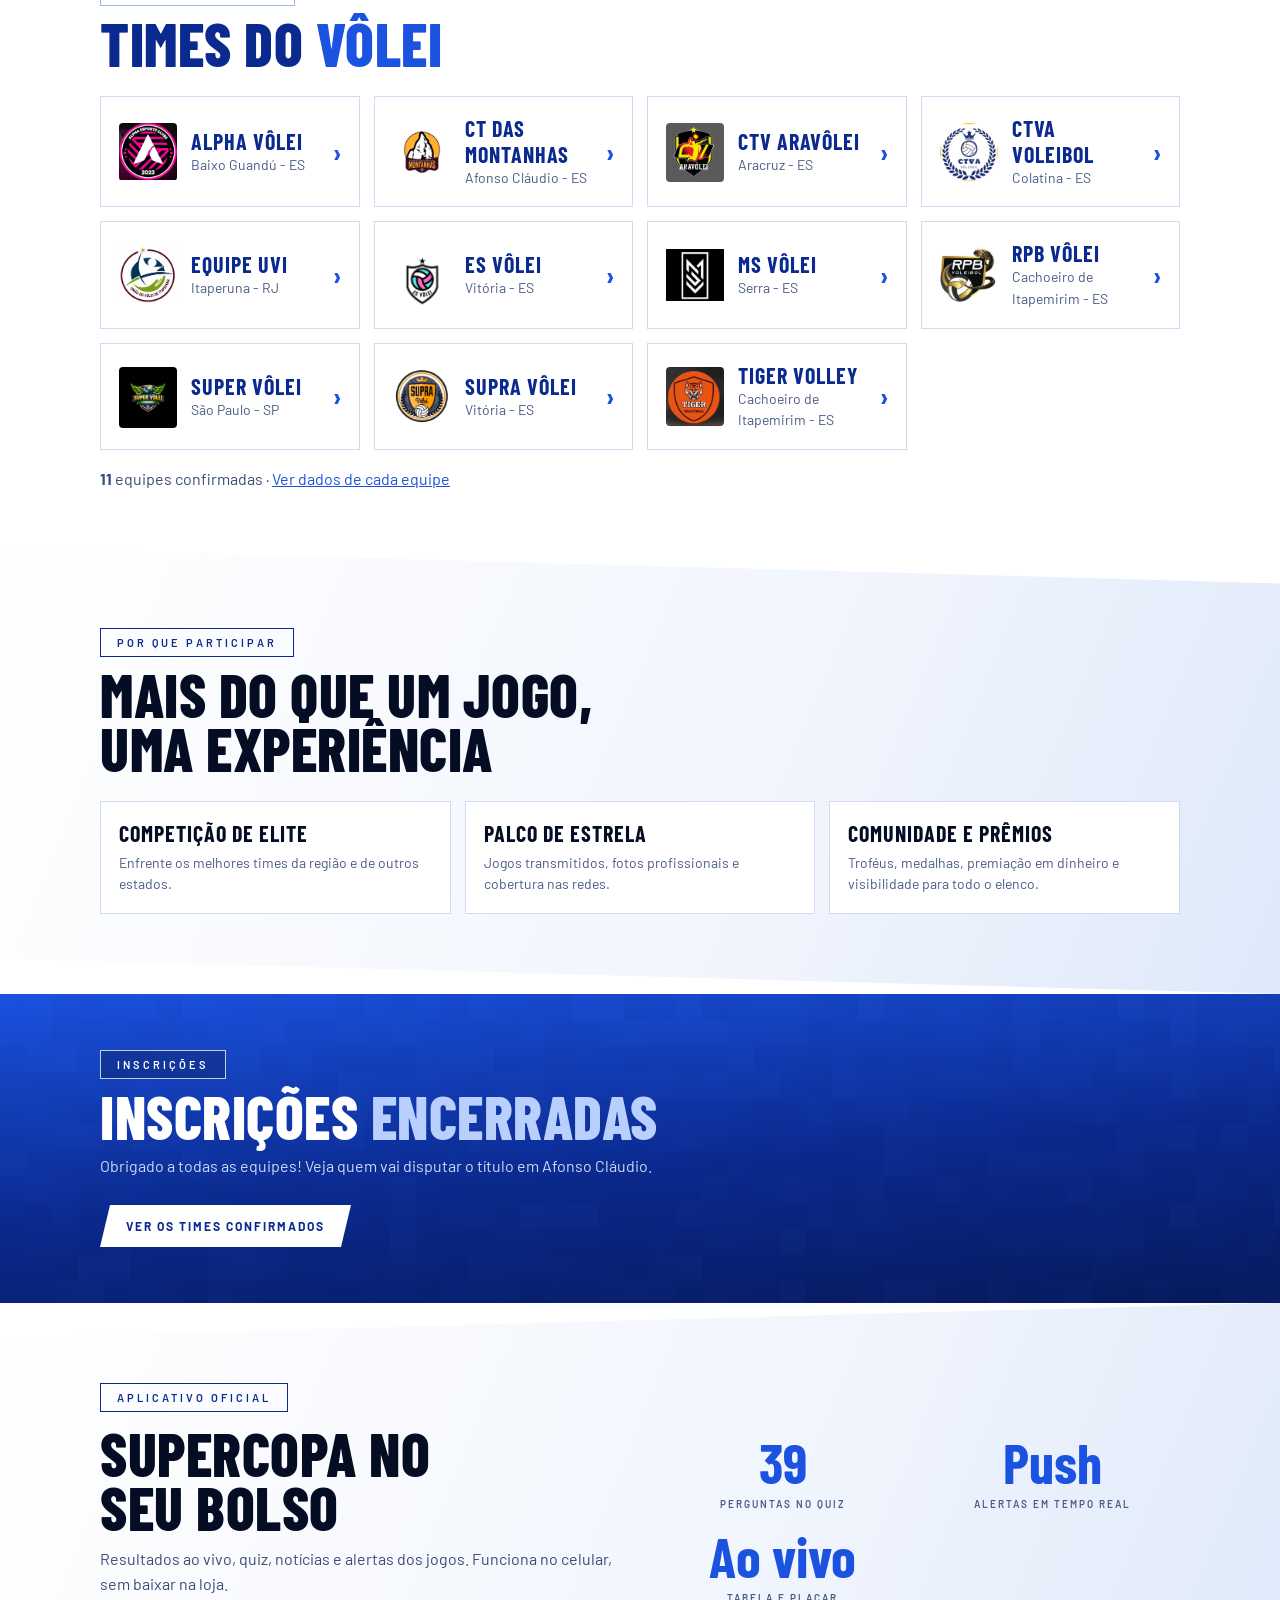
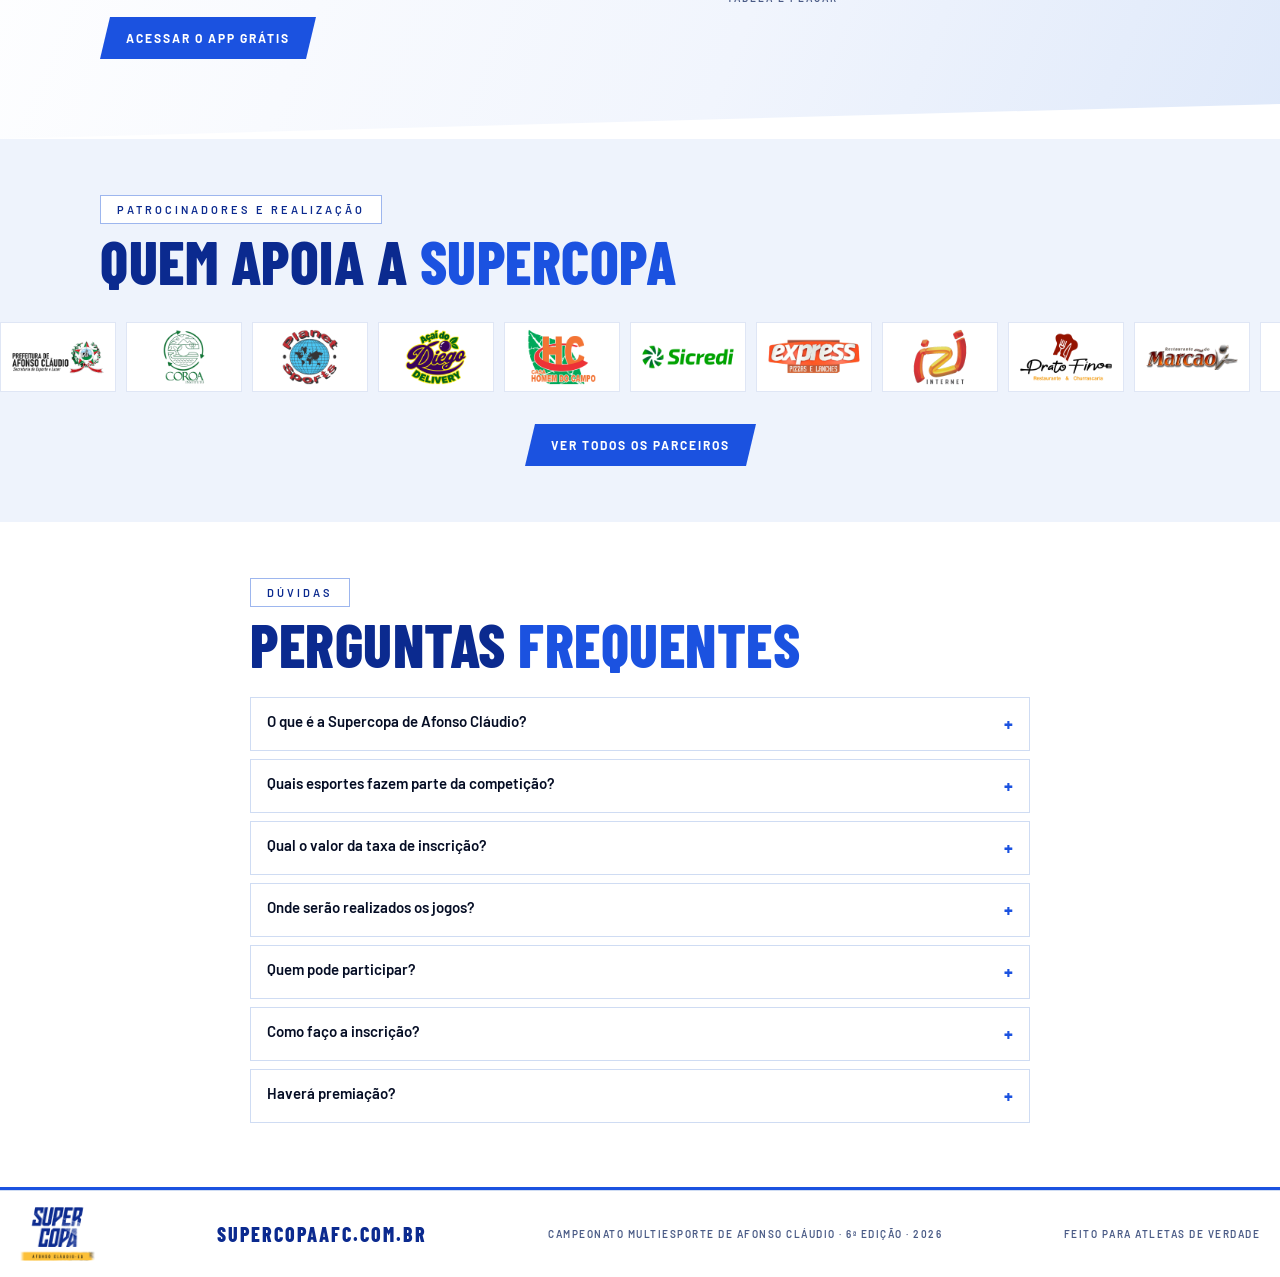
==== commit 32ca9e46: "IZI Internet passa a Patrocinador Prata (sem categoria Ouro) Co-Authored-By: Claude Sonnet 5.5 <nore" ====
--- a/index.html
+++ b/index.html
@@ -14,6 +14,6 @@
 <main id="page"></main>
 <div class="rule"><i></i></div><footer class="foot"><img src="novo/logo-azul.png" alt="Supercopa AFC"><b>supercopaafc.com.br</b><span>Campeonato multiesporte de Afonso Cláudio · 6ª edição · 2026</span><span>Feito para atletas de verdade</span></footer>
 
-<script src="novo/dados.js?v=2"></script><script src="novo/app.js?v=7"></script><script src="novo/fx.js?v=2"></script><script src="novo/scchat.js?v=1"></script>
+<script src="novo/dados.js?v=2"></script><script src="novo/app.js?v=8"></script><script src="novo/fx.js?v=2"></script><script src="novo/scchat.js?v=1"></script>
 <script>(function(){try{var U="https://hngwasixgyvnvfanpuax.supabase.co/functions/v1/api";if(sessionStorage.getItem('site_acesso_tracked'))return;var id=localStorage.getItem('_device_id');if(!id){id='dev_'+Date.now().toString(36)+'_'+Math.random().toString(36).slice(2,10);localStorage.setItem('_device_id',id)}fetch(U,{method:'POST',mode:'no-cors',headers:{'Content-Type':'application/json'},body:JSON.stringify({tipo:'site_acesso',deviceId:id})});sessionStorage.setItem('site_acesso_tracked','1')}catch(e){}})();</script>
 </body></html>
